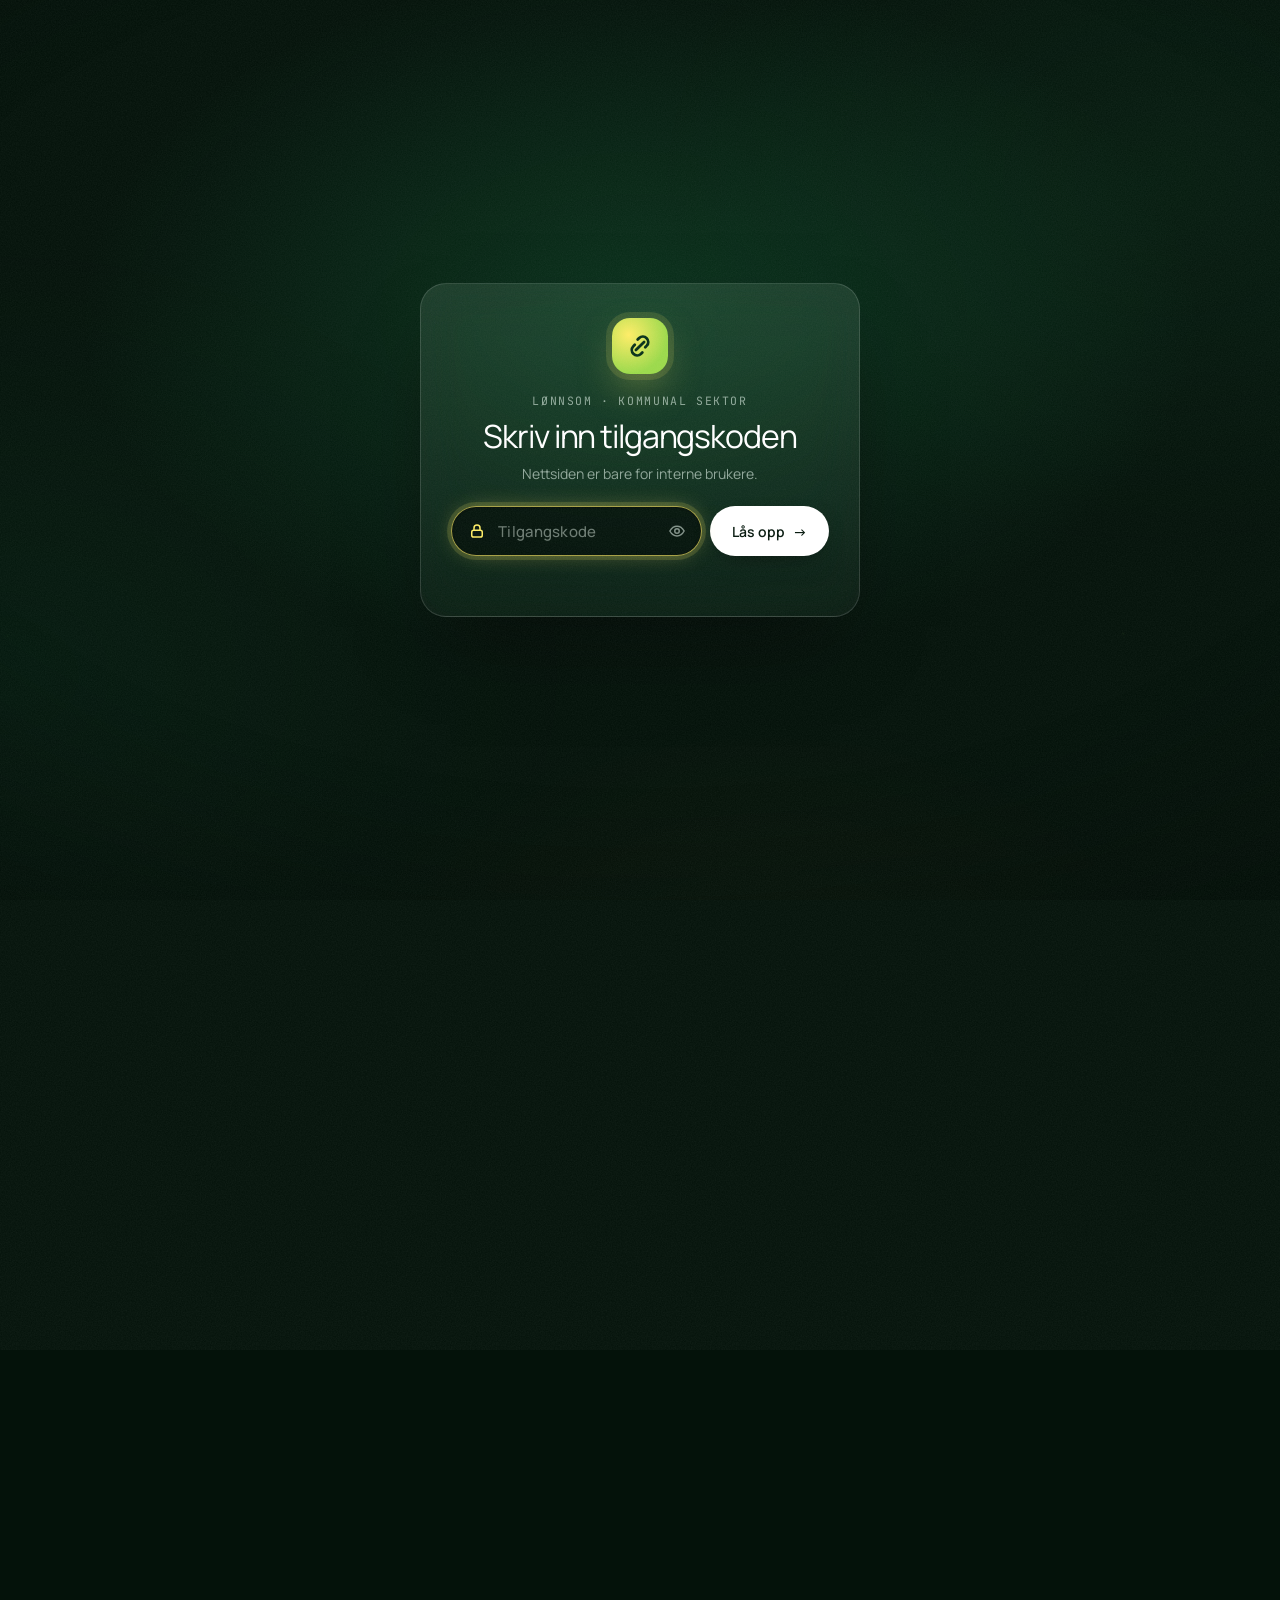
==== ferie.html @ acadf08d "Legg til tilgangskode for nettsiden - Inngangsbilde som skjuler siden til koden er skrevet inn - Kod" ====
<!doctype html>
<html lang="nb">
<head>
  <meta charset="utf-8" />
  <meta name="viewport" content="width=device-width, initial-scale=1" />
  <meta name="robots" content="noindex, nofollow" />
  <script>/* Tilgangskode: skjul siden til koden er skrevet inn (se common.js) */try{if(localStorage.getItem("lonnsom.tilgang")!=="6b29b11ce68a262dfa3caf9f489eb4ff62b6685bd73b86b9f7c54dc0cec670ff")document.documentElement.classList.add("locked")}catch(e){document.documentElement.classList.add("locked")}</script>
  <title>Lønnsom – Ferie og feriepenger</title>
  <meta name="description" content="Ferie og feriepenger i kommunal sektor forklart kort – med feriepengekalkulator og teller for virkedager." />
  <link rel="icon" href="data:image/svg+xml,%3Csvg xmlns=%27http://www.w3.org/2000/svg%27 viewBox=%270 0 32 32%27%3E%3Crect width=%2732%27 height=%2732%27 rx=%278%27 fill=%27%230b4a2b%27/%3E%3Cpath d=%27M12 20l8-8M13.5 9.5l1.6-1.6a5 5 0 0 1 7 7L20.5 16.5M18.5 22.5l-1.6 1.6a5 5 0 0 1-7-7l1.6-1.6%27 fill=%27none%27 stroke=%27%23feed65%27 stroke-width=%272.6%27 stroke-linecap=%27round%27/%3E%3C/svg%3E" />
  <link rel="preconnect" href="https://fonts.googleapis.com" />
  <link rel="preconnect" href="https://fonts.gstatic.com" crossorigin />
  <link href="https://fonts.googleapis.com/css2?family=Manrope:wght@300;400;500;600;700&family=JetBrains+Mono:wght@400;500&display=swap" rel="stylesheet" />
  <link rel="stylesheet" href="styles.css" />
</head>
<body>
  <div class="glow" aria-hidden="true"></div>

  <header class="topbar">
    <a class="brand" href="index.html" aria-label="Lønnsom – forsiden">
      <svg class="brand-mark" viewBox="0 0 24 24" aria-hidden="true"><path d="M8.5 15.5 15.5 8.5M10 6.5l1.3-1.3a4.6 4.6 0 0 1 6.5 6.5L16.5 13M14 17.5l-1.3 1.3a4.6 4.6 0 0 1-6.5-6.5L7.5 11"/></svg>
      Lønnsom
    </a>
    <nav class="nav-pill" aria-label="Seksjoner">
      <a href="#verktoy">Kalkulator</a>
      <a href="#satser">Satser</a>
      <a href="#aaret">Ferieåret</a>
      <a href="#eksempler">Eksempler</a>
      <a href="#regler">Regler</a>
    </nav>
    <div class="page-menu" data-current="ferie.html"></div>
  </header>

  <section class="stage" id="top">
    <div class="stage-bg" aria-hidden="true">
      <span class="blob b1"></span><span class="blob b2"></span><span class="blob b3"></span><span class="blob b4"></span><span class="blob b5"></span>
    </div>
    <canvas class="hero-particles" aria-hidden="true"></canvas>
    <div class="scrim" aria-hidden="true"></div>

    <div class="stage-inner">
      <aside class="facts">
        <p class="facts-head"><svg viewBox="0 0 24 24" aria-hidden="true"><path d="M12 21s-7-6.2-7-11.5a7 7 0 0 1 14 0C19 14.8 12 21 12 21Z"/><circle cx="12" cy="9.5" r="2.5"/></svg> Kommunal sektor · HTA</p>
        <div class="fact"><span>Ferie i kommunen</span><b>5 uker</b><i>+1 uke fra 60 år</i></div>
        <div class="fact"><span>Feriepenger</span><b>12 %</b><i>lov: 10,2 %</i></div>
        <div class="fact"><span>Feriepenger fra 60 år</span><b>14,3 %</b><i>+2,3 %</i></div>
      </aside>

      <div class="hero">
        <p class="eyebrow">Ferieloven · Hovedtariffavtalen (KS)</p>
        <h1>Ferie og feriepenger,<br />enkelt forklart</h1>
        <div class="hero-row">
          <p class="lead">En kort oversikt over ferie og feriepenger for ansatte i kommunen. Du kan regne ut feriepengene og telle hvor mange virkedager en ferie bruker.</p>
          <a class="cta-pill" href="#verktoy">Regn ut feriepenger <span>→</span></a>
        </div>
      </div>

      <ul class="features">
        <li><svg viewBox="0 0 24 24" aria-hidden="true"><rect x="4" y="3" width="16" height="18" rx="3"/><path d="M8 7h8M8 11h2M12 11h2M16 11h0M8 15h2M12 15h2M8 18h2M12 18h4"/></svg><span>Feriepengekalkulator for kommunal sektor</span></li>
        <li><svg viewBox="0 0 24 24" aria-hidden="true"><rect x="3.5" y="5" width="17" height="15" rx="3"/><path d="M3.5 10h17M8 3v4M16 3v4"/></svg><span>Teller virkedager og helligdager i ferien</span></li>
        <li><svg viewBox="0 0 24 24" aria-hidden="true"><circle cx="12" cy="12" r="8.5"/><path d="M12 7.5V12l3 2"/></svg><span>Ferieåret steg for steg</span></li>
        <li><svg viewBox="0 0 24 24" aria-hidden="true"><path d="M12 3 5 6v5.5c0 4.3 3 8 7 9.5 4-1.5 7-5.2 7-9.5V6l-7-3Z"/><path d="M12 9v6M9 12h6"/></svg><span>Sykdom før og under ferien</span></li>
      </ul>
    </div>
  </section>

  <main>
    <!-- VERKTØY -->
    <section id="verktoy" class="tools">
      <!-- Feriepenger -->
      <form class="card tool" id="fpForm" autocomplete="off" onsubmit="return false">
        <div class="card-head">
          <div>
            <p class="eyebrow">Kalkulator</p>
            <h2>Feriepenger</h2>
          </div>
          <div class="seg" role="group" aria-label="Sats">
            <button type="button" class="on" data-sats="hta">Kommune (HTA)</button>
            <button type="button" data-sats="lov">Ferieloven</button>
          </div>
        </div>

        <label class="field">
          <span>Feriepengegrunnlag <em>opptjent i fjor</em></span>
          <div class="suffix"><input type="text" id="fpGrunnlag" value="620 000" inputmode="numeric" /><i>kr</i></div>
          <small>Lønn utbetalt i opptjeningsåret, inkludert faste og variable tillegg og overtid. Feriepenger fra året før regnes ikke med.</small>
        </label>

        <div class="grid2">
          <label class="field">
            <span>Ferieår</span>
            <input type="number" id="fpAar" min="2020" max="2040" inputmode="numeric" />
          </label>
          <label class="field">
            <span>Fødselsår <em>60+</em></span>
            <input type="number" id="fpFodt" min="1940" max="2010" placeholder="valgfritt" inputmode="numeric" />
          </label>
        </div>

        <label class="field">
          <span>Grunnbeløp (G) <em>6G-tak for 60+</em></span>
          <div class="suffix"><input type="text" id="fpG" value="136 549" inputmode="numeric" /><i>kr</i></div>
        </label>

        <div class="out" id="fpOut" aria-live="polite"></div>
      </form>

      <!-- Feriedager -->
      <form class="card tool" id="fdForm" autocomplete="off" onsubmit="return false">
        <div class="card-head">
          <div>
            <p class="eyebrow">Teller</p>
            <h2>Feriedager</h2>
          </div>
        </div>

        <div class="grid2">
          <label class="field">
            <span>Første feriedag</span>
            <input type="date" id="fdFra" />
          </label>
          <label class="field">
            <span>Siste feriedag</span>
            <input type="date" id="fdTil" />
          </label>
        </div>
        <small class="hint">Ferieloven teller <b>virkedager</b>, det vil si alle dager unntatt søndager og helligdager. Lørdager teller altså med. En ferieuke er 6 virkedager.</small>

        <div class="out" id="fdOut" aria-live="polite"></div>
      </form>
    </section>

    <!-- SATSER -->
    <section class="section" id="satser">
      <div class="section-head">
        <div>
          <p class="eyebrow">Satser</p>
          <h2>Ferie og feriepenger i tall</h2>
        </div>
      </div>
      <div class="rate-grid">
        <div class="card rate">
          <span class="rate-label">Ferieloven (minimum)</span>
          <div class="rate-row"><div><b>25</b><span>virkedager<br />4 uker + 1 dag</span></div><div><b>10,2 %</b><span>feriepenger</span></div></div>
          <div class="rate-row sub60"><div><b>+6</b><span>virkedager<br />fra 60 år</span></div><div><b>12,5 %</b><span>feriepenger<br />fra 60 år</span></div></div>
        </div>
        <div class="card rate hl">
          <span class="rate-label">Kommunal sektor (HTA)</span>
          <div class="rate-row"><div><b>5 uker</b><span>lovfestet + avtalefestet ferie</span></div><div><b>12 %</b><span>feriepenger</span></div></div>
          <div class="rate-row sub60"><div><b>+1 uke</b><span>ekstra ferie<br />fra 60 år</span></div><div><b>14,3 %</b><span>feriepenger<br />fra 60 år</span></div></div>
        </div>
      </div>
    </section>

    <!-- FERIEÅRET -->
    <section class="section" id="aaret">
      <div class="section-head">
        <div>
          <p class="eyebrow">Ferieåret</p>
          <h2>Slik henger året sammen</h2>
        </div>
      </div>
      <ol class="timeline" id="ferieTimeline"></ol>
    </section>

    <!-- EKSEMPLER -->
    <section class="section" id="eksempler">
      <div class="section-head">
        <div>
          <p class="eyebrow">Eksempler</p>
          <h2>Slik blir det i praksis</h2>
        </div>
      </div>
      <div class="examples">
        <article class="card example">
          <header class="ex-head">
            <span class="ex-avatar">P</span>
            <div><h3>Per, enhetsleder</h3><p>61 år, høy lønn</p></div>
            <span class="ex-tag">60+ og 6G-tak</span>
          </header>
          <p class="ex-text">Per er født i 1966 og fyller 61 år i 2027. I 2026 tjente han 1 000 000 kr. Hva får han i feriepenger i juni 2027?</p>
          <ol class="ex-steps">
            <li><span>12 % av 1 000 000 kr</span><b>120 000 kr</b></li>
            <li><span>2,3 % tillegg, bare av 6 G (819 294 kr)</span><b>18 844 kr</b></li>
            <li><span>Feriepenger i juni 2027</span><b>138 844 kr</b></li>
            <li><span>Ekstra ferieuke fordi han er over 60</span><b>6 virkedager</b></li>
          </ol>
          <p class="ex-note">Uten 6G-taket ville tillegget vært 23 000 kr. Beløpet for G er per 1. mai 2026.</p>
          <button type="button" class="primary ex-btn" data-form="fpForm" data-scroll="#verktoy" data-fill='{"fpGrunnlag": "1 000 000", "fpAar": "2027", "fpFodt": "1966", "fpG": "136 549"}' data-click='[data-sats="hta"]'>Prøv i kalkulatoren</button>
        </article>
        <article class="card example">
          <header class="ex-head">
            <span class="ex-avatar">M</span>
            <div><h3>Mona, barnehagelærer</h3><p>Påskeferie 2027</p></div>
            <span class="ex-tag">Virkedager</span>
          </header>
          <p class="ex-text">Mona har fri fra mandag 22. mars til fredag 2. april 2027, til sammen 12 dager. Hvor mange feriedager bruker hun?</p>
          <ol class="ex-steps">
            <li><span>Kalenderdager</span><b>12</b></li>
            <li><span>Skjærtorsdag, langfredag, 1. og 2. påskedag teller ikke</span><b>− 4</b></li>
            <li><span>Virkedager brukt (lørdag 27. mars teller med)</span><b>8</b></li>
            <li><span>Arbeidsdager (mandag–fredag)</span><b>7</b></li>
          </ol>
          <p class="ex-note">Fordi helligdagene ikke regnes som feriedager, gir påsken mange fridager for få feriedager.</p>
          <button type="button" class="primary ex-btn" data-form="fdForm" data-scroll="#verktoy" data-fill='{"fdFra": "2027-03-22", "fdTil": "2027-04-02"}'>Prøv i kalkulatoren</button>
        </article>
      </div>
    </section>

    <!-- REGLER -->
    <section class="section" id="regler">
      <div class="section-head">
        <div>
          <p class="eyebrow">Regelverk</p>
          <h2>Reglene i korte trekk</h2>
        </div>
      </div>
      <div class="rules">
        <article class="rule">
          <h3>Ferierett</h3>
          <p>Ferieloven gir <b>25 virkedager</b> ferie i året, altså 4 uker og 1 dag. Hovedtariffavtalen gir i tillegg avtalefestet ferie, så ansatte i kommunen har <b>5 uker</b> ferie i året.</p>
          <span class="ref">ferieloven § 5 · HTA</span>
        </article>
        <article class="rule">
          <h3>Feriepenger</h3>
          <p>Feriepengene regnes av lønnen som ble utbetalt i <b>opptjeningsåret</b>, altså året før ferieåret. I kommunen er satsen <b>12 %</b>, mens ferieloven krever minst 10,2 %. Feriepengene erstatter lønnen i ferien.</p>
          <span class="ref">ferieloven § 10 · HTA</span>
        </article>
        <article class="rule">
          <h3>Fra 60 år</h3>
          <p>Ansatte som fyller 60 år i løpet av ferieåret, får <b>en ekstra ferieuke</b> (6 virkedager) og et tillegg på <b>2,3 %</b> i feriepenger. Tillegget regnes ikke av den delen av grunnlaget som er over <b>6 G</b>.</p>
          <span class="ref">ferieloven §§ 5, 10</span>
        </article>
        <article class="rule">
          <h3>Hovedferie</h3>
          <p>Den ansatte kan kreve <b>18 virkedager</b> sammenhengende ferie i perioden <b>1. juni til 30. september</b>.</p>
          <span class="ref">ferieloven § 7</span>
        </article>
        <article class="rule">
          <h3>Fastsetting og varsel</h3>
          <p>Arbeidsgiveren fastsetter ferien etter å ha drøftet den med den ansatte. Den ansatte har krav på beskjed om ferien senest <b>2 måneder</b> før den starter.</p>
          <span class="ref">ferieloven § 6</span>
        </article>
        <article class="rule">
          <h3>Syk før ferien</h3>
          <p>Blir den ansatte helt arbeidsufør før ferien starter, kan hen kreve at ferien flyttes. Kravet må komme senest <b>siste arbeidsdag før ferien</b> og dokumenteres med legeerklæring.</p>
          <span class="ref">ferieloven § 9</span>
        </article>
        <article class="rule">
          <h3>Syk i ferien</h3>
          <p>Blir den ansatte helt arbeidsufør i ferien, kan hen kreve å få like mange feriedager senere. Kravet må komme <b>uten unødig opphold</b> etter at hen er tilbake på jobb, og dokumenteres med legeerklæring.</p>
          <span class="ref">ferieloven § 9</span>
        </article>
        <article class="rule">
          <h3>Sykepenger og feriepenger</h3>
          <p>Lønn i arbeidsgiverperioden gir feriepenger som vanlig. Etter arbeidsgiverperioden dekker NAV feriepenger av sykepenger for inntil <b>48 sykepengedager</b> per opptjeningsår. I kommunen betaler arbeidsgiveren ut og får refusjon fra NAV.</p>
          <span class="ref">ftrl. § 8-33</span>
        </article>
        <article class="rule">
          <h3>Overføring og forskuddsferie</h3>
          <p>Den ansatte og arbeidsgiveren kan avtale skriftlig å overføre inntil <b>12 virkedager</b> til neste ferieår, eller å ta inntil 12 virkedager ferie på forskudd. Ferie som ikke ble tatt på grunn av sykdom, kan overføres.</p>
          <span class="ref">ferieloven § 7</span>
        </article>
        <article class="rule">
          <h3>Nyansatt</h3>
          <p>En nyansatt har rett til ferie, men ikke alltid til feriepenger for hele ferien. Begynner den ansatte etter <b>30. september</b>, kan hen bare kreve 6 virkedager ferie det året.</p>
          <span class="ref">ferieloven § 5</span>
        </article>
        <article class="rule">
          <h3>Utbetaling i juni</h3>
          <p>I kommunen utbetales feriepengene vanligvis i <b>juni</b>. Samtidig trekkes det lønn for feriedagene. Med tabelltrekk er skatten fordelt på 10,5 måneder, så det er normalt <b>ikke skattetrekk i juni</b> og halv skatt i desember.</p>
          <span class="ref">lokal praksis · skattetrekk</span>
        </article>
        <article class="rule">
          <h3>Når den ansatte slutter</h3>
          <p>Når en ansatt slutter, skal opptjente feriepenger som ikke er utbetalt, betales ut senest ved <b>siste vanlige lønnsutbetaling</b>.</p>
          <span class="ref">ferieloven § 11</span>
        </article>
      </div>
      <p class="disclaimer">Siden er en kort oversikt og ikke juridisk rådgivning. Lokale avtaler, særavtaler og arbeidsgiverens rutiner kan gi andre løsninger. Sjekk alltid gjeldende ferielov og Hovedtariffavtale.</p>
    </section>
  </main>

  <footer class="foot">
    <span>Lønnsom</span>
    <span>Beregningene skjer lokalt i nettleseren</span>
  </footer>

  <script src="common.js"></script>
  <script src="particles.js"></script>
  <script src="ferie.js"></script>
</body>
</html>
---- styles.css ----
/* ============ Tokens ============ */
:root {
  /* Palett */
  --green: #1fa85e;
  --deep: #0b4a2b;
  --yellow: #feed65;
  --lime: #9bd94a;
  --danger: #ff6b5a;         /* kun for stopp-varsler */           /* overgang green → yellow */
  --night: #04120a;          /* side-bakgrunn */
  --cream: #f2fbf5;

  /* Aliaser brukt av app.js */
  --signal: var(--green);
  --ice-300: var(--yellow);
  --graphite-600: rgba(240, 251, 244, 0.35);

  --text: var(--cream);
  --muted: rgba(226, 244, 233, 0.6);
  --faint: rgba(226, 244, 233, 0.38);
  --glass: rgba(232, 248, 238, 0.07);
  --glass-2: rgba(232, 248, 238, 0.12);
  --line: rgba(224, 244, 232, 0.1);
  --line-2: rgba(224, 244, 232, 0.18);
  --radius: 22px;
  --sans: "Manrope", system-ui, -apple-system, "Segoe UI", sans-serif;
  --mono: "JetBrains Mono", ui-monospace, "SF Mono", Menlo, monospace;
  color-scheme: dark;
}

* { box-sizing: border-box; }
html { scroll-behavior: smooth; scroll-padding-top: 90px; }
body {
  margin: 0;
  min-height: 100vh;
  font-family: var(--sans);
  font-size: 15px;
  line-height: 1.55;
  color: var(--text);
  background: var(--night);
  -webkit-font-smoothing: antialiased;
  overflow-x: hidden;
}
::selection { background: var(--yellow); color: var(--deep); }

/* ============ Noise + vignette ============ */
body::before {
  content: "";
  position: fixed;
  inset: -50%;
  z-index: 100;
  pointer-events: none;
  opacity: 0.09;
  background-image: url("data:image/svg+xml,%3Csvg xmlns='http://www.w3.org/2000/svg' width='240' height='240'%3E%3Cfilter id='n'%3E%3CfeTurbulence type='fractalNoise' baseFrequency='.8' numOctaves='3' stitchTiles='stitch'/%3E%3CfeColorMatrix values='0 0 0 0 1 0 0 0 0 1 0 0 0 0 1 0 0 0 .6 0'/%3E%3C/filter%3E%3Crect width='100%25' height='100%25' filter='url(%23n)'/%3E%3C/svg%3E");
  animation: grain 1.2s steps(6) infinite;
}
body::after {
  content: "";
  position: fixed;
  inset: 0;
  z-index: 99;
  pointer-events: none;
  background: radial-gradient(ellipse 120% 95% at 50% 40%, transparent 50%, rgba(1, 8, 4, 0.5) 82%, rgba(1, 6, 3, 0.8) 100%);
}
@keyframes grain {
  0% { transform: translate(0, 0); }
  20% { transform: translate(-3%, 2%); }
  40% { transform: translate(2%, -3%); }
  60% { transform: translate(-2%, -1%); }
  80% { transform: translate(3%, 3%); }
  100% { transform: translate(0, 0); }
}
.glow {
  position: fixed;
  inset: 0;
  pointer-events: none;
  z-index: 0;
  background:
    radial-gradient(700px 520px at 90% 20%, rgba(31, 168, 94, 0.16), transparent 70%),
    radial-gradient(800px 600px at 0% 75%, rgba(11, 74, 43, 0.35), transparent 70%),
    radial-gradient(600px 400px at 60% 110%, rgba(254, 237, 101, 0.06), transparent 70%);
}

main, .foot { position: relative; z-index: 1; }
main { max-width: 1280px; margin: 0 auto; padding: 0 28px; }

/* ============ Topbar ============ */
.topbar {
  position: fixed;
  top: 0; left: 0; right: 0;
  z-index: 60;
  display: grid;
  grid-template-columns: 1fr auto 1fr;
  align-items: center;
  gap: 16px;
  padding: 22px max(40px, calc((100vw - 1280px) / 2 + 40px));
  transition: padding .3s, background .3s;
}
.topbar.scrolled {
  padding-top: 12px; padding-bottom: 12px;
  background: rgba(4, 18, 10, 0.72);
  backdrop-filter: blur(18px) saturate(1.3);
  -webkit-backdrop-filter: blur(18px) saturate(1.3);
  border-bottom: 1px solid var(--line);
}
.brand {
  display: inline-flex; align-items: center; gap: 10px;
  font-size: 21px; font-weight: 500; letter-spacing: -0.02em;
  color: #fff; text-decoration: none;
}
.brand-mark { width: 26px; height: 26px; fill: none; stroke: #fff; stroke-width: 2.4; stroke-linecap: round; }
.nav-pill {
  display: flex; gap: 2px; padding: 5px;
  border-radius: 16px;
  background: rgba(2, 28, 14, 0.38);
  border: 1px solid rgba(255, 255, 255, 0.14);
  backdrop-filter: blur(18px) saturate(1.3);
  -webkit-backdrop-filter: blur(18px) saturate(1.3);
  box-shadow: 0 10px 30px -12px rgba(0, 0, 0, 0.4);
}
.nav-pill a {
  position: relative;
  color: #fff;
  text-decoration: none;
  font-size: 14.5px; font-weight: 500;
  padding: 9px 16px;
  border-radius: 11px;
  transition: background .2s;
}
.nav-pill a { white-space: nowrap; }
.nav-pill a:hover { background: rgba(255, 255, 255, 0.1); }
.nav-pill a.on { background: rgba(255, 255, 255, 0.14); padding-left: 26px; }
.nav-pill a.on::before { content: ""; position: absolute; left: 13px; top: 50%; width: 5px; height: 5px; margin-top: -2.5px; border-radius: 50%; background: #fff; }
.topbar .page-menu { justify-self: end; }

/* Sidemeny (nedtrekk) */
.page-menu { position: relative; }
.menu-btn {
  display: inline-flex; align-items: center; gap: 10px;
  padding: 10px 14px 10px 18px;
  border: 0; border-radius: 999px;
  background: #fff; color: #04170c;
  font: 600 14px var(--sans);
  box-shadow: 0 14px 36px -14px rgba(0, 0, 0, 0.55);
  transition: transform .2s, box-shadow .2s;
}
.menu-btn:hover { transform: translateY(-1px); }
.menu-btn .menu-label { font: 500 10.5px var(--mono); letter-spacing: .1em; text-transform: uppercase; color: rgba(4, 23, 12, 0.5); }
.menu-btn svg { width: 16px; height: 16px; fill: none; stroke: currentColor; stroke-width: 2.2; stroke-linecap: round; stroke-linejoin: round; transition: transform .2s; }
.page-menu.open .menu-btn svg { transform: rotate(180deg); }
.menu-panel {
  position: absolute; right: 0; top: calc(100% + 10px);
  width: 320px; padding: 8px;
  border-radius: 20px;
  background: rgba(6, 30, 17, 0.95);
  border: 1px solid rgba(255, 255, 255, 0.14);
  backdrop-filter: blur(22px) saturate(1.3);
  -webkit-backdrop-filter: blur(22px) saturate(1.3);
  box-shadow: 0 30px 60px -20px rgba(0, 0, 0, 0.7);
  animation: menuIn .18s ease-out;
}
.menu-panel[hidden] { display: none; }
@keyframes menuIn { from { opacity: 0; transform: translateY(-6px); } to { opacity: 1; transform: none; } }
.menu-head { margin: 8px 12px 8px; font: 500 10.5px var(--mono); letter-spacing: .12em; text-transform: uppercase; color: var(--faint); }
.menu-panel a {
  display: grid; grid-template-columns: auto 1fr auto; align-items: center; gap: 14px;
  padding: 12px; border-radius: 14px;
  color: #fff; text-decoration: none;
  transition: background .15s;
}
.menu-panel a:hover, .menu-panel a:focus-visible { background: rgba(255, 255, 255, 0.08); outline: none; }
.menu-panel a[aria-current="page"] { background: rgba(254, 237, 101, 0.1); box-shadow: inset 0 0 0 1px rgba(254, 237, 101, 0.3); }
.menu-n { font: 500 11px var(--mono); color: var(--faint); }
.menu-panel a[aria-current="page"] .menu-n { color: var(--yellow); }
.menu-text { display: grid; gap: 1px; }
.menu-text b { font-size: 15px; font-weight: 600; }
.menu-text small { font-size: 12px; color: var(--muted); }
.menu-panel a svg { width: 16px; height: 16px; fill: none; stroke: var(--muted); stroke-width: 2; stroke-linecap: round; stroke-linejoin: round; transition: transform .15s, stroke .15s; }
.menu-panel a:hover svg { transform: translateX(3px); stroke: #fff; }

.cta-pill {
  display: inline-flex; align-items: center; gap: 10px;
  padding: 15px 24px;
  border-radius: 999px;
  background: #fff;
  color: #04170c;
  font-weight: 600; font-size: 15px;
  text-decoration: none;
  white-space: nowrap;
  box-shadow: 0 14px 36px -14px rgba(0, 0, 0, 0.55);
  transition: transform .2s, box-shadow .2s;
}
.cta-pill span { transition: transform .2s; }
.cta-pill:hover { transform: translateY(-2px); box-shadow: 0 18px 40px -14px rgba(0, 0, 0, 0.6); }
.cta-pill:hover span { transform: translateX(3px); }
.cta-pill.sm { padding: 10px 18px; font-size: 14px; }

/* ============ Stage (hero) ============ */
.stage {
  position: relative;
  z-index: 1;
  min-height: clamp(620px, 86svh, 880px);
  margin: 10px;
  border-radius: 28px;
  overflow: hidden;
  isolation: isolate;
  background: var(--deep);
  display: flex;
}
.stage-bg { position: absolute; inset: -10%; z-index: -2; filter: blur(46px) saturate(1.15); background: linear-gradient(115deg, #0f6a3a 0%, var(--green) 35%, #14834a 70%, var(--deep) 100%); }
.blob { position: absolute; border-radius: 50%; animation: drift 18s ease-in-out infinite alternate; }
.b1 { width: 40%; height: 50%; left: 36%; top: 8%; opacity: .9; background: radial-gradient(circle, var(--yellow) 0%, #e6e85a 30%, rgba(155, 217, 74, 0.6) 58%, transparent 72%); }
.b2 { width: 28%; height: 34%; left: 44%; top: 16%; opacity: .75; background: radial-gradient(circle, rgba(255, 246, 180, 0.95), rgba(254, 237, 101, 0) 65%); animation-duration: 22s; }
.b3 { width: 22%; height: 78%; left: 58%; top: 8%; border-radius: 45% 45% 30% 30%; background: radial-gradient(ellipse at 50% 40%, #021a0d 0%, rgba(6, 50, 26, 0.85) 45%, transparent 72%); animation-duration: 26s; }
.b4 { width: 50%; height: 60%; right: -10%; bottom: -10%; background: radial-gradient(circle, var(--deep) 0%, transparent 70%); animation-duration: 20s; }
.b5 { width: 40%; height: 40%; left: -12%; top: -8%; background: radial-gradient(circle, rgba(11, 74, 43, 0.9), transparent 70%); animation-duration: 24s; }
@keyframes drift {
  0% { transform: translate(0, 0) scale(1); }
  50% { transform: translate(3%, -2%) scale(1.05); }
  100% { transform: translate(-2%, 3%) scale(0.97); }
}
/* Mørk toning bak hero-teksten (kontrast) */
.scrim {
  position: absolute; inset: 0; z-index: -1; pointer-events: none;
  background:
    radial-gradient(ellipse 75% 65% at 22% 88%, rgba(2, 28, 14, 0.62), rgba(2, 28, 14, 0.25) 55%, transparent 80%),
    linear-gradient(180deg, rgba(0, 0, 0, 0) 40%, rgba(3, 30, 15, 0.55) 100%);
}
/* Partikler: i heroen og bak innholdet på resten av siden */
.hero-particles { position: absolute; inset: 0; z-index: -1; width: 100%; height: 100%; pointer-events: none; }
.page-particles { position: fixed; inset: 0; z-index: 0; width: 100vw; height: 100vh; pointer-events: none; }
.stage-inner {
  position: relative;
  width: 100%;
  max-width: 1280px;
  margin: 0 auto;
  padding: 120px 40px 32px;
  display: grid;
  grid-template-columns: minmax(0, 1fr) 290px;
  grid-template-rows: 1fr auto;
  column-gap: 48px;
}
.hero { grid-column: 1; grid-row: 1; align-self: center; max-width: 900px; }
.eyebrow {
  display: inline-flex; flex-wrap: wrap; align-items: center; gap: 8px;
  margin: 0 0 14px;
  font-family: var(--mono);
  font-size: 11.5px;
  letter-spacing: 0.14em;
  text-transform: uppercase;
  color: var(--muted);
}
.stage .eyebrow {
  color: #fff;
  padding: 7px 14px;
  border-radius: 999px;
  background: rgba(2, 28, 14, 0.42);
  border: 1px solid rgba(255, 255, 255, 0.14);
  backdrop-filter: blur(10px);
  -webkit-backdrop-filter: blur(10px);
}
h1 {
  margin: 0;
  font-size: clamp(46px, 7.2vw, 104px);
  line-height: 0.98;
  letter-spacing: -0.045em;
  font-weight: 400;
  color: #fff;
  text-shadow: 0 1px 2px rgba(2, 24, 12, 0.35), 0 4px 40px rgba(2, 24, 12, 0.45);
}
.hero-row { display: flex; align-items: center; gap: 28px; margin-top: 28px; flex-wrap: wrap; }
.lead { margin: 0; font-size: 17px; line-height: 1.5; color: #fff; max-width: 520px; font-weight: 500; text-shadow: 0 1px 14px rgba(2, 24, 12, 0.55); }

.facts {
  grid-column: 2;
  grid-row: 1;
  justify-self: end;
  align-self: center;
  width: 290px;
  padding: 14px;
  border-radius: 24px;
  background: rgba(8, 70, 38, 0.28);
  border: 1px solid rgba(255, 255, 255, 0.14);
  backdrop-filter: blur(20px) saturate(1.2);
  -webkit-backdrop-filter: blur(20px) saturate(1.2);
  display: grid; gap: 10px;
}
.facts-head { display: flex; align-items: center; gap: 8px; margin: 4px 6px 2px; font-size: 13px; color: rgba(255, 255, 255, 0.85); }
.facts-head svg { width: 16px; height: 16px; fill: none; stroke: currentColor; stroke-width: 1.8; }
.fact {
  display: grid; grid-template-columns: 1fr auto; align-items: end; gap: 2px 8px;
  padding: 16px 18px;
  border-radius: 16px;
  background: rgba(255, 255, 255, 0.13);
  border: 1px solid rgba(255, 255, 255, 0.12);
}
.fact span { grid-column: 1 / -1; font-size: 15px; color: rgba(255, 255, 255, 0.92); margin-bottom: 10px; }
.fact b { font-size: 22px; font-weight: 500; letter-spacing: -0.02em; color: #fff; }
.fact i { font-style: normal; font-size: 12px; color: rgba(255, 255, 255, 0.7); padding: 3px 10px; border-radius: 99px; background: rgba(0, 0, 0, 0.18); }

.features {
  grid-column: 1 / -1;
  grid-row: 2;
  list-style: none;
  margin: 34px 0 0; padding: 26px 0 0;
  border-top: 1px solid rgba(255, 255, 255, 0.2);
  display: grid; grid-template-columns: repeat(4, 1fr); gap: 20px;
}
.features li { display: grid; align-content: start; gap: 10px; font-size: 14.5px; color: rgba(255, 255, 255, 0.92); line-height: 1.4; max-width: 230px; }
.features svg { width: 22px; height: 22px; fill: none; stroke: #fff; stroke-width: 1.7; stroke-linecap: round; stroke-linejoin: round; }

/* ============ Cards ============ */
.card {
  background: linear-gradient(180deg, rgba(232, 248, 238, 0.08), rgba(232, 248, 238, 0.035));
  border: 1px solid var(--line);
  border-radius: var(--radius);
  box-shadow: 0 1px 0 rgba(255, 255, 255, 0.05) inset, 0 30px 60px -36px rgba(0, 0, 0, 0.7);
  backdrop-filter: blur(16px);
  -webkit-backdrop-filter: blur(16px);
}
.card-head { display: flex; justify-content: space-between; align-items: center; margin-bottom: 18px; gap: 12px; }
h2 { margin: 0; font-size: 24px; letter-spacing: -0.03em; font-weight: 500; color: #fff; }
h3 { margin: 0 0 6px; font-size: 15.5px; font-weight: 600; color: #fff; letter-spacing: -0.01em; }

/* ============ Calculator layout ============ */
.calc {
  display: grid;
  grid-template-columns: minmax(320px, 420px) minmax(0, 1fr);
  gap: 20px;
  align-items: start;
  padding: 90px 0 32px;
}
.form { padding: 26px; position: sticky; top: 86px; }

.field { display: flex; flex-direction: column; gap: 7px; margin-bottom: 16px; min-width: 0; }
.field > span {
  display: flex; justify-content: space-between; align-items: baseline; gap: 8px;
  font-size: 13px; font-weight: 500; color: rgba(240, 251, 244, 0.82);
}
.field em { font-style: normal; font-size: 11px; color: var(--faint); font-family: var(--mono); }
.field small, fieldset small { font-size: 12px; color: var(--muted); line-height: 1.45; }
.field output { font-family: var(--mono); color: var(--yellow); font-weight: 500; }
.grid2 { display: grid; grid-template-columns: minmax(0, 1fr) minmax(0, 1fr); gap: 12px; align-items: end; }
.field > span { white-space: nowrap; min-height: 20px; }
.field > span > :first-child, .field > span { overflow: hidden; text-overflow: ellipsis; }

input[type="date"], input[type="number"], input[type="text"] {
  width: 100%;
  min-width: 0;
  height: 44px;
  padding: 0 14px;
  font: 500 14px var(--sans);
  font-variant-numeric: tabular-nums;
  color: #fff;
  background: rgba(1, 8, 4, 0.35);
  border: 1px solid var(--line-2);
  border-radius: 12px;
  outline: none;
  transition: border-color .15s, box-shadow .15s, background .15s;
}
input:hover { border-color: rgba(224, 244, 232, 0.3); }
input:focus { border-color: rgba(254, 237, 101, 0.6); box-shadow: 0 0 0 3px rgba(254, 237, 101, 0.14); background: rgba(1, 8, 4, 0.55); }
input[type="date"]::-webkit-calendar-picker-indicator { filter: invert(0.9) sepia(.3); opacity: .6; cursor: pointer; }
.suffix { position: relative; }
.suffix input { padding-right: 38px; }
.suffix i { position: absolute; right: 14px; top: 50%; transform: translateY(-50%); font-style: normal; color: var(--muted); font-size: 12px; }

input[type="range"] {
  -webkit-appearance: none; appearance: none;
  width: 100%; height: 6px; margin: 10px 0 4px;
  border-radius: 99px;
  background: linear-gradient(90deg, var(--green), var(--lime) calc(var(--p, 100%) * .7), var(--yellow) var(--p, 100%), rgba(224, 244, 232, 0.14) var(--p, 100%));
  outline: none;
}
input[type="range"]::-webkit-slider-thumb {
  -webkit-appearance: none; width: 20px; height: 20px; border-radius: 50%;
  background: #fff; border: 0; cursor: pointer;
  box-shadow: 0 0 0 5px rgba(254, 237, 101, 0.25), 0 2px 10px rgba(0,0,0,.5);
}
input[type="range"]::-moz-range-thumb {
  width: 18px; height: 18px; border-radius: 50%; border: 0;
  background: #fff; cursor: pointer;
}

.adv { border-top: 1px solid var(--line); margin-top: 6px; padding-top: 14px; }
.adv summary {
  cursor: pointer; list-style: none;
  display: flex; justify-content: space-between; align-items: center; gap: 10px;
  font-weight: 600; font-size: 14px; color: #fff;
}
.adv summary::-webkit-details-marker { display: none; }
.adv summary span { font: 400 11px var(--mono); color: var(--faint); }
.adv summary::after { content: "+"; display: grid; place-items: center; flex: none; width: 24px; height: 24px; border-radius: 50%; background: var(--glass-2); font: 500 15px var(--sans); color: #fff; }
.adv[open] summary::after { content: "–"; }
.adv[open] summary { margin-bottom: 16px; }
fieldset { border: 0; border-bottom: 1px solid var(--line); padding: 0 0 6px; margin: 0 0 18px; min-width: 0; }
fieldset small { display: block; margin: -6px 0 12px; }
legend { padding: 0; margin-bottom: 12px; font: 500 11px var(--mono); letter-spacing: .1em; text-transform: uppercase; color: var(--faint); }

button { font-family: inherit; cursor: pointer; }
.ghost {
  background: var(--glass); color: rgba(240, 251, 244, 0.85);
  border: 1px solid var(--line-2); border-radius: 999px;
  padding: 8px 14px; font-size: 13px; font-weight: 500;
  transition: all .15s;
}
.ghost:hover { color: #fff; background: var(--glass-2); }
.primary {
  display: inline-flex; align-items: center; gap: 8px;
  background: #fff; color: #04170c; border: 0; border-radius: 999px;
  padding: 9px 18px; font-size: 13px; font-weight: 600;
  box-shadow: 0 10px 26px -12px rgba(0, 0, 0, 0.6);
  transition: transform .15s;
}
.primary::after { content: "→"; }
.primary:hover { transform: translateY(-1px); }

/* ============ Results ============ */
.results { display: grid; gap: 16px; min-width: 0; }
.alerts { display: grid; gap: 8px; }
.alert {
  display: flex; gap: 10px; align-items: flex-start;
  padding: 13px 16px; border-radius: 14px;
  font-size: 13.5px; line-height: 1.45;
  border: 1px solid var(--line-2);
  background: var(--glass);
  backdrop-filter: blur(10px);
}
.alert::before { content: ""; flex: none; width: 8px; height: 8px; margin-top: 6px; border-radius: 50%; background: var(--faint); }
.alert.warn { border-color: rgba(254, 237, 101, 0.3); background: rgba(254, 237, 101, 0.07); }
.alert.warn::before { background: var(--yellow); }
.alert.stop { border-color: rgba(255, 107, 90, 0.45); background: rgba(255, 107, 90, 0.1); }
.alert.stop::before { background: var(--danger); }

.split { display: grid; grid-template-columns: 1fr 1fr; gap: 16px; }
.pane { padding: 22px 24px; position: relative; overflow: hidden; }
.pane .tag {
  display: inline-flex; align-items: center; gap: 8px;
  font: 500 11px var(--mono); letter-spacing: .12em; text-transform: uppercase; color: var(--muted);
}
.pane .tag i { width: 8px; height: 8px; border-radius: 50%; background: var(--yellow); box-shadow: 0 0 10px rgba(254, 237, 101, 0.7); }
.pane.agp .tag { color: rgba(255, 255, 255, 0.85); }
.pane.agp .tag i { background: #fff; box-shadow: 0 0 10px rgba(255,255,255,.7); }
.pane.agp {
  border-color: rgba(255, 255, 255, 0.16);
  background:
    radial-gradient(120% 140% at 0% 0%, rgba(254, 237, 101, 0.35), transparent 50%),
    linear-gradient(135deg, var(--green), var(--deep));
}
.pane.agp .sub, .pane.agp .kv dt { color: rgba(255, 255, 255, 0.75); }
.big { font-size: clamp(23px, 2.6vw, 30px); font-weight: 500; letter-spacing: -0.035em; color: #fff; margin: 12px 0 2px; line-height: 1.15; }
.big .arrow { color: rgba(255, 255, 255, 0.55); font-weight: 300; margin: 0 6px; }
.sub { color: var(--muted); font-size: 13px; }
.kv { display: grid; grid-template-columns: 1fr auto; gap: 7px 12px; margin-top: 16px; font-size: 13px; }
.kv dt { color: var(--muted); }
.kv dd { margin: 0; text-align: right; font-weight: 600; font-variant-numeric: tabular-nums; color: #fff; }

.maks-card { padding: 26px; display: grid; grid-template-columns: auto 1fr; gap: 30px; align-items: center; }
.ring { position: relative; width: 172px; height: 172px; }
.ring svg { width: 100%; height: 100%; transform: rotate(-90deg); }
.ring circle { fill: none; stroke-width: 12; }
.ring .bg { stroke: rgba(224, 244, 232, 0.08); }
.ring .prior { stroke: rgba(240, 251, 244, 0.35); }
.ring .used { stroke: var(--yellow); transition: stroke-dasharray .6s cubic-bezier(.2,.8,.2,1); }
.ring .agp { stroke: var(--green); }
.ring-label { position: absolute; inset: 0; display: grid; place-content: center; text-align: center; }
.ring-label b { font-size: 40px; font-weight: 500; letter-spacing: -0.04em; color: #fff; line-height: 1; }
.ring-label span { font-size: 11.5px; color: var(--muted); margin-top: 4px; }
.maks-date { font-size: clamp(32px, 4vw, 52px); font-weight: 400; letter-spacing: -0.045em; color: #fff; line-height: 1.02; margin: 8px 0 8px; }
.maks-date .red { color: var(--danger); }
.stats { display: grid; grid-template-columns: repeat(3, 1fr); gap: 10px; margin-top: 18px; }
.stat { padding: 12px 14px; border-radius: 14px; background: rgba(232, 248, 238, 0.06); border: 1px solid var(--line); }
.stat b { display: block; font-size: 19px; font-weight: 600; letter-spacing: -0.02em; color: #fff; }
.stat span { font-size: 11.5px; color: var(--muted); }

.money { padding: 22px 24px; }
.money table { width: 100%; border-collapse: collapse; margin-top: 14px; font-size: 13.5px; }
.money th { text-align: left; font-weight: 500; color: var(--faint); padding: 8px 0; font-size: 12px; border-bottom: 1px solid var(--line); }
.money th:not(:first-child), .money td:not(:first-child) { text-align: right; }
.money td { padding: 12px 0; border-bottom: 1px solid var(--line); font-weight: 600; font-variant-numeric: tabular-nums; color: #fff; }
.money td:first-child { font-weight: 400; color: rgba(240, 251, 244, 0.85); }
.money tr:last-child td { border-bottom: 0; }
.money .pill { display: inline-block; width: 9px; height: 9px; border-radius: 50%; margin-right: 10px; vertical-align: 0; }
.money .note { margin: 14px 0 0; font-size: 12px; color: var(--muted); }

.actions { display: flex; gap: 8px; flex-wrap: wrap; justify-content: flex-end; }

/* ============ Sections ============ */
.section { padding: 70px 0 8px; }
.section-head { display: flex; justify-content: space-between; align-items: flex-end; gap: 16px; margin-bottom: 22px; flex-wrap: wrap; }
.section-head h2 { font-size: clamp(30px, 4vw, 48px); font-weight: 400; letter-spacing: -0.045em; line-height: 1.05; }
.section-head .eyebrow { margin-bottom: 8px; }

.seg { display: inline-flex; padding: 5px; border-radius: 16px; background: var(--glass); border: 1px solid var(--line); backdrop-filter: blur(12px); }
.seg button { border: 0; background: transparent; color: rgba(240, 251, 244, 0.8); padding: 9px 16px; border-radius: 11px; font-size: 13.5px; font-weight: 500; transition: all .15s; }
.seg button.on { background: #fff; color: #04170c; font-weight: 600; }

/* ============ Calendar ============ */
.legend { display: flex; gap: 18px; flex-wrap: wrap; font-size: 13px; color: rgba(240, 251, 244, 0.8); margin-bottom: 16px; }
.legend span { display: inline-flex; align-items: center; gap: 8px; }
.sw { width: 14px; height: 14px; border-radius: 50%; display: inline-block; }
.sw.agp { background: var(--green); }
.sw.nav { background: var(--yellow); }
.sw.proj { background: transparent; border: 1px dashed rgba(254, 237, 101, 0.6); }
.sw.maks { background: transparent; border: 2px solid #fff; }
.sw.hol { background: transparent; position: relative; border: 1px solid var(--line-2); }
.sw.hol::after { content: ""; position: absolute; top: 1px; right: 1px; width: 4px; height: 4px; border-radius: 50%; background: var(--lime); }

.months { display: grid; grid-template-columns: repeat(auto-fill, minmax(min(260px, 100%), 1fr)); gap: 14px; }
.month { padding: 18px; }
.month h4 { margin: 0 0 12px; font-size: 15px; font-weight: 500; letter-spacing: -0.01em; color: #fff; display: flex; justify-content: space-between; text-transform: capitalize; }
.month h4 span { font: 400 11px var(--mono); color: var(--faint); text-transform: none; align-self: center; }
.dow, .days { display: grid; grid-template-columns: repeat(7, 1fr); gap: 4px; }
.dow span { font: 500 10px var(--mono); color: var(--faint); text-align: center; padding-bottom: 4px; }
.d {
  position: relative;
  aspect-ratio: 1;
  display: grid; place-items: center;
  font-size: 12px; font-weight: 500;
  font-variant-numeric: tabular-nums;
  color: rgba(240, 251, 244, 0.78);
  border-radius: 50%;
  transition: transform .12s;
}
.d.empty { visibility: hidden; }
.d.we { color: var(--faint); }
.d.agp { background: var(--green); color: #fff; }
.d.agp.we { background: rgba(31, 168, 94, 0.55); }
.d.nav { background: var(--yellow); color: #073019; font-weight: 600; }
.d.nav.we { background: rgba(254, 237, 101, 0.45); }
.d.nav.ferie { background: repeating-linear-gradient(135deg, rgba(254,237,101,.5) 0 3px, rgba(254,237,101,.15) 3px 6px); color: #fff; }
.d.proj { border: 1px dashed rgba(254, 237, 101, 0.5); color: rgba(240, 251, 244, 0.85); }
.d.maks { outline: 2px solid #fff; outline-offset: 2px; font-weight: 700; color: #fff; }
.d.maks.nav { color: #073019; }
.d.hol::after { content: ""; position: absolute; top: 2px; right: 2px; width: 5px; height: 5px; border-radius: 50%; background: var(--lime); box-shadow: 0 0 0 1.5px var(--night); }
.d.today { box-shadow: inset 0 0 0 1.5px #fff; }
.d[title]:hover { transform: scale(1.15); z-index: 2; }
.months .more { display: grid; place-items: center; text-align: center; color: var(--muted); font-size: 13px; padding: 20px; }

/* ============ Timeline ============ */
.timeline { list-style: none; margin: 0; padding: 0; position: relative; display: grid; gap: 10px; }
.timeline::before { content: ""; position: absolute; left: 17px; top: 14px; bottom: 14px; width: 2px; background: linear-gradient(var(--yellow), var(--green) 25%, var(--line-2) 55%); }
.timeline li { position: relative; display: grid; grid-template-columns: 36px minmax(0, 1fr) 150px; gap: 14px; align-items: center; }
.timeline .node { width: 36px; height: 36px; border-radius: 50%; display: grid; place-items: center; background: #0a2617; border: 1px solid var(--line-2); font: 500 9.5px var(--mono); color: rgba(240, 251, 244, 0.8); z-index: 1; }
.timeline li.past .node { background: rgba(240, 251, 244, 0.85); border-color: transparent; color: #073019; }
.timeline li.key .node { border-color: var(--green); color: #fff; background: #0c311d; }
.timeline li.key.past .node { background: var(--green); color: #fff; }
.timeline .tl-body { padding: 15px 20px; }
.timeline .tl-body p { margin: 0; font-size: 13px; color: var(--muted); }
.timeline .tl-date { font-size: 14px; font-weight: 600; color: #fff; text-align: right; white-space: nowrap; font-variant-numeric: tabular-nums; }
.timeline .tl-date small { display: block; font-size: 11.5px; font-weight: 400; color: var(--faint); }

/* ============ Rules ============ */
.rules { display: grid; grid-template-columns: repeat(auto-fill, minmax(min(290px, 100%), 1fr)); gap: 14px; }
.rule { position: relative; padding: 22px 24px 48px; border-radius: var(--radius); border: 1px solid var(--line); background: var(--glass); backdrop-filter: blur(12px); transition: border-color .2s, transform .2s, background .2s; }
.rule:hover { border-color: var(--line-2); background: var(--glass-2); transform: translateY(-3px); }
.rule h3 { font-size: 17px; font-weight: 500; letter-spacing: -0.02em; margin-bottom: 8px; }
.rule p { margin: 0; color: rgba(240, 251, 244, 0.72); font-size: 13.5px; }
.rule b { color: #fff; font-weight: 600; }
.rule .ref { position: absolute; left: 24px; bottom: 18px; font: 500 11px var(--mono); color: var(--yellow); letter-spacing: .04em; }
.disclaimer { margin: 24px 0 0; padding: 16px 18px; border-left: 2px solid var(--yellow); color: var(--muted); font-size: 13px; background: rgba(232, 248, 238, 0.04); border-radius: 0 12px 12px 0; }

/* ============ Footer / toast ============ */
.foot { max-width: 1280px; margin: 72px auto 0; padding: 26px 28px; display: flex; justify-content: space-between; gap: 12px; flex-wrap: wrap; color: var(--muted); font-size: 13px; border-top: 1px solid var(--line); }
.foot b { color: #fff; font-weight: 600; }
.toast { position: fixed; left: 50%; bottom: 28px; transform: translate(-50%, 20px); opacity: 0; z-index: 200; padding: 11px 18px; border-radius: 999px; background: #fff; color: #04170c; font-size: 13.5px; font-weight: 600; transition: all .25s; pointer-events: none; box-shadow: 0 14px 30px -10px rgba(0,0,0,.6); }
.toast.show { opacity: 1; transform: translate(-50%, 0); }

@media (prefers-reduced-motion: reduce) {
  body::before, .blob { animation: none; }
  html { scroll-behavior: auto; }
}

/* ============ Responsive ============ */
@media (max-width: 1000px) {
  .calc { grid-template-columns: minmax(0, 1fr); }
  .form { position: static; }
  .features { grid-template-columns: repeat(2, 1fr); }
  .stage-inner { grid-template-columns: minmax(0, 1fr); }
  .facts { grid-column: 1; grid-row: 2; justify-self: stretch; width: auto; margin-top: 32px; grid-template-columns: repeat(3, 1fr); }
  .facts-head { grid-column: 1 / -1; }
  .features { grid-row: 3; }
}
@media (max-width: 1060px) {
  .menu-btn .menu-label { display: none; }
  .nav-pill a { padding: 9px 12px; font-size: 14px; }
  .nav-pill a.on { padding-left: 22px; }
  .nav-pill a.on::before { left: 10px; }
}
@media (max-width: 900px) {
  .topbar { grid-template-columns: 1fr auto; }
  .nav-pill { display: none; }
}
@media (max-width: 760px) {
  .topbar { padding: 14px 18px; grid-template-columns: 1fr auto; }
  .topbar.scrolled { padding: 10px 18px; }
  .nav-pill { display: none; }
  .menu-btn .menu-label { display: none; }
  .menu-panel { width: min(320px, calc(100vw - 36px)); }
  .stage { margin: 6px; border-radius: 22px; min-height: auto; }
  .stage-inner { padding: 88px 20px 24px; grid-template-columns: minmax(0, 1fr); grid-template-rows: auto; }
  .hero { grid-row: 1; }
  .facts { grid-column: 1; grid-row: 2; justify-self: stretch; width: auto; margin-top: 28px; grid-template-columns: repeat(3, 1fr); padding: 8px; gap: 6px; }
  .facts-head { display: none; }
  .fact { padding: 12px; grid-template-columns: 1fr; }
  .fact span { font-size: 10.5px; line-height: 1.3; margin-bottom: 6px; }
  .fact b { font-size: 17px; }
  .fact i { display: none; }
  .features { grid-row: 3; grid-template-columns: 1fr 1fr; gap: 16px; margin-top: 24px; padding-top: 20px; }
  .features li { font-size: 13px; }
  .hero-row .cta-pill { width: 100%; justify-content: center; }
}
@media (max-width: 640px) {
  .adv summary span { display: none; }
  .money th:nth-child(3), .money td:nth-child(3) { display: none; }
  .money td { white-space: nowrap; }
  .money td:first-child { white-space: normal; padding-right: 10px; }
  .money .card-head { flex-wrap: wrap; }
  .money .card-head h3 { width: 100%; }
  .money .actions { justify-content: flex-start; }
  main { padding: 0 16px; }
  .calc { padding-top: 48px; }
  .split, .stats { grid-template-columns: minmax(0, 1fr); }
  .results, .form, .card { min-width: 0; max-width: 100%; }
  .maks-card { grid-template-columns: 1fr; justify-items: center; text-align: center; }
  .form { padding: 18px; }
  .grid2 { grid-template-columns: 1fr; gap: 0; }
  .timeline li { grid-template-columns: 36px 1fr; }
  .timeline .tl-date { grid-column: 2; text-align: left; margin-top: -6px; }
  .foot { padding: 20px 16px; }
}

/* ============ Print ============ */
@media print {
  body { background: #fff; color: #111; }
  body::before, body::after, .glow, .topbar, .stage, .form, .seg, .actions, .foot, .toast { display: none !important; }
  .card, .rule { background: #fff !important; border-color: #ccc !important; box-shadow: none !important; backdrop-filter: none !important; }
  .calc { grid-template-columns: 1fr; padding-top: 0; }
  h2, h3, .big, .maks-date, .stat b, .ring-label b, .kv dd, .money td { color: #111 !important; }
}

/* ============ Ferie-siden ============ */
.tools { display: grid; grid-template-columns: repeat(2, minmax(0, 1fr)); gap: 20px; align-items: start; padding: 90px 0 16px; }
.tool { padding: 26px; }
.tool .card-head { align-items: flex-end; flex-wrap: wrap; }
.tool .card-head .eyebrow { margin-bottom: 6px; }
.tool .seg button { padding: 7px 12px; font-size: 13px; }
.hint { display: block; margin: -4px 0 4px; font-size: 12px; color: var(--muted); line-height: 1.5; }
.hint b { color: #fff; font-weight: 600; }

.out { margin-top: 18px; padding-top: 18px; border-top: 1px solid var(--line); display: grid; gap: 14px; }
.out-main { display: grid; gap: 4px; padding: 18px 20px; border-radius: 16px; border: 1px solid rgba(255, 255, 255, 0.16);
  background:
    radial-gradient(120% 140% at 0% 0%, rgba(254, 237, 101, 0.3), transparent 50%),
    linear-gradient(135deg, var(--green), var(--deep)); }
.out-label { font: 500 11px var(--mono); letter-spacing: .1em; text-transform: uppercase; color: rgba(255, 255, 255, 0.82); }
.out-big { font-size: clamp(32px, 4vw, 44px); font-weight: 400; letter-spacing: -0.045em; line-height: 1.05; color: #fff; }
.out-big small { font-size: 16px; letter-spacing: -0.01em; color: rgba(255, 255, 255, 0.8); }
.out-sub { font-size: 13px; color: rgba(255, 255, 255, 0.82); }
.out-table { width: 100%; border-collapse: collapse; font-size: 13.5px; }
.out-table td { padding: 9px 0; border-bottom: 1px solid var(--line); color: rgba(240, 251, 244, 0.85); }
.out-table td:last-child { text-align: right; font-weight: 600; color: #fff; font-variant-numeric: tabular-nums; white-space: nowrap; padding-left: 12px; }
.out-table tr:last-child td { border-bottom: 0; }
.out-table td small { display: block; margin: 2px 0 0 19px; font-size: 12px; color: var(--muted); }
.out-table tr.muted td { color: var(--muted); }
.out-table tr.muted td:last-child { color: var(--yellow); }
.out-note { margin: 0; padding: 11px 14px; border-radius: 12px; font-size: 13px; line-height: 1.5; color: rgba(240, 251, 244, 0.85); background: var(--glass); border: 1px solid var(--line); }
.out-note b { color: #fff; font-weight: 600; }
.out-note.ok { border-color: rgba(254, 237, 101, 0.3); background: rgba(254, 237, 101, 0.07); }
.out-note.stop { border-color: rgba(255, 107, 90, 0.45); background: rgba(255, 107, 90, 0.1); }

.strip-wrap { padding: 14px; border-radius: 16px; background: rgba(1, 8, 4, 0.25); border: 1px solid var(--line); }
.strip-wrap .dow, .strip-wrap .days { max-width: 340px; }
.legend.mini { margin: 0; gap: 14px; font-size: 12px; }
.sw.sat { background: rgba(254, 237, 101, 0.45); }

.rate-grid { display: grid; grid-template-columns: repeat(2, minmax(0, 1fr)); gap: 16px; }
.rate { padding: 24px; display: grid; gap: 16px; }
.rate.hl { border-color: rgba(254, 237, 101, 0.3); background: linear-gradient(180deg, rgba(254, 237, 101, 0.08), rgba(232, 248, 238, 0.03)); }
.rate-label { font: 500 11px var(--mono); letter-spacing: .12em; text-transform: uppercase; color: var(--muted); }
.rate.hl .rate-label { color: var(--yellow); }
.rate-row { display: grid; grid-template-columns: 1fr 1fr; gap: 16px; }
.rate-row > div { display: grid; gap: 4px; }
.rate-row b { font-size: clamp(30px, 3.4vw, 44px); font-weight: 400; letter-spacing: -0.045em; line-height: 1; color: #fff; }
.rate-row span { font-size: 12.5px; color: var(--muted); line-height: 1.4; }
.rate-row.sub60 { padding-top: 16px; border-top: 1px solid var(--line); }
.rate-row.sub60 b { font-size: clamp(22px, 2.4vw, 28px); color: rgba(240, 251, 244, 0.9); }

@media (max-width: 900px) {
  .tools, .rate-grid { grid-template-columns: minmax(0, 1fr); }
}
@media (max-width: 640px) {
  .tools { padding-top: 48px; }
  .tool { padding: 18px; }
}

/* ============ Pensjon-siden ============ */
#pResult { display: grid; gap: 16px; }
#pResult .card-head { margin-bottom: 0; }
#pResult .stats { margin-top: 0; }
#pBadge:empty { display: none; }
.out-table .pill { display: inline-block; width: 9px; height: 9px; border-radius: 50%; margin-right: 10px; }

.axis { padding: 26px 4px 22px; }
.axis-bar { position: relative; display: flex; height: 38px; border-radius: 12px; overflow: visible; }
.axis-bar > span { height: 100%; }
.seg-b.off { background: rgba(232, 248, 238, 0.12); }
.axis-rates { display: flex; margin-top: 4px; }
.axis-rates span { text-align: center; font: 500 11px var(--mono); color: rgba(240, 251, 244, 0.85); white-space: nowrap; overflow: hidden; text-overflow: ellipsis; padding: 0 4px; }
.axis-marker.edge-l em { left: 0; transform: translate(-6px, -4px); }
.axis-marker.edge-r em { left: auto; right: 0; transform: translate(6px, -4px); }
.seg-a { background: linear-gradient(90deg, var(--yellow), #d9ea5d); color: #073019; border-radius: 12px 0 0 12px; }
.seg-b { background: linear-gradient(90deg, var(--green), var(--lime)); color: #04170c; }
.seg-c { background: repeating-linear-gradient(135deg, rgba(232,248,238,.08) 0 6px, rgba(232,248,238,.03) 6px 12px); border-radius: 0 12px 12px 0; border: 1px solid var(--line); }
.axis-marker { position: absolute; top: -10px; bottom: -10px; width: 2px; margin-left: -1px; background: #fff; border-radius: 2px; box-shadow: 0 0 0 3px rgba(4, 18, 10, 0.5); }
.axis-marker em { position: absolute; bottom: 100%; left: 50%; transform: translate(-50%, -4px); font: 600 11.5px var(--sans); font-style: normal; color: #04170c; background: #fff; padding: 3px 8px; border-radius: 99px; white-space: nowrap; }
.axis-labels { position: relative; height: 18px; margin-top: 10px; }
.axis-labels span { position: absolute; transform: translateX(-50%); font: 500 11px var(--mono); color: var(--muted); white-space: nowrap; }
.axis-labels span:first-child { transform: none; }

.layers, .cohorts { display: grid; grid-template-columns: repeat(3, minmax(0, 1fr)); gap: 14px; }
.layer, .cohort { position: relative; padding: 24px 24px 48px; }
.layer p, .cohort p { margin: 0; color: rgba(240, 251, 244, 0.75); font-size: 13.5px; }
.layer b, .cohort b { color: #fff; font-weight: 600; }
.layer h3, .cohort h3 { font-size: 19px; font-weight: 500; letter-spacing: -0.02em; margin-bottom: 10px; }
.layer-n { display: block; font-size: 44px; font-weight: 300; letter-spacing: -0.04em; line-height: 1; color: rgba(240, 251, 244, 0.22); margin-bottom: 18px; }
.layer.hl { border-color: rgba(254, 237, 101, 0.3); background: linear-gradient(180deg, rgba(254, 237, 101, 0.08), rgba(232, 248, 238, 0.03)); }
.layer.hl .layer-n { color: var(--yellow); }
.layer .ref { position: absolute; left: 24px; bottom: 18px; font: 500 11px var(--mono); color: var(--yellow); letter-spacing: .04em; }
.cohort { padding-bottom: 24px; transition: border-color .2s, background .2s, transform .2s; }
.cohort-years { display: inline-block; margin-bottom: 14px; padding: 5px 12px; border-radius: 99px; font: 500 12px var(--mono); color: rgba(240, 251, 244, 0.85); background: var(--glass-2); border: 1px solid var(--line); }
.cohort.on { border-color: rgba(254, 237, 101, 0.45); background: linear-gradient(180deg, rgba(254, 237, 101, 0.1), rgba(232, 248, 238, 0.03)); transform: translateY(-3px); }
.cohort.on .cohort-years { background: var(--yellow); color: #073019; border-color: transparent; }
.cohort.on::after { content: "Gjelder valgt fødselsår"; position: absolute; top: 24px; right: 24px; font: 500 10.5px var(--mono); letter-spacing: .06em; text-transform: uppercase; color: var(--yellow); }

.checklist { list-style: none; margin: 0; padding: 0; display: grid; grid-template-columns: repeat(auto-fill, minmax(min(360px, 100%), 1fr)); gap: 12px; }
.checklist li { position: relative; display: grid; gap: 4px; padding: 18px 20px 18px 58px; }
.checklist li::before { content: ""; position: absolute; left: 20px; top: 19px; width: 24px; height: 24px; border-radius: 50%; background: var(--green) url("data:image/svg+xml,%3Csvg xmlns='http://www.w3.org/2000/svg' viewBox='0 0 24 24' fill='none' stroke='white' stroke-width='3' stroke-linecap='round' stroke-linejoin='round'%3E%3Cpath d='m6 12 4 4 8-8'/%3E%3C/svg%3E") center / 14px no-repeat; box-shadow: 0 0 0 4px rgba(31, 168, 94, 0.18); }
.checklist b { font-size: 15px; font-weight: 600; color: #fff; }
.checklist span { font-size: 13.5px; color: rgba(240, 251, 244, 0.72); }

@media (max-width: 900px) {
  .layers, .cohorts { grid-template-columns: minmax(0, 1fr); }
}

/* ============ Eksempler (alle sider) ============ */
.examples { display: grid; grid-template-columns: repeat(2, minmax(0, 1fr)); gap: 16px; align-items: start; }
.example { padding: 24px; display: grid; gap: 16px; }
.ex-head { display: grid; grid-template-columns: auto 1fr auto; align-items: center; gap: 14px; }
.ex-head h3 { margin: 0; font-size: 18px; font-weight: 500; letter-spacing: -0.02em; }
.ex-head p { margin: 2px 0 0; font-size: 13px; color: var(--muted); }
.ex-avatar { display: grid; place-items: center; width: 44px; height: 44px; border-radius: 50%; font-size: 18px; font-weight: 600; color: #073019;
  background: radial-gradient(circle at 30% 30%, var(--yellow), var(--lime) 70%); box-shadow: 0 0 0 4px rgba(254, 237, 101, 0.12); }
.ex-tag { padding: 5px 12px; border-radius: 99px; font: 500 11px var(--mono); letter-spacing: .04em; color: var(--yellow); background: rgba(254, 237, 101, 0.08); border: 1px solid rgba(254, 237, 101, 0.25); white-space: nowrap; }
.ex-text { margin: 0; font-size: 14px; line-height: 1.55; color: rgba(240, 251, 244, 0.85); }
.ex-steps { list-style: none; margin: 0; padding: 4px 16px; border-radius: 16px; background: rgba(1, 8, 4, 0.28); border: 1px solid var(--line); counter-reset: step; }
.ex-steps li { counter-increment: step; display: grid; grid-template-columns: 22px 1fr auto; align-items: baseline; gap: 10px; padding: 11px 0; border-bottom: 1px solid var(--line); font-size: 13.5px; }
.ex-steps li:last-child { border-bottom: 0; }
.ex-steps li::before { content: counter(step); font: 500 11px var(--mono); color: var(--faint); }
.ex-steps span { color: rgba(240, 251, 244, 0.78); }
.ex-steps b { font-weight: 600; color: #fff; text-align: right; white-space: nowrap; font-variant-numeric: tabular-nums; }
.ex-note { margin: 0; padding-left: 14px; border-left: 2px solid var(--yellow); font-size: 13px; line-height: 1.5; color: var(--muted); }
.ex-btn { justify-self: start; padding: 11px 20px; font-size: 14px; }

/* Kort markering av kalkulatoren når et eksempel fylles inn */
@keyframes flash { 0% { box-shadow: 0 0 0 0 rgba(254, 237, 101, 0.55); } 100% { box-shadow: 0 0 0 18px rgba(254, 237, 101, 0); } }
.flash { animation: flash 1.1s ease-out; border-color: rgba(254, 237, 101, 0.5) !important; transition: border-color 1.5s; }

@media (max-width: 900px) {
  .examples { grid-template-columns: minmax(0, 1fr); }
}
@media (max-width: 640px) {
  .example { padding: 18px; }
  .ex-head { grid-template-columns: auto 1fr; }
  .ex-tag { grid-column: 1 / -1; justify-self: start; }
  .ex-steps li { grid-template-columns: 22px 1fr; }
  .ex-steps b { grid-column: 2; text-align: left; }
  .ex-btn { justify-self: stretch; justify-content: center; }
}

/* ============ Permisjon-siden ============ */
.pl-bar { display: flex; height: 34px; gap: 3px; }
.pl-bar span { border-radius: 8px; min-width: 6px; }
.pl-pre { background: rgba(254, 237, 101, 0.45); }
.pl-mor { background: var(--yellow); }
.pl-fmor { background: #d9ea5d; }
.pl-ffar { background: var(--lime); }
.pl-far { background: var(--green); }
.pl-list { list-style: none; margin: 0; padding: 0; display: grid; }
.pl-row { display: grid; grid-template-columns: 12px 1fr auto; align-items: center; gap: 12px; padding: 10px 0; border-bottom: 1px solid var(--line); font-size: 13.5px; }
.pl-row:last-child { border-bottom: 0; }
.pl-dot { width: 12px; height: 12px; border-radius: 4px; }
.pl-row span { color: rgba(240, 251, 244, 0.85); }
.pl-row span b { color: #fff; font-weight: 600; }
.pl-row small { display: block; font-size: 12px; color: var(--muted); }
.pl-row em { font-style: normal; font-weight: 600; color: #fff; white-space: nowrap; font-variant-numeric: tabular-nums; }

.oms-bar { position: relative; height: 16px; margin: 18px 0 6px; border-radius: 99px; background: rgba(232, 248, 238, 0.1); display: flex; overflow: visible; }
.oms-egen { background: var(--yellow); border-radius: 99px 0 0 99px; }
.oms-ref { background: var(--green); }
.oms-10 { position: absolute; top: -6px; bottom: -6px; width: 2px; margin-left: -1px; background: #fff; border-radius: 2px; }
.oms-10 em { position: absolute; top: -18px; left: 50%; transform: translateX(-50%); font: 500 10.5px var(--mono); font-style: normal; color: var(--muted); }

.leave-grid .leave { padding-top: 20px; }
.leave[hidden] { display: none; }
.pay { display: inline-block; margin-bottom: 12px; padding: 4px 10px; border-radius: 99px; font: 500 10.5px var(--mono); letter-spacing: .06em; text-transform: uppercase; }
.pay.lonn { background: rgba(254, 237, 101, 0.12); color: var(--yellow); border: 1px solid rgba(254, 237, 101, 0.3); }
.pay.nav { background: rgba(31, 168, 94, 0.18); color: #8fe3b4; border: 1px solid rgba(31, 168, 94, 0.4); }
.pay.uten { background: rgba(232, 248, 238, 0.06); color: var(--muted); border: 1px solid var(--line-2); }

.impact { padding: 8px 24px; overflow-x: auto; }
.impact-table { width: 100%; min-width: 640px; border-collapse: collapse; font-size: 13.5px; }
.impact-table th, .impact-table td { padding: 14px 12px; border-bottom: 1px solid var(--line); text-align: left; vertical-align: top; }
.impact-table thead th { font: 500 11px var(--mono); letter-spacing: .1em; text-transform: uppercase; color: var(--faint); }
.impact-table tbody th { font-weight: 600; color: #fff; white-space: nowrap; }
.impact-table td { color: rgba(240, 251, 244, 0.8); }
.impact-table tr:last-child th, .impact-table tr:last-child td { border-bottom: 0; }
.impact-table i { display: inline-block; width: 16px; height: 16px; margin: 0 8px -3px 0; border-radius: 50%; background-position: center; background-repeat: no-repeat; background-size: 10px; }
.impact-table i.yes { background-color: var(--green); background-image: url("data:image/svg+xml,%3Csvg xmlns='http://www.w3.org/2000/svg' viewBox='0 0 24 24' fill='none' stroke='white' stroke-width='3.5' stroke-linecap='round' stroke-linejoin='round'%3E%3Cpath d='m5 12 5 5 9-9'/%3E%3C/svg%3E"); }
.impact-table i.no { background-color: rgba(255, 107, 90, 0.8); background-image: url("data:image/svg+xml,%3Csvg xmlns='http://www.w3.org/2000/svg' viewBox='0 0 24 24' fill='none' stroke='white' stroke-width='3.5' stroke-linecap='round'%3E%3Cpath d='M7 7l10 10M17 7 7 17'/%3E%3C/svg%3E"); }
.impact-table i.part { background-color: var(--yellow); background-image: url("data:image/svg+xml,%3Csvg xmlns='http://www.w3.org/2000/svg' viewBox='0 0 24 24' fill='none' stroke='%23073019' stroke-width='3.5' stroke-linecap='round'%3E%3Cpath d='M6 12h12'/%3E%3C/svg%3E"); }

@media (max-width: 640px) {
  .pl-row { grid-template-columns: 12px 1fr; }
  .pl-row em { grid-column: 2; }
  .impact { padding: 4px 12px; }
}

/* ============ Overtid-siden ============ */
.grid3 { display: grid; grid-template-columns: repeat(3, minmax(0, 1fr)); gap: 12px; align-items: end; }
.ot-rows-head, .ot-row { display: grid; grid-template-columns: minmax(0, 1.4fr) minmax(0, 1fr) minmax(0, 1fr) 40px; gap: 8px; }
.ot-rows-head { margin: 4px 0 6px; padding: 0 11px; }
.ot-rows-head span { font-size: 12px; font-weight: 500; color: rgba(240, 251, 244, 0.7); }
.ot-rows { display: grid; gap: 10px; }
.ot-row { align-items: center; padding: 10px; border-radius: 14px; background: rgba(1, 8, 4, 0.22); border: 1px solid var(--line); }
.ot-row input[type="time"] {
  width: 100%; min-width: 0; height: 44px; padding: 0 12px;
  font: 500 14px var(--sans); font-variant-numeric: tabular-nums; color: #fff;
  background: rgba(1, 8, 4, 0.35); border: 1px solid var(--line-2); border-radius: 12px; outline: none;
}
.ot-row input[type="time"]:focus { border-color: rgba(254, 237, 101, 0.6); box-shadow: 0 0 0 3px rgba(254, 237, 101, 0.14); }
.ot-row input[type="time"]::-webkit-calendar-picker-indicator { filter: invert(0.9); opacity: .6; }
.ot-del { height: 40px; border-radius: 12px; border: 1px solid var(--line-2); background: var(--glass); color: rgba(240, 251, 244, 0.8); font-size: 18px; line-height: 1; transition: background .15s, color .15s; }
.ot-del:hover:not(:disabled) { background: rgba(255, 107, 90, 0.18); color: #fff; }
.ot-del:disabled { opacity: .35; cursor: default; }
.ot-chip { grid-column: 1 / -1; font-size: 12.5px; color: var(--yellow); padding-left: 2px; }
.ot-chip.warn { color: var(--muted); }
.ot-add { margin-top: 10px; justify-self: start; }

.gr-row { display: grid; gap: 6px; }
.gr-top { display: flex; justify-content: space-between; font-size: 13.5px; color: rgba(240, 251, 244, 0.85); }
.gr-top b { font-weight: 600; color: #fff; font-variant-numeric: tabular-nums; }
.gr-bar { height: 10px; border-radius: 99px; background: rgba(232, 248, 238, 0.1); overflow: hidden; }
.gr-bar span { display: block; height: 100%; border-radius: 99px; background: linear-gradient(90deg, var(--green), var(--lime)); transition: width .4s cubic-bezier(.2,.8,.2,1); }
.gr-row.near .gr-bar span { background: linear-gradient(90deg, var(--lime), var(--yellow)); }
.gr-row.over .gr-bar span { background: var(--danger); }
.gr-row.over .gr-top b { color: var(--danger); }

.ot-rates { display: grid; grid-template-columns: repeat(4, minmax(0, 1fr)); gap: 14px; }
.ot-rate { padding: 22px; display: grid; gap: 10px; align-content: start; }
.ot-rate b { font-size: clamp(32px, 3.6vw, 46px); font-weight: 400; letter-spacing: -0.045em; line-height: 1; color: #fff; }
.ot-rate p { margin: 0; font-size: 13.5px; color: rgba(240, 251, 244, 0.72); }
.ot-rate.hl { border-color: rgba(254, 237, 101, 0.3); background: linear-gradient(180deg, rgba(254, 237, 101, 0.08), rgba(232, 248, 238, 0.03)); }
.ot-rate.hl .rate-label { color: var(--yellow); }

@media (max-width: 1000px) { .ot-rates { grid-template-columns: repeat(2, minmax(0, 1fr)); } }
@media (max-width: 640px) {
  .grid3 { grid-template-columns: minmax(0, 1fr); gap: 0; }
  .ot-rates { grid-template-columns: minmax(0, 1fr); }
  .ot-rows-head { display: none; }
  .ot-row { grid-template-columns: minmax(0, 1fr) minmax(0, 1fr) 40px; }
  .ot-row input[type="date"] { grid-column: 1 / -1; }
}

/* ============ Turnus-siden ============ */
.seg-wide { display: flex; width: 100%; }
.seg-wide button { flex: 1; }
.tu-rates { margin: 0 0 16px; padding-bottom: 4px; border-bottom: 1px solid var(--line); }
.tu-rates .hint { margin: -4px 0 12px; }
.tu-norms .ot-rate b { font-size: clamp(30px, 3.2vw, 42px); }

/* ============ Tilgangskode ============ */
html.locked { overflow: hidden; }
html.locked body > :not(.gate):not(.page-particles):not(.glow) { visibility: hidden; }
.sr-only { position: absolute; width: 1px; height: 1px; padding: 0; margin: -1px; overflow: hidden; clip: rect(0 0 0 0); white-space: nowrap; border: 0; }
.gate {
  position: fixed; inset: 0; z-index: 90;
  display: grid; place-items: center; padding: 20px;
  background: radial-gradient(800px 500px at 50% 35%, rgba(31, 168, 94, 0.22), transparent 70%), rgba(4, 18, 10, 0.55);
  transition: opacity .5s ease, visibility .5s;
}
.gate.open { opacity: 0; visibility: hidden; }
.gate-card {
  width: min(440px, 100%); padding: 34px 30px 28px; text-align: center;
  border-radius: 26px; border: 1px solid rgba(255, 255, 255, 0.14);
  background: linear-gradient(180deg, rgba(232, 248, 238, 0.1), rgba(232, 248, 238, 0.04));
  backdrop-filter: blur(22px) saturate(1.2); -webkit-backdrop-filter: blur(22px) saturate(1.2);
  box-shadow: 0 40px 80px -30px rgba(0, 0, 0, 0.7);
}
.gate-mark { display: grid; place-items: center; width: 56px; height: 56px; margin: 0 auto 18px; border-radius: 18px; background: radial-gradient(circle at 30% 30%, var(--yellow), var(--lime) 70%); box-shadow: 0 0 0 6px rgba(254, 237, 101, 0.12), 0 16px 40px -10px rgba(254, 237, 101, 0.5); }
.gate-mark svg { width: 28px; height: 28px; fill: none; stroke: #073019; stroke-width: 2.4; stroke-linecap: round; }
.gate h1 { font-size: clamp(26px, 5vw, 32px); line-height: 1.1; letter-spacing: -0.035em; margin: 2px 0 8px; text-shadow: none; }
.gate .eyebrow { display: flex; justify-content: center; margin-bottom: 10px; }

.gate-text { margin: 0 0 22px; color: var(--muted); font-size: 14px; }
.gate-field { display: flex; gap: 8px; }
.gate-input { position: relative; flex: 1; display: flex; align-items: center; min-width: 0; }
.gate-input input[type="password"], .gate-input input[type="text"] {
  width: 100%; height: 50px; padding: 0 48px 0 46px;
  font: 500 15px var(--sans); letter-spacing: .04em; color: #fff;
  background: rgba(1, 8, 4, 0.45);
  border: 1px solid rgba(232, 248, 238, 0.16);
  border-radius: 999px;
  box-shadow: inset 0 1px 2px rgba(0, 0, 0, 0.35);
  outline: none;
  transition: border-color .2s, box-shadow .2s, background .2s;
}
.gate-input input[type="password"] { letter-spacing: .3em; }
.gate-input input::placeholder { color: rgba(232, 248, 238, 0.45); letter-spacing: .02em; }
.gate-input input:hover { border-color: rgba(232, 248, 238, 0.28); }
.gate-input input:focus { border-color: rgba(254, 237, 101, 0.65); background: rgba(1, 8, 4, 0.6); box-shadow: inset 0 1px 2px rgba(0, 0, 0, 0.35), 0 0 0 4px rgba(254, 237, 101, 0.14), 0 0 24px -6px rgba(254, 237, 101, 0.45); }
.gate-lock { position: absolute; left: 17px; width: 18px; height: 18px; fill: none; stroke: rgba(232, 248, 238, 0.55); stroke-width: 2; stroke-linecap: round; pointer-events: none; transition: stroke .2s; }
.gate-input:focus-within .gate-lock { stroke: var(--yellow); }
.gate-eye { position: absolute; right: 6px; display: grid; place-items: center; width: 38px; height: 38px; padding: 0; border: 0; border-radius: 50%; background: transparent; color: rgba(232, 248, 238, 0.55); transition: background .15s, color .15s; }
.gate-eye:hover { background: rgba(255, 255, 255, 0.08); color: #fff; }
.gate-eye[aria-pressed="true"] { color: var(--yellow); }
.gate-eye svg { width: 18px; height: 18px; fill: none; stroke: currentColor; stroke-width: 2; stroke-linecap: round; stroke-linejoin: round; }
.gate-field .primary { height: 50px; padding: 0 22px; font-size: 14px; }
.shake .gate-input input { border-color: rgba(255, 107, 90, 0.7); }
.gate-error { min-height: 20px; margin: 12px 0 0; font-size: 13px; color: var(--danger); }
.shake { animation: shake .4s; }
@keyframes shake { 20%, 60% { transform: translateX(-8px); } 40%, 80% { transform: translateX(8px); } }
@media (max-width: 420px) { .gate-field { flex-direction: column; } .gate-input { flex: none; } .gate-field .primary { justify-content: center; } }

.menu-lock { display: flex; align-items: center; gap: 10px; width: 100%; margin-top: 6px; padding: 12px; border: 0; border-top: 1px solid var(--line); border-radius: 0 0 14px 14px; background: transparent; color: var(--muted); font: 500 13.5px var(--sans); text-align: left; }
.menu-lock:hover { color: #fff; }
.menu-lock svg { width: 16px; height: 16px; fill: none; stroke: currentColor; stroke-width: 2; stroke-linecap: round; }
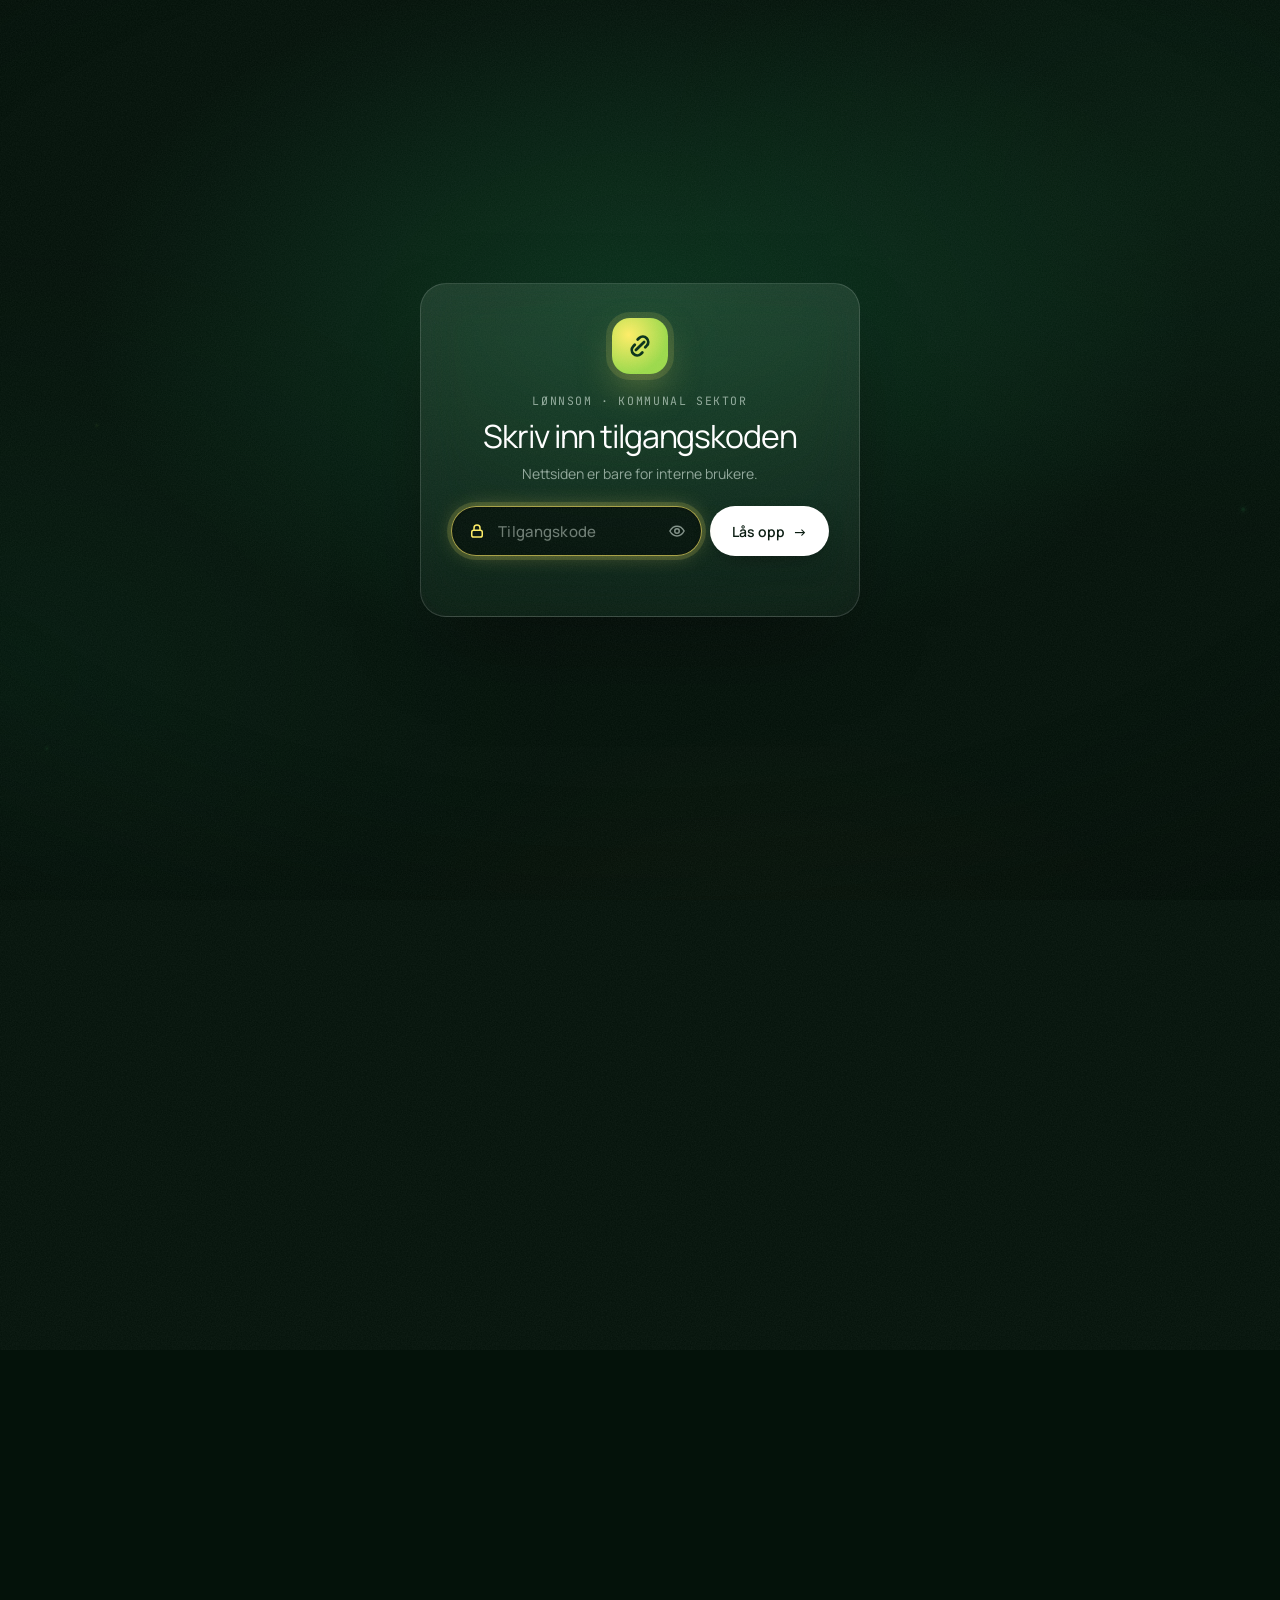
==== commit dfa688c8: "Legg til søk, begrepsforklaringer og tilgjengelighet - Søk på tvers av alle sider (⌘K / Ctrl+K eller" ====
--- a/ferie.html
+++ b/ferie.html
@@ -287,6 +287,7 @@
   </footer>
 
   <script src="common.js"></script>
+  <script src="search.js"></script>
   <script src="particles.js"></script>
   <script src="ferie.js"></script>
 </body>
--- a/styles.css
+++ b/styles.css
@@ -934,3 +934,107 @@
 .menu-lock { display: flex; align-items: center; gap: 10px; width: 100%; margin-top: 6px; padding: 12px; border: 0; border-top: 1px solid var(--line); border-radius: 0 0 14px 14px; background: transparent; color: var(--muted); font: 500 13.5px var(--sans); text-align: left; }
 .menu-lock:hover { color: #fff; }
 .menu-lock svg { width: 16px; height: 16px; fill: none; stroke: currentColor; stroke-width: 2; stroke-linecap: round; }
+
+/* ============ Sykepenger: timelønnede ============ */
+.ltype-seg { margin: 0 0 18px; }
+#form:not([data-ltype="time"]) .only-time { display: none; }
+#form[data-ltype="time"] .only-fast { display: none; }
+.time-box { border: 1px solid rgba(254, 237, 101, 0.25); background: rgba(254, 237, 101, 0.04); border-radius: 16px; padding: 14px 14px 6px; }
+.time-box legend { color: var(--yellow); font: 500 11px var(--mono); letter-spacing: .1em; text-transform: uppercase; padding: 0 6px; margin: 0; }
+.time-box small { display: block; margin: -6px 0 14px; }
+.time-row { margin-top: 2px; }
+.time-row .seg { height: 44px; }
+.time-row .seg button { padding: 0 12px; }
+.lov-group { margin-top: 30px; }
+.lov-group:first-of-type { margin-top: 0; }
+.lov-head { display: flex; align-items: baseline; gap: 12px; margin: 0 0 14px; }
+.lov-head h3 { margin: 0; font-size: 20px; font-weight: 500; letter-spacing: -0.02em; }
+.lov-head span { font: 500 11px var(--mono); letter-spacing: .08em; color: var(--yellow); text-transform: uppercase; }
+
+/* ============ Pensjonister-siden ============ */
+#plForm:not([data-type="und"]) .pl-und { display: none; }
+.pj-cohorts { grid-template-columns: repeat(2, minmax(0, 1fr)); }
+.pj-list { margin: 0; padding-left: 18px; display: grid; gap: 8px; }
+.pj-list li { font-size: 13.5px; color: rgba(240, 251, 244, 0.78); }
+.pj-list li::marker { color: var(--yellow); }
+.pj-list b { color: #fff; font-weight: 600; }
+.pj-timeline { gap: 8px; }
+.pj-timeline li { grid-template-columns: 36px minmax(0, 1fr) 112px; gap: 10px; }
+.pj-timeline .tl-body { padding: 11px 14px; }
+.pj-timeline .tl-body h3 { font-size: 14px; margin-bottom: 2px; }
+.pj-timeline .tl-body p { font-size: 12.5px; }
+.pj-timeline .tl-date { font-size: 13px; }
+@media (max-width: 900px) { .pj-cohorts { grid-template-columns: minmax(0, 1fr); } }
+@media (max-width: 640px) { .pj-timeline li { grid-template-columns: 36px minmax(0, 1fr); } }
+
+/* ============ Søk, til toppen, tilgjengelighet ============ */
+.topbar-right { justify-self: end; display: flex; align-items: center; gap: 10px; }
+.search-btn {
+  display: inline-flex; align-items: center; gap: 8px; height: 42px; padding: 0 12px 0 14px;
+  border-radius: 999px; border: 1px solid rgba(255, 255, 255, 0.16);
+  background: rgba(2, 28, 14, 0.38); color: #fff; font: 500 14px var(--sans);
+  backdrop-filter: blur(14px); -webkit-backdrop-filter: blur(14px);
+  transition: background .15s, border-color .15s;
+}
+.search-btn:hover { background: rgba(2, 28, 14, 0.55); border-color: rgba(255, 255, 255, 0.28); }
+.search-btn svg { width: 17px; height: 17px; fill: none; stroke: currentColor; stroke-width: 2; stroke-linecap: round; }
+kbd { font: 500 10.5px var(--mono); padding: 2px 6px; border-radius: 6px; border: 1px solid rgba(255, 255, 255, 0.18); background: rgba(255, 255, 255, 0.06); color: rgba(240, 251, 244, 0.75); }
+.search-btn kbd { margin-left: 4px; }
+
+html.search-open { overflow: hidden; }
+.search { position: fixed; inset: 0; z-index: 95; display: flex; justify-content: center; align-items: flex-start; padding: 12vh 16px 16px; background: rgba(2, 12, 6, 0.6); backdrop-filter: blur(6px); -webkit-backdrop-filter: blur(6px); animation: menuIn .15s ease-out; }
+.search[hidden] { display: none; }
+.search-panel { width: min(680px, 100%); max-height: 72vh; display: flex; flex-direction: column; border-radius: 22px; border: 1px solid rgba(255, 255, 255, 0.14); background: rgba(6, 30, 17, 0.96); box-shadow: 0 40px 90px -30px rgba(0, 0, 0, 0.8); overflow: hidden; }
+.search-field { display: flex; align-items: center; gap: 12px; padding: 0 18px; border-bottom: 1px solid var(--line); }
+.search-field svg { width: 20px; height: 20px; flex: none; fill: none; stroke: var(--yellow); stroke-width: 2; stroke-linecap: round; }
+.search-field input { flex: 1; min-width: 0; height: 60px; border: 0; outline: none; background: transparent; color: #fff; font: 500 17px var(--sans); }
+.search-field input::placeholder { color: rgba(232, 248, 238, 0.45); }
+.search-field input::-webkit-search-cancel-button { display: none; }
+.search-results { overflow-y: auto; padding: 8px; }
+.search-item { display: grid; grid-template-columns: 86px minmax(0, 1fr) auto; align-items: start; gap: 12px; padding: 12px; border-radius: 14px; color: #fff; text-decoration: none; }
+.search-item.on, .search-item:hover { background: rgba(255, 255, 255, 0.07); }
+.search-item.on { box-shadow: inset 0 0 0 1px rgba(254, 237, 101, 0.3); }
+.search-kind { justify-self: start; margin-top: 2px; padding: 3px 8px; border-radius: 99px; font: 500 10px var(--mono); letter-spacing: .06em; text-transform: uppercase; color: rgba(240, 251, 244, 0.75); background: rgba(255, 255, 255, 0.07); white-space: nowrap; }
+.search-kind.k-begrep { color: #073019; background: var(--yellow); }
+.search-kind.k-regel { color: #8fe3b4; background: rgba(31, 168, 94, 0.18); }
+.search-body { display: grid; gap: 3px; min-width: 0; }
+.search-body b { font-size: 14.5px; font-weight: 600; }
+.search-body small { font-size: 12.5px; line-height: 1.45; color: var(--muted); }
+.search-body mark { background: rgba(254, 237, 101, 0.25); color: #fff; border-radius: 3px; padding: 0 1px; }
+.search-page { font-size: 12px; color: var(--faint); white-space: nowrap; margin-top: 3px; }
+.search-empty, .search-hint, .search-note { margin: 0; padding: 18px 14px; font-size: 13.5px; color: var(--muted); line-height: 2; }
+.search-note { padding-top: 0; line-height: 1.5; font-size: 12.5px; }
+.search-chip { margin: 0 4px; padding: 3px 10px; border-radius: 99px; border: 1px solid var(--line-2); background: var(--glass); color: rgba(240, 251, 244, 0.85); font: 500 12.5px var(--sans); }
+.search-chip:hover { background: var(--glass-2); color: #fff; }
+.search-foot { display: flex; gap: 16px; padding: 10px 18px; border-top: 1px solid var(--line); font-size: 12px; color: var(--faint); }
+.search-foot kbd { margin-right: 3px; }
+
+@keyframes hit { 0%, 30% { box-shadow: 0 0 0 3px rgba(254, 237, 101, 0.7), 0 0 40px -6px rgba(254, 237, 101, 0.6); } 100% { box-shadow: 0 0 0 0 rgba(254, 237, 101, 0); } }
+.hit { animation: hit 2.2s ease-out; border-color: rgba(254, 237, 101, 0.5) !important; }
+
+.to-top { position: fixed; right: 22px; bottom: 22px; z-index: 70; display: grid; place-items: center; width: 46px; height: 46px; border-radius: 50%; border: 1px solid rgba(255, 255, 255, 0.16); background: rgba(6, 30, 17, 0.85); color: #fff; backdrop-filter: blur(12px); -webkit-backdrop-filter: blur(12px); box-shadow: 0 14px 30px -12px rgba(0, 0, 0, 0.7); opacity: 0; transform: translateY(12px); pointer-events: none; transition: opacity .25s, transform .25s, background .15s; }
+.to-top.show { opacity: 1; transform: none; pointer-events: auto; }
+.to-top:hover { background: rgba(31, 168, 94, 0.5); }
+.to-top svg { width: 20px; height: 20px; fill: none; stroke: currentColor; stroke-width: 2.2; stroke-linecap: round; stroke-linejoin: round; }
+
+.skip-link { position: fixed; left: 16px; top: -60px; z-index: 120; padding: 10px 16px; border-radius: 12px; background: var(--yellow); color: #073019; font-weight: 600; text-decoration: none; transition: top .15s; }
+.skip-link:focus { top: 16px; }
+:focus-visible { outline: 2px solid var(--yellow); outline-offset: 2px; }
+input:focus-visible, .search-field input:focus-visible { outline: none; }
+main:focus { outline: none; }
+
+@media (max-width: 1060px) { .search-btn kbd { display: none; } }
+@media (max-width: 760px) {
+  .search-btn span { display: none; }
+  .search-btn { width: 42px; padding: 0; justify-content: center; }
+  .search { padding-top: 70px; }
+  .search-item { grid-template-columns: minmax(0, 1fr); gap: 6px; }
+  .search-page { margin: 0; }
+  .search-foot { display: none; }
+  .to-top { right: 16px; bottom: 16px; }
+}
+@media print { .search-btn, .to-top, .search { display: none !important; } }
+.search-field input, .search-field input:hover, .search-field input:focus { border: 0; box-shadow: none; background: transparent; height: 60px; padding: 0; }
+.search-btn, .search-btn kbd { white-space: nowrap; }
+@media (max-width: 1380px) { .search-btn kbd { display: none; } }
+@media (max-width: 1240px) { .menu-btn .menu-label { display: none; } }
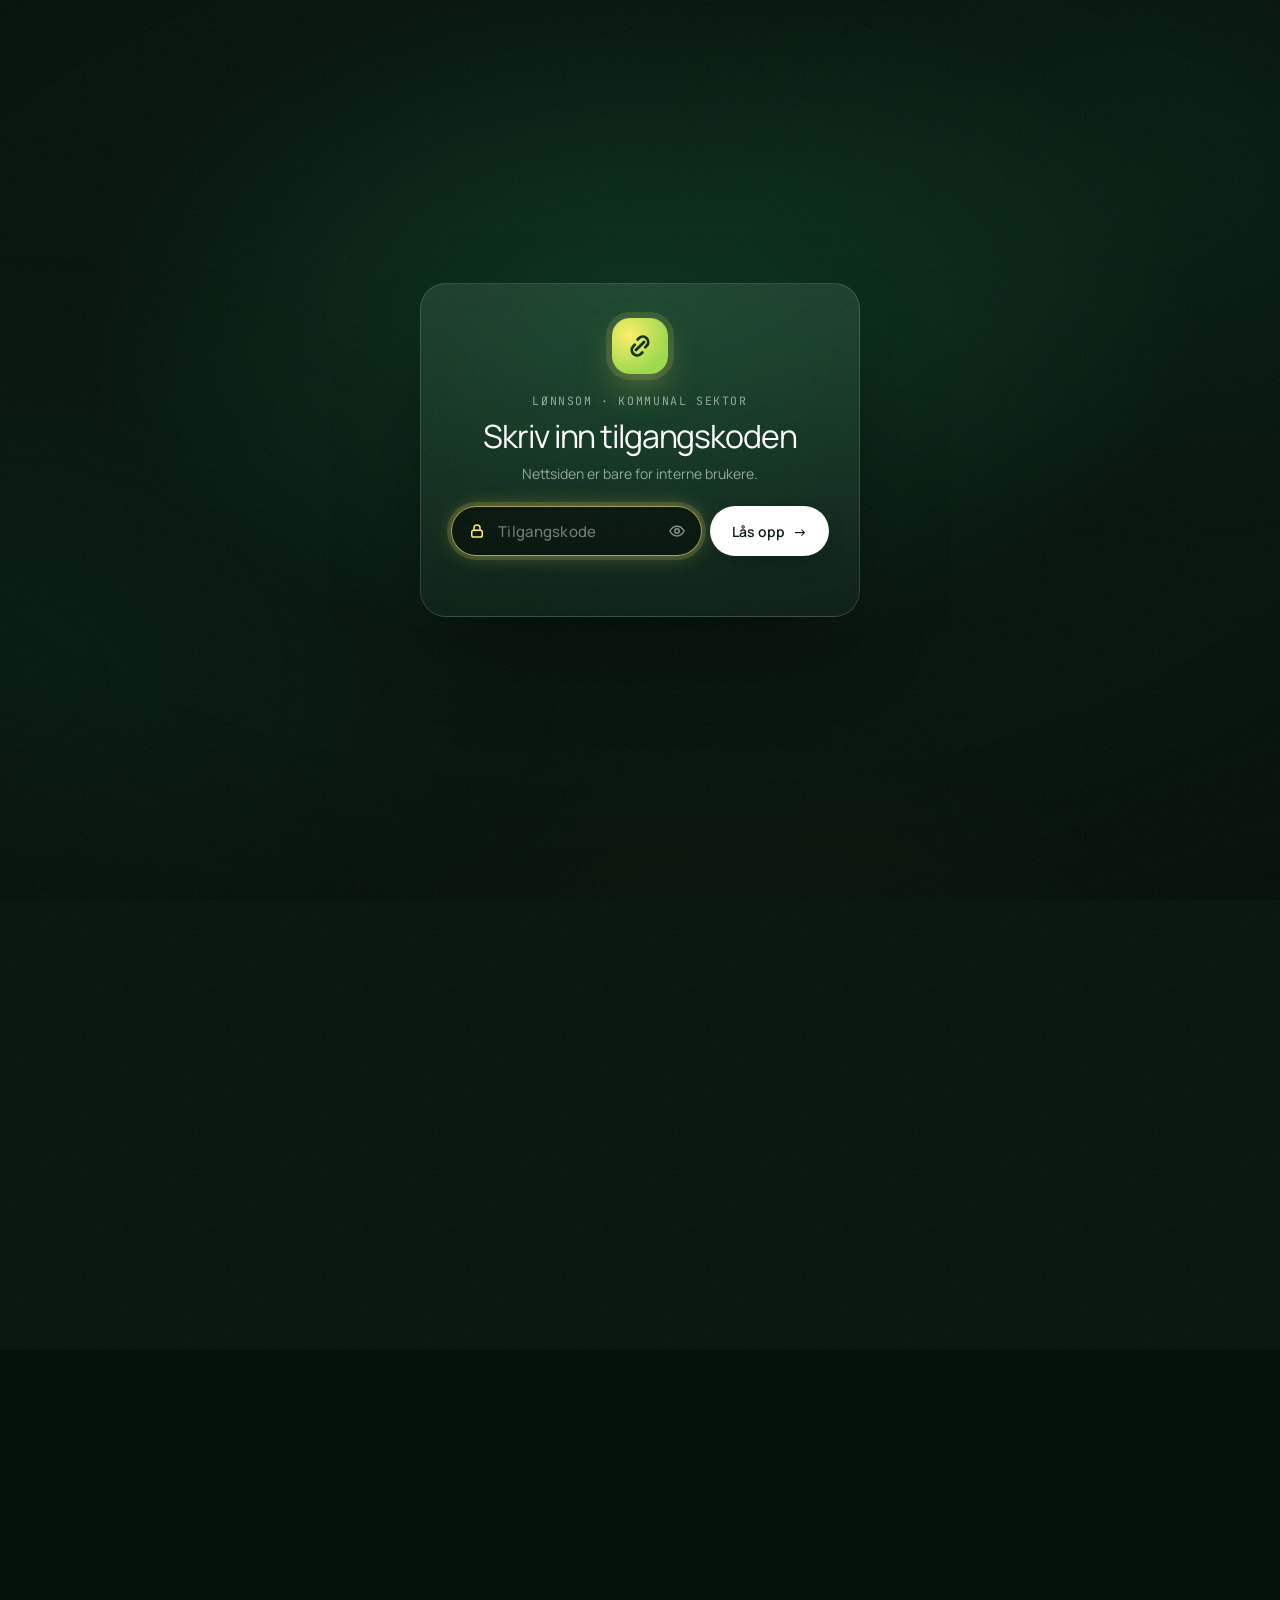
==== commit a38305de: "Rett feil og legg til nedtellinger, lysglød og påskeegg Feilrettinger: - Pensjonister: fødselsdato f" ====
--- a/ferie.html
+++ b/ferie.html
@@ -289,6 +289,7 @@
   <script src="common.js"></script>
   <script src="search.js"></script>
   <script src="particles.js"></script>
+  <script src="fun.js"></script>
   <script src="ferie.js"></script>
 </body>
 </html>
--- a/styles.css
+++ b/styles.css
@@ -28,7 +28,7 @@
 }
 
 * { box-sizing: border-box; }
-html { scroll-behavior: smooth; scroll-padding-top: 90px; }
+html { scroll-behavior: smooth; scroll-padding-top: 90px; overflow-x: clip; }
 body {
   margin: 0;
   min-height: 100vh;
@@ -1038,3 +1038,50 @@
 .search-btn, .search-btn kbd { white-space: nowrap; }
 @media (max-width: 1380px) { .search-btn kbd { display: none; } }
 @media (max-width: 1240px) { .menu-btn .menu-label { display: none; } }
+
+/* ============ Moro: nedtellinger, lysglød, nordlys ============ */
+.countdowns { display: flex; flex-wrap: wrap; gap: 10px; margin-top: 26px; position: relative; }
+.cd {
+  display: grid; gap: 2px; min-width: 150px; padding: 12px 16px 13px;
+  border-radius: 16px; border: 1px solid rgba(255, 255, 255, 0.14);
+  background: rgba(2, 28, 14, 0.32);
+  backdrop-filter: blur(14px) saturate(1.2); -webkit-backdrop-filter: blur(14px) saturate(1.2);
+}
+.cd.today { border-color: rgba(254, 237, 101, 0.6); box-shadow: 0 0 30px -8px rgba(254, 237, 101, 0.6); }
+.cd-label { display: flex; align-items: center; gap: 8px; font: 500 10.5px var(--mono); letter-spacing: .1em; text-transform: uppercase; color: rgba(255, 255, 255, 0.72); }
+.cd-num { font-size: 30px; font-weight: 400; letter-spacing: -0.04em; line-height: 1.05; color: #fff; font-variant-numeric: tabular-nums; }
+.cd-num small { font-size: 14px; letter-spacing: 0; color: rgba(255, 255, 255, 0.75); }
+.cd.today .cd-num { color: var(--yellow); }
+.cd-date { font-size: 12px; color: rgba(255, 255, 255, 0.7); }
+.cd-edit { padding: 1px 7px; border-radius: 99px; border: 1px solid rgba(255, 255, 255, 0.2); background: rgba(255, 255, 255, 0.08); color: #fff; font: 500 10px var(--mono); letter-spacing: .04em; text-transform: none; }
+.cd-edit:hover { background: rgba(255, 255, 255, 0.16); }
+.cd-pop { position: absolute; left: 0; top: calc(100% + 8px); z-index: 20; display: grid; gap: 8px; width: 260px; padding: 14px; border-radius: 16px; border: 1px solid rgba(255, 255, 255, 0.16); background: rgba(6, 30, 17, 0.96); box-shadow: 0 24px 50px -20px rgba(0, 0, 0, 0.7); }
+.cd-pop[hidden] { display: none; }
+.cd-pop label { display: grid; gap: 6px; font-size: 13px; color: #fff; }
+.cd-pop select { height: 40px; padding: 0 10px; border-radius: 10px; border: 1px solid var(--line-2); background: rgba(1, 8, 4, 0.5); color: #fff; font: 500 14px var(--sans); }
+.cd-pop small { font-size: 12px; color: var(--muted); }
+
+.has-spot { position: relative; overflow: hidden; }
+.spot {
+  position: absolute; inset: 0; pointer-events: none; border-radius: inherit; z-index: 1;
+  background: radial-gradient(280px circle at var(--x, -999px) var(--y, -999px), rgba(254, 237, 101, 0.11), rgba(155, 217, 74, 0.04) 40%, transparent 70%);
+  mix-blend-mode: screen;
+  animation: spotIn .3s ease-out;
+}
+@keyframes spotIn { from { opacity: 0; } to { opacity: 1; } }
+
+.aurora-layer { position: fixed; inset: 0; width: 100vw; height: 100vh; z-index: 98; pointer-events: none; mix-blend-mode: screen; filter: blur(10px) saturate(1.2); }
+
+.fun-toast { position: fixed; left: 50%; bottom: 28px; z-index: 200; transform: translate(-50%, 20px); opacity: 0; padding: 12px 20px; border-radius: 999px; background: linear-gradient(90deg, var(--yellow), var(--lime)); color: #073019; font-size: 14px; font-weight: 600; box-shadow: 0 16px 40px -12px rgba(0, 0, 0, 0.6); transition: all .3s; pointer-events: none; white-space: nowrap; }
+.fun-toast.show { opacity: 1; transform: translate(-50%, 0); }
+
+@media (max-width: 760px) {
+  .countdowns { display: grid; grid-template-columns: repeat(3, minmax(0, 1fr)); gap: 6px; margin-top: 20px; }
+  .cd { min-width: 0; padding: 10px; }
+  .cd-label { font-size: 9px; letter-spacing: .06em; flex-wrap: wrap; gap: 4px; }
+  .cd-num { font-size: 22px; }
+  .cd-num small { font-size: 11px; }
+  .cd-date { font-size: 10.5px; }
+  .fun-toast { white-space: normal; text-align: center; width: calc(100% - 32px); }
+}
+@media print { .countdowns, .aurora-layer, .fun-toast { display: none !important; } }
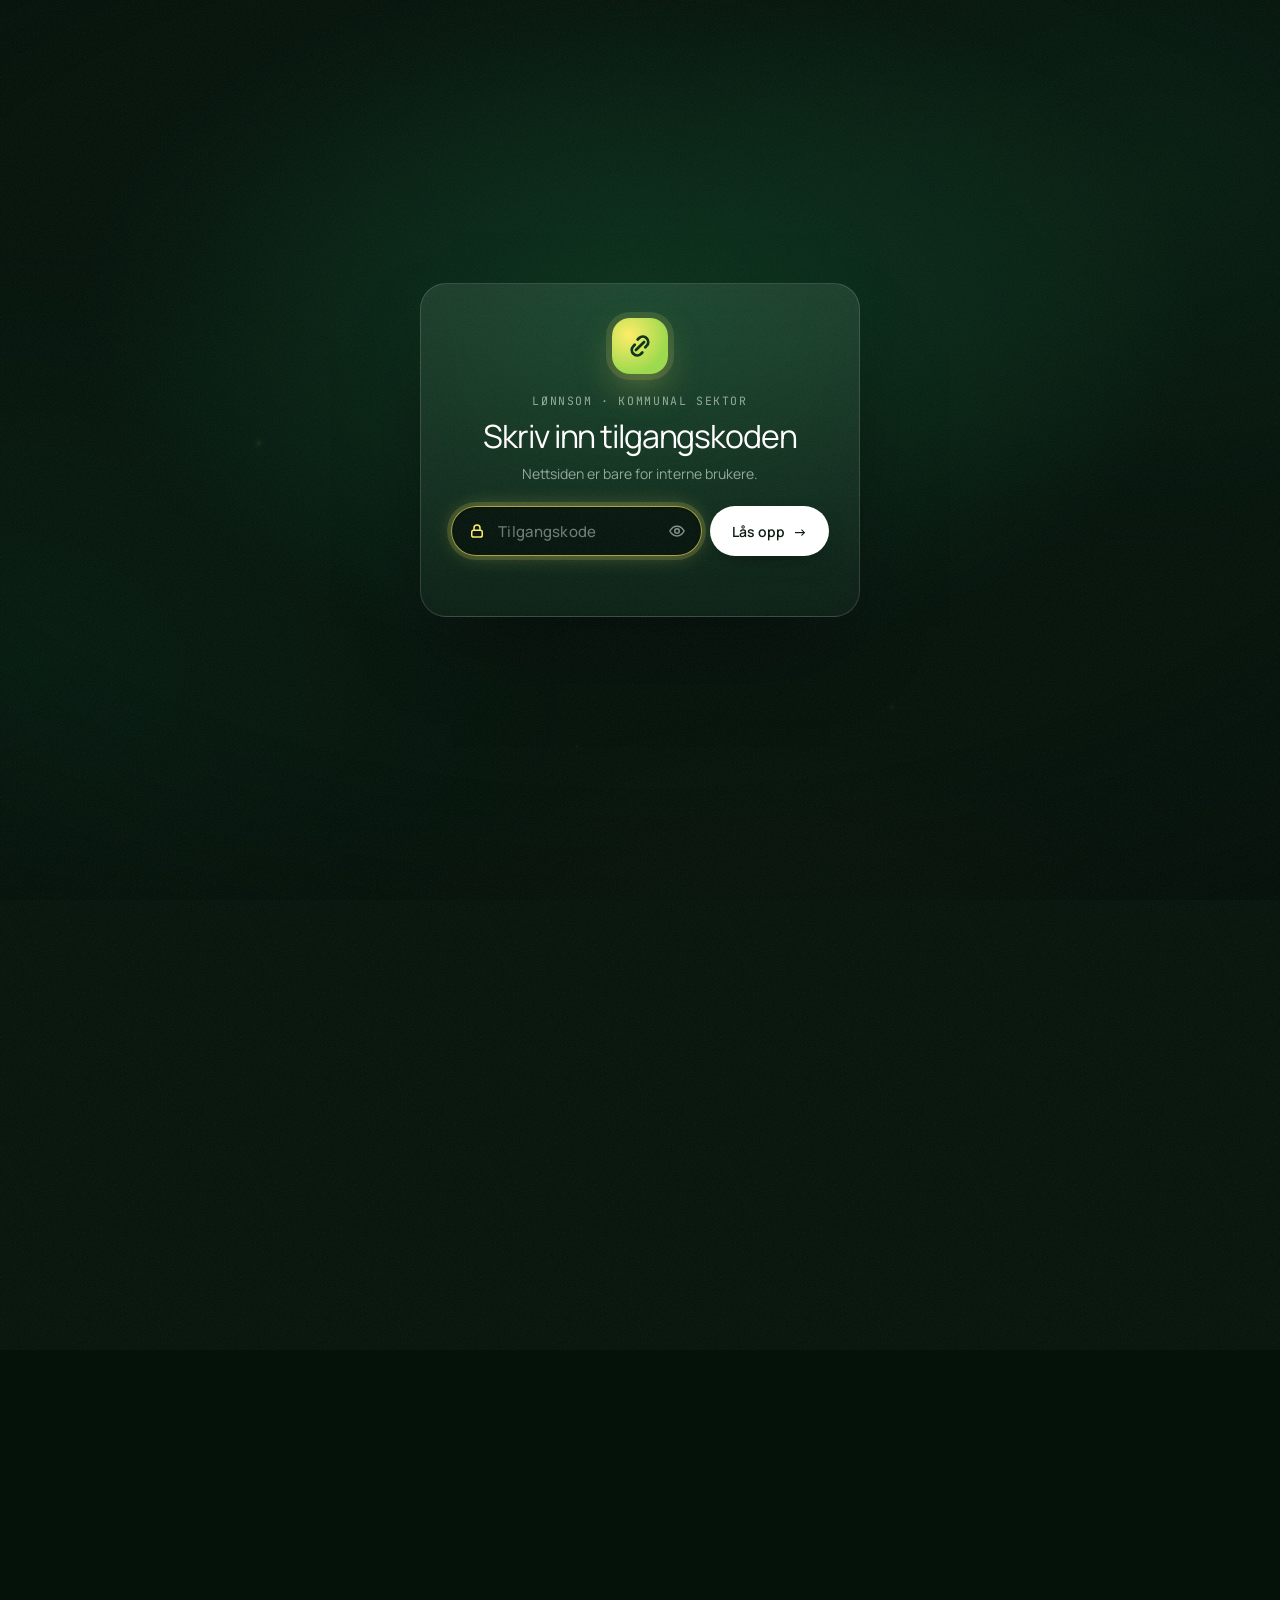
==== commit 5d8c5601: "Legg til lyst tema med temabryter - Sol/måne-bryter i headeren, valget huskes og settes før siden te" ====
--- a/ferie.html
+++ b/ferie.html
@@ -4,6 +4,7 @@
   <meta charset="utf-8" />
   <meta name="viewport" content="width=device-width, initial-scale=1" />
   <meta name="robots" content="noindex, nofollow" />
+  <script>/* Tema: lyst eller mørkt, settes før siden tegnes */try{var t=localStorage.getItem("lonnsom.tema");if(t==="light"||t==="dark")document.documentElement.dataset.theme=t}catch(e){}</script>
   <script>/* Tilgangskode: skjul siden til koden er skrevet inn (se common.js) */try{if(localStorage.getItem("lonnsom.tilgang")!=="6b29b11ce68a262dfa3caf9f489eb4ff62b6685bd73b86b9f7c54dc0cec670ff")document.documentElement.classList.add("locked")}catch(e){document.documentElement.classList.add("locked")}</script>
   <title>Lønnsom – Ferie og feriepenger</title>
   <meta name="description" content="Ferie og feriepenger i kommunal sektor forklart kort – med feriepengekalkulator og teller for virkedager." />
--- a/styles.css
+++ b/styles.css
@@ -1085,3 +1085,158 @@
   .fun-toast { white-space: normal; text-align: center; width: calc(100% - 32px); }
 }
 @media print { .countdowns, .aurora-layer, .fun-toast { display: none !important; } }
+
+/* =====================================================================
+   LYST TEMA – aktiveres med html[data-theme="light"] (temabryteren)
+   Heroen og nedtellingene beholder den grønne gløden i begge temaer.
+   ===================================================================== */
+.theme-btn {
+  display: grid; place-items: center; width: 42px; height: 42px; padding: 0;
+  border-radius: 50%; border: 1px solid rgba(255, 255, 255, 0.16);
+  background: rgba(2, 28, 14, 0.38); color: #fff;
+  backdrop-filter: blur(14px); -webkit-backdrop-filter: blur(14px);
+  transition: background .15s, transform .3s;
+}
+.theme-btn:hover { background: rgba(2, 28, 14, 0.55); transform: rotate(-15deg); }
+.theme-btn svg { width: 18px; height: 18px; fill: none; stroke: currentColor; stroke-width: 2; stroke-linecap: round; stroke-linejoin: round; }
+html.theme-switching, html.theme-switching * { transition: background-color .35s, color .35s, border-color .35s !important; }
+
+html[data-theme="light"] {
+  --text: #0d2a1a;
+  --ink: #0d2a1a;
+  --muted: rgba(13, 42, 26, 0.64);
+  --faint: rgba(13, 42, 26, 0.45);
+  --glass: rgba(255, 255, 255, 0.62);
+  --glass-2: rgba(255, 255, 255, 0.88);
+  --line: rgba(13, 42, 26, 0.10);
+  --line-2: rgba(13, 42, 26, 0.18);
+  --night: #eef5f0;
+  --accent-ink: #3f7a12;
+  color-scheme: light;
+}
+html[data-theme="light"] body { background: #eef5f0; color: var(--ink); }
+html[data-theme="light"] body::before { opacity: 0.05; filter: invert(1); }
+html[data-theme="light"] body::after { background: radial-gradient(ellipse 120% 95% at 50% 40%, transparent 55%, rgba(11, 74, 43, 0.08) 85%, rgba(11, 74, 43, 0.16) 100%); }
+html[data-theme="light"] .glow {
+  background:
+    radial-gradient(700px 520px at 90% 20%, rgba(31, 168, 94, 0.12), transparent 70%),
+    radial-gradient(800px 600px at 0% 75%, rgba(155, 217, 74, 0.16), transparent 70%),
+    radial-gradient(600px 400px at 60% 110%, rgba(254, 237, 101, 0.18), transparent 70%);
+}
+html[data-theme="light"] ::selection { background: var(--green); color: #fff; }
+
+/* Topbar når man har scrollet ned på lys bakgrunn */
+html[data-theme="light"] .topbar.scrolled { background: rgba(238, 245, 240, 0.85); border-bottom-color: var(--line); }
+html[data-theme="light"] .topbar.scrolled .brand { color: var(--ink); }
+html[data-theme="light"] .topbar.scrolled .brand-mark { stroke: var(--ink); }
+html[data-theme="light"] .menu-btn { box-shadow: 0 0 0 1px rgba(13, 42, 26, 0.08), 0 14px 36px -14px rgba(0, 0, 0, 0.35); }
+
+/* Kort og flater */
+html[data-theme="light"] .card { background: linear-gradient(180deg, rgba(255, 255, 255, 0.9), rgba(255, 255, 255, 0.7)); border-color: rgba(13, 42, 26, 0.09); box-shadow: 0 1px 0 #fff inset, 0 22px 44px -30px rgba(11, 74, 43, 0.35); }
+html[data-theme="light"] .rule { background: rgba(255, 255, 255, 0.7); border-color: rgba(13, 42, 26, 0.09); }
+html[data-theme="light"] .rule:hover { background: #fff; }
+html[data-theme="light"] :is(.stat, .ex-steps, .strip-wrap, .ot-row, .disclaimer) { background: rgba(13, 42, 26, 0.035); }
+html[data-theme="light"] .time-box { background: rgba(254, 237, 101, 0.16); border-color: rgba(180, 160, 20, 0.35); }
+html[data-theme="light"] :is(.rate.hl, .layer.hl, .ot-rate.hl, .cohort.on) { background: linear-gradient(180deg, rgba(254, 237, 101, 0.22), rgba(255, 255, 255, 0.75)); border-color: rgba(180, 160, 20, 0.4); }
+html[data-theme="light"] .alert { background: rgba(255, 255, 255, 0.75); }
+
+/* Overskrifter og sterk tekst */
+html[data-theme="light"] :is(main h2, main h3, .month h4, .big, .kv dd, .ring-label b, .maks-date, .stat b, .money td, .timeline .tl-date,
+  .rule b, .hint b, .out-table td:last-child, .out-note b, .rate-row b, .layer b, .cohort b, .checklist b, .ex-steps b,
+  .pl-row span b, .pl-row em, .impact-table tbody th, .gr-top b, .ot-rate b, .pj-list b, .foot b, .adv summary, .search-body b) { color: var(--ink); }
+/* Vanlig tekst */
+html[data-theme="light"] :is(.field > span, .money td:first-child, .seg button, .legend, .rule p, .out-table td, .out-note, .rate-row.sub60 b,
+  .axis-rates span, .layer p, .cohort p, .checklist span, .ex-text, .ex-steps span, .pl-row span, .impact-table td, .ot-rows-head span,
+  .ot-del, .gr-top, .ot-rate p, .pj-list li, .ghost, .alert, legend) { color: rgba(13, 42, 26, 0.78); }
+/* Gul tekst blir uleselig på hvitt – bruk mørk olivengrønn */
+html[data-theme="light"] :is(.field output, .rule .ref, .out-table tr.muted td:last-child, .rate.hl .rate-label, .layer.hl .layer-n, .layer .ref,
+  .cohort.on::after, .ex-tag, .pay.lonn, .ot-chip, .ot-rate.hl .rate-label, .time-box legend, .lov-head span) { color: var(--accent-ink); }
+html[data-theme="light"] .pj-list li::marker { color: var(--accent-ink); }
+html[data-theme="light"] .layer-n { color: rgba(13, 42, 26, 0.2); }
+html[data-theme="light"] :is(.pay.nav, .search-kind.k-regel) { color: #137a43; }
+html[data-theme="light"] .ex-tag { background: rgba(254, 237, 101, 0.35); border-color: rgba(180, 160, 20, 0.4); }
+html[data-theme="light"] .cohort.on .cohort-years { color: #073019; }
+
+/* Grønne resultatkort beholder hvit tekst */
+html[data-theme="light"] .pane.agp :is(.big, .kv dd) { color: #fff; }
+
+/* Skjema */
+html[data-theme="light"] :is(input[type="date"], input[type="number"], input[type="text"], .ot-row input[type="time"], .cd-pop select) { background: #fff; color: var(--ink); border-color: rgba(13, 42, 26, 0.18); }
+html[data-theme="light"] input:focus { border-color: var(--green); box-shadow: 0 0 0 3px rgba(31, 168, 94, 0.18); background: #fff; }
+html[data-theme="light"] :is(input[type="date"], input[type="time"])::-webkit-calendar-picker-indicator { filter: none; opacity: .55; }
+html[data-theme="light"] .seg { background: rgba(13, 42, 26, 0.05); border-color: var(--line); }
+html[data-theme="light"] .seg button.on { background: var(--ink); color: #fff; }
+html[data-theme="light"] .adv summary::after { color: var(--ink); background: rgba(13, 42, 26, 0.07); }
+html[data-theme="light"] input[type="range"] { background: linear-gradient(90deg, var(--green), var(--lime) calc(var(--p, 100%) * .7), #d4b106 var(--p, 100%), rgba(13, 42, 26, 0.12) var(--p, 100%)); }
+html[data-theme="light"] input[type="range"]::-webkit-slider-thumb { box-shadow: 0 0 0 5px rgba(31, 168, 94, 0.2), 0 2px 8px rgba(0, 0, 0, 0.25); border: 1px solid rgba(13, 42, 26, 0.15); }
+html[data-theme="light"] .primary, html[data-theme="light"] .ex-btn { background: #0b4a2b; color: #fff; }
+html[data-theme="light"] .ghost { background: rgba(255, 255, 255, 0.8); border-color: var(--line-2); }
+html[data-theme="light"] .ghost:hover { color: var(--ink); background: #fff; }
+
+/* Kalender */
+html[data-theme="light"] .d { color: rgba(13, 42, 26, 0.75); }
+html[data-theme="light"] .d.we { color: rgba(13, 42, 26, 0.4); }
+html[data-theme="light"] .d.agp { color: #fff; }
+html[data-theme="light"] .d.agp.we { background: rgba(31, 168, 94, 0.6); }
+html[data-theme="light"] .d.nav { color: #073019; }
+html[data-theme="light"] .d.nav.we { background: rgba(254, 237, 101, 0.55); }
+html[data-theme="light"] .d.proj { color: var(--ink); border-color: rgba(180, 160, 20, 0.6); }
+html[data-theme="light"] .d.maks { outline-color: var(--ink); color: var(--ink); }
+html[data-theme="light"] .d.today { box-shadow: inset 0 0 0 1.5px var(--ink); }
+html[data-theme="light"] .d.hol::after { box-shadow: 0 0 0 1.5px #fff; }
+html[data-theme="light"] .sw.maks { border-color: var(--ink); }
+
+/* Ring, stolper og tidslinje */
+html[data-theme="light"] .ring .bg { stroke: rgba(13, 42, 26, 0.08); }
+html[data-theme="light"] .ring .prior { stroke: rgba(13, 42, 26, 0.3); }
+html[data-theme="light"] .ring .used { stroke: #d4b106; }
+html[data-theme="light"] :is(.gr-bar, .oms-bar) { background: rgba(13, 42, 26, 0.08); }
+html[data-theme="light"] .seg-c { background: repeating-linear-gradient(135deg, rgba(13,42,26,.07) 0 6px, rgba(13,42,26,.02) 6px 12px); }
+html[data-theme="light"] .timeline .node { background: #fff; color: var(--ink); border-color: var(--line-2); }
+html[data-theme="light"] .timeline li.key .node { background: #fff; color: var(--green); border-color: var(--green); }
+html[data-theme="light"] .timeline li.past .node { background: rgba(13, 42, 26, 0.75); color: #fff; border-color: transparent; }
+html[data-theme="light"] .timeline li.key.past .node { background: var(--green); color: #fff; }
+
+/* Sidemeny og søk */
+html[data-theme="light"] .menu-panel { background: rgba(255, 255, 255, 0.97); border-color: var(--line-2); }
+html[data-theme="light"] .menu-panel a { color: var(--ink); }
+html[data-theme="light"] .menu-panel a:hover { background: rgba(13, 42, 26, 0.05); }
+html[data-theme="light"] .menu-panel a[aria-current="page"] { background: rgba(31, 168, 94, 0.1); box-shadow: inset 0 0 0 1px rgba(31, 168, 94, 0.35); }
+html[data-theme="light"] .menu-panel a[aria-current="page"] .menu-n { color: var(--green); }
+html[data-theme="light"] .menu-lock:hover { color: var(--ink); }
+html[data-theme="light"] .search { background: rgba(13, 42, 26, 0.25); }
+html[data-theme="light"] .search-panel { background: rgba(255, 255, 255, 0.98); border-color: var(--line-2); }
+html[data-theme="light"] .search-field input { color: var(--ink); }
+html[data-theme="light"] .search-field input::placeholder { color: var(--faint); }
+html[data-theme="light"] .search-field svg { stroke: var(--green); }
+html[data-theme="light"] .search-item { color: var(--ink); }
+html[data-theme="light"] :is(.search-item.on, .search-item:hover) { background: rgba(13, 42, 26, 0.05); }
+html[data-theme="light"] .search-item.on { box-shadow: inset 0 0 0 1px rgba(31, 168, 94, 0.35); }
+html[data-theme="light"] .search-kind { background: rgba(13, 42, 26, 0.06); color: rgba(13, 42, 26, 0.7); }
+html[data-theme="light"] .search-body mark { background: rgba(254, 237, 101, 0.75); color: var(--ink); }
+html[data-theme="light"] :is(.search-panel kbd, .search-foot kbd) { border-color: rgba(13, 42, 26, 0.2); background: rgba(13, 42, 26, 0.05); color: rgba(13, 42, 26, 0.7); }
+html[data-theme="light"] .search-chip { color: var(--ink); background: rgba(13, 42, 26, 0.04); }
+
+/* Inngangsbilde med kode */
+html[data-theme="light"] .gate { background: radial-gradient(800px 500px at 50% 35%, rgba(31, 168, 94, 0.18), transparent 70%), rgba(238, 245, 240, 0.6); }
+html[data-theme="light"] .gate-card { background: rgba(255, 255, 255, 0.85); border-color: var(--line-2); }
+html[data-theme="light"] .gate h1 { color: var(--ink); }
+html[data-theme="light"] :is(.gate-input input[type="password"], .gate-input input[type="text"]) { background: #fff; color: var(--ink); border-color: rgba(13, 42, 26, 0.2); box-shadow: inset 0 1px 2px rgba(0, 0, 0, 0.06); }
+html[data-theme="light"] .gate-input input::placeholder { color: var(--faint); }
+html[data-theme="light"] .gate-lock { stroke: rgba(13, 42, 26, 0.45); }
+html[data-theme="light"] .gate-input:focus-within .gate-lock { stroke: var(--green); }
+html[data-theme="light"] .gate-eye { color: rgba(13, 42, 26, 0.5); }
+html[data-theme="light"] .gate-eye:hover { color: var(--ink); background: rgba(13, 42, 26, 0.06); }
+html[data-theme="light"] .gate .primary { background: #0b4a2b; color: #fff; }
+
+/* Moro i lyst tema */
+html[data-theme="light"] .spot { background: radial-gradient(280px circle at var(--x, -999px) var(--y, -999px), rgba(31, 168, 94, 0.10), rgba(155, 217, 74, 0.05) 40%, transparent 70%); mix-blend-mode: multiply; }
+html[data-theme="light"] .aurora-layer { mix-blend-mode: multiply; opacity: 0.75; }
+html[data-theme="light"] :focus-visible { outline-color: var(--green); }
+html[data-theme="light"] .pane.agp {
+  border-color: rgba(11, 74, 43, 0.25);
+  background:
+    radial-gradient(120% 140% at 0% 0%, rgba(254, 237, 101, 0.35), transparent 50%),
+    linear-gradient(135deg, var(--green), var(--deep));
+}
+html[data-theme="light"] .topbar.scrolled :is(.nav-pill, .search-btn, .theme-btn) { background: rgba(11, 74, 43, 0.9); border-color: rgba(11, 74, 43, 0.3); }
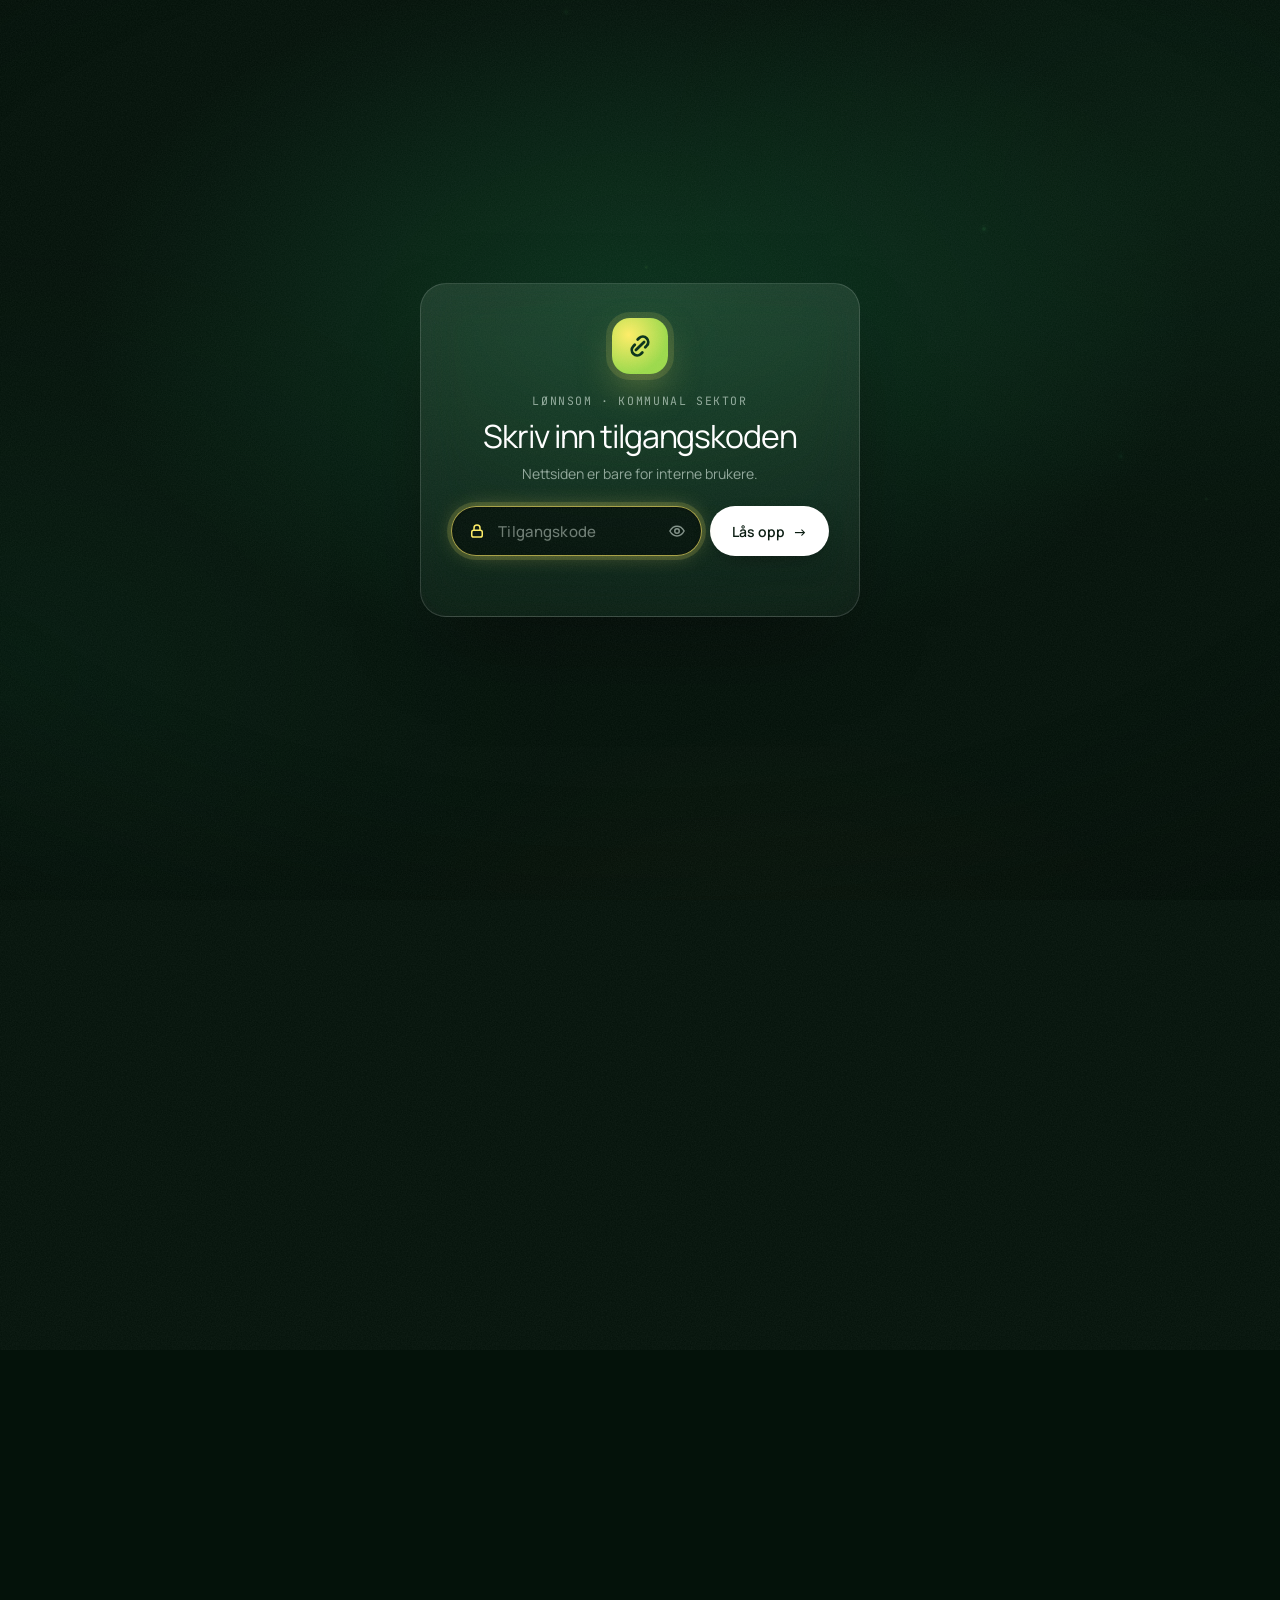
==== commit e6c43543: "Gjør kalkulatorene søkbare - 21 kalkulatorer vises som egne treff i søket, merket «Kalkulator» - Hve" ====
--- a/ferie.html
+++ b/ferie.html
@@ -69,7 +69,7 @@
     <!-- VERKTØY -->
     <section id="verktoy" class="tools">
       <!-- Feriepenger -->
-      <form class="card tool" id="fpForm" autocomplete="off" onsubmit="return false">
+      <form class="card tool" id="fpForm" data-search="Feriepenger – kalkulator" data-search-text="feriepenger 12 % 10,2 % 60 år 6G opptjeningsår juni" autocomplete="off" onsubmit="return false">
         <div class="card-head">
           <div>
             <p class="eyebrow">Kalkulator</p>
@@ -107,7 +107,7 @@
       </form>
 
       <!-- Feriedager -->
-      <form class="card tool" id="fdForm" autocomplete="off" onsubmit="return false">
+      <form class="card tool" id="fdForm" data-search="Feriedagteller" data-search-text="feriedager virkedager helligdager hovedferie lørdag" autocomplete="off" onsubmit="return false">
         <div class="card-head">
           <div>
             <p class="eyebrow">Teller</p>
--- a/styles.css
+++ b/styles.css
@@ -1009,8 +1009,12 @@
 .search-foot { display: flex; gap: 16px; padding: 10px 18px; border-top: 1px solid var(--line); font-size: 12px; color: var(--faint); }
 .search-foot kbd { margin-right: 3px; }
 
-@keyframes hit { 0%, 30% { box-shadow: 0 0 0 3px rgba(254, 237, 101, 0.7), 0 0 40px -6px rgba(254, 237, 101, 0.6); } 100% { box-shadow: 0 0 0 0 rgba(254, 237, 101, 0); } }
-.hit { animation: hit 2.2s ease-out; border-color: rgba(254, 237, 101, 0.5) !important; }
+/* Søketreff: gul markering som fader helt ut i løpet av 5 sekunder */
+@keyframes hit {
+  0%, 20% { box-shadow: 0 0 0 3px rgba(254, 237, 101, 0.7), 0 0 40px -6px rgba(254, 237, 101, 0.6); border-color: rgba(254, 237, 101, 0.6); }
+  100% { box-shadow: 0 0 0 0 rgba(254, 237, 101, 0), 0 0 0 0 rgba(254, 237, 101, 0); }
+}
+.hit { animation: hit 5s ease-out; }
 
 .to-top { position: fixed; right: 22px; bottom: 22px; z-index: 70; display: grid; place-items: center; width: 46px; height: 46px; border-radius: 50%; border: 1px solid rgba(255, 255, 255, 0.16); background: rgba(6, 30, 17, 0.85); color: #fff; backdrop-filter: blur(12px); -webkit-backdrop-filter: blur(12px); box-shadow: 0 14px 30px -12px rgba(0, 0, 0, 0.7); opacity: 0; transform: translateY(12px); pointer-events: none; transition: opacity .25s, transform .25s, background .15s; }
 .to-top.show { opacity: 1; transform: none; pointer-events: auto; }
@@ -1039,7 +1043,7 @@
 @media (max-width: 1380px) { .search-btn kbd { display: none; } }
 @media (max-width: 1240px) { .menu-btn .menu-label { display: none; } }
 
-/* ============ Moro: nedtellinger, lysglød, nordlys ============ */
+/* ============ Moro: nedtellinger og nordlys ============ */
 .countdowns { display: flex; flex-wrap: wrap; gap: 10px; margin-top: 26px; position: relative; }
 .cd {
   display: grid; gap: 2px; min-width: 150px; padding: 12px 16px 13px;
@@ -1060,15 +1064,6 @@
 .cd-pop label { display: grid; gap: 6px; font-size: 13px; color: #fff; }
 .cd-pop select { height: 40px; padding: 0 10px; border-radius: 10px; border: 1px solid var(--line-2); background: rgba(1, 8, 4, 0.5); color: #fff; font: 500 14px var(--sans); }
 .cd-pop small { font-size: 12px; color: var(--muted); }
-
-.has-spot { position: relative; overflow: hidden; }
-.spot {
-  position: absolute; inset: 0; pointer-events: none; border-radius: inherit; z-index: 1;
-  background: radial-gradient(280px circle at var(--x, -999px) var(--y, -999px), rgba(254, 237, 101, 0.11), rgba(155, 217, 74, 0.04) 40%, transparent 70%);
-  mix-blend-mode: screen;
-  animation: spotIn .3s ease-out;
-}
-@keyframes spotIn { from { opacity: 0; } to { opacity: 1; } }
 
 .aurora-layer { position: fixed; inset: 0; width: 100vw; height: 100vh; z-index: 98; pointer-events: none; mix-blend-mode: screen; filter: blur(10px) saturate(1.2); }
 
@@ -1230,7 +1225,6 @@
 html[data-theme="light"] .gate .primary { background: #0b4a2b; color: #fff; }
 
 /* Moro i lyst tema */
-html[data-theme="light"] .spot { background: radial-gradient(280px circle at var(--x, -999px) var(--y, -999px), rgba(31, 168, 94, 0.10), rgba(155, 217, 74, 0.05) 40%, transparent 70%); mix-blend-mode: multiply; }
 html[data-theme="light"] .aurora-layer { mix-blend-mode: multiply; opacity: 0.75; }
 html[data-theme="light"] :focus-visible { outline-color: var(--green); }
 html[data-theme="light"] .pane.agp {
@@ -1240,3 +1234,159 @@
     linear-gradient(135deg, var(--green), var(--deep));
 }
 html[data-theme="light"] .topbar.scrolled :is(.nav-pill, .search-btn, .theme-btn) { background: rgba(11, 74, 43, 0.9); border-color: rgba(11, 74, 43, 0.3); }
+
+/* ============ Lønnskostnad-siden ============ */
+.k-select {
+  width: 100%; height: 44px; padding: 0 12px;
+  font: 500 14px var(--sans); color: #fff;
+  background: rgba(1, 8, 4, 0.35); border: 1px solid var(--line-2); border-radius: 12px; outline: none;
+}
+.k-select:focus { border-color: rgba(254, 237, 101, 0.6); box-shadow: 0 0 0 3px rgba(254, 237, 101, 0.14); }
+.k-select option { background: #0a2617; color: #fff; }
+#kResult { display: grid; gap: 16px; align-content: start; }
+#kResult .card-head { margin-bottom: 0; }
+.k-prices { display: grid; grid-template-columns: repeat(3, minmax(0, 1fr)); gap: 10px; }
+.k-prices .stat b { font-size: 18px; }
+.stat.hl { border-color: rgba(254, 237, 101, 0.35); background: rgba(254, 237, 101, 0.07); }
+.k-bar { display: flex; height: 16px; gap: 3px; }
+.k-bar span { border-radius: 6px; min-width: 4px; }
+.k-share { display: block; font-size: 11.5px; font-weight: 400; color: var(--muted); }
+.out-table tr.k-total td { border-top: 1px solid var(--line-2); font-size: 15px; font-weight: 700; color: #fff; padding-top: 12px; }
+.explain { padding: 8px 26px; display: grid; }
+.exp-item { padding: 18px 0; border-bottom: 1px solid var(--line); display: grid; grid-template-columns: 240px minmax(0, 1fr); gap: 20px; }
+.exp-item:last-child { border-bottom: 0; }
+.exp-item h3 { margin: 0; font-size: 16px; font-weight: 600; }
+.exp-item p { margin: 0; font-size: 14.5px; line-height: 1.6; color: rgba(240, 251, 244, 0.82); }
+.exp-item b { color: #fff; font-weight: 600; }
+#forklaring .section-head .primary { padding: 11px 20px; font-size: 14px; }
+@media (max-width: 900px) { .exp-item { grid-template-columns: minmax(0, 1fr); gap: 6px; } }
+@media (max-width: 640px) { .k-prices { grid-template-columns: minmax(0, 1fr); } .explain { padding: 4px 18px; } }
+
+html[data-theme="light"] .k-select { background: #fff; color: var(--ink); border-color: rgba(13, 42, 26, 0.18); }
+html[data-theme="light"] .k-select option { background: #fff; color: var(--ink); }
+html[data-theme="light"] .k-select:focus { border-color: var(--green); box-shadow: 0 0 0 3px rgba(31, 168, 94, 0.18); }
+html[data-theme="light"] :is(.out-table tr.k-total td, .exp-item b) { color: var(--ink); }
+html[data-theme="light"] .exp-item p { color: rgba(13, 42, 26, 0.8); }
+html[data-theme="light"] .stat.hl { background: rgba(254, 237, 101, 0.22); border-color: rgba(180, 160, 20, 0.4); }
+
+/* Smal mobil: få plass til logo, søk, tema og sidemeny på én linje */
+.menu-btn svg { flex: none; }
+.menu-title { min-width: 0; overflow: hidden; text-overflow: ellipsis; white-space: nowrap; }
+@media (max-width: 480px) {
+  .topbar { gap: 8px; }
+  .topbar-right { gap: 6px; min-width: 0; }
+  .brand { gap: 0; font-size: 0; }
+  .brand-mark { width: 28px; height: 28px; }
+  .search-btn, .theme-btn { width: 40px; height: 40px; }
+  .menu-btn { min-width: 0; max-width: 170px; padding: 10px 10px 10px 14px; gap: 6px; }
+}
+html[data-theme="light"] .cohort-years { color: var(--ink); background: rgba(13, 42, 26, 0.06); border-color: var(--line-2); }
+html[data-theme="light"] .big .arrow { color: rgba(13, 42, 26, 0.4); }
+html[data-theme="light"] .pane.agp .big .arrow { color: rgba(255, 255, 255, 0.55); }
+html[data-theme="light"] .d.nav.ferie { color: var(--ink); }
+html[data-theme="light"] .cohort.on::after { color: var(--accent-ink); }
+
+/* Egen pil på nedtrekksmenyer, med luft til kanten */
+.k-select, .cd-pop select {
+  -webkit-appearance: none; appearance: none;
+  padding-right: 46px;
+  background-image: url("data:image/svg+xml,%3Csvg xmlns='http://www.w3.org/2000/svg' viewBox='0 0 24 24' fill='none' stroke='%23e6f4ec' stroke-width='2.2' stroke-linecap='round' stroke-linejoin='round'%3E%3Cpath d='m6 9 6 6 6-6'/%3E%3C/svg%3E");
+  background-repeat: no-repeat;
+  background-position: right 16px center;
+  background-size: 16px 16px;
+  cursor: pointer;
+}
+html[data-theme="light"] .k-select, html[data-theme="light"] .cd-pop select {
+  background-color: #fff;
+  background-image: url("data:image/svg+xml,%3Csvg xmlns='http://www.w3.org/2000/svg' viewBox='0 0 24 24' fill='none' stroke='%230d2a1a' stroke-width='2.2' stroke-linecap='round' stroke-linejoin='round'%3E%3Cpath d='m6 9 6 6 6-6'/%3E%3C/svg%3E");
+  background-repeat: no-repeat;
+  background-position: right 16px center;
+  background-size: 16px 16px;
+}
+
+/* ============ Kalkulatorer-siden ============ */
+.dato-main { display: grid; grid-template-columns: repeat(3, minmax(0, 1fr)); gap: 10px; }
+.dm { display: grid; gap: 4px; padding: 16px; border-radius: 16px; border: 1px solid var(--line); background: rgba(232, 248, 238, 0.05); }
+.dm b { font-size: clamp(30px, 3.4vw, 42px); font-weight: 400; letter-spacing: -0.045em; line-height: 1; color: #fff; font-variant-numeric: tabular-nums; }
+.dm span { font-size: 13px; font-weight: 600; color: rgba(240, 251, 244, 0.9); }
+.dm small { display: block; font-size: 11.5px; font-weight: 400; color: var(--muted); margin-top: 2px; }
+.dm.hl { border-color: rgba(255, 255, 255, 0.16); background: radial-gradient(120% 140% at 0% 0%, rgba(254, 237, 101, 0.3), transparent 55%), linear-gradient(135deg, var(--green), var(--deep)); }
+.dm.hl span, .dm.hl small { color: rgba(255, 255, 255, 0.85); }
+.hol-list { list-style: none; margin: 0; padding: 4px 14px; border-radius: 14px; border: 1px solid var(--line); background: rgba(1, 8, 4, 0.22); display: grid; }
+.hol-list li { display: flex; justify-content: space-between; gap: 12px; padding: 8px 0; border-bottom: 1px solid var(--line); font-size: 13px; }
+.hol-list li:last-child { border-bottom: 0; }
+.hol-list span { color: rgba(240, 251, 244, 0.88); }
+.hol-list em { font-style: normal; font-weight: 600; color: #fff; font-variant-numeric: tabular-nums; white-space: nowrap; }
+.hol-list li.we span, .hol-list li.we em { color: var(--faint); font-weight: 400; }
+
+.pct-grid { display: grid; grid-template-columns: repeat(auto-fill, minmax(min(360px, 100%), 1fr)); gap: 14px; }
+.pct { padding: 22px 24px; display: grid; gap: 14px; align-content: start; }
+.pct h3 { margin: 0; font-size: 16px; font-weight: 600; }
+.pct-q { margin: 0; font-size: 15px; line-height: 2.4; color: rgba(240, 251, 244, 0.85); }
+.pct-q small { font-size: 12px; color: var(--muted); }
+.pin {
+  display: inline-block; width: 74px; height: 38px; margin: 0 4px; padding: 0 10px; text-align: right;
+  font: 600 15px var(--sans); font-variant-numeric: tabular-nums; color: #fff;
+  background: rgba(1, 8, 4, 0.35); border: 1px solid var(--line-2); border-radius: 10px; outline: none; vertical-align: middle;
+}
+.pin.wide { width: 120px; }
+.pin:focus { border-color: rgba(254, 237, 101, 0.6); box-shadow: 0 0 0 3px rgba(254, 237, 101, 0.14); }
+.pct-out { display: grid; gap: 2px; padding: 14px 16px; border-radius: 14px; background: rgba(1, 8, 4, 0.25); border: 1px solid var(--line); }
+.pct-label { font-size: 12.5px; color: var(--muted); }
+.pct-big { font-size: 28px; font-weight: 500; letter-spacing: -0.03em; color: var(--yellow); font-variant-numeric: tabular-nums; line-height: 1.15; }
+.pct-sub { font-size: 12.5px; color: rgba(240, 251, 244, 0.75); }
+@media (max-width: 640px) { .dato-main { grid-template-columns: minmax(0, 1fr); } .pin.wide { width: 110px; } }
+
+html[data-theme="light"] .dm { background: rgba(13, 42, 26, 0.035); }
+html[data-theme="light"] .dm:not(.hl) b { color: var(--ink); }
+html[data-theme="light"] .dm:not(.hl) span { color: var(--ink); }
+html[data-theme="light"] .hol-list { background: rgba(13, 42, 26, 0.035); }
+html[data-theme="light"] .hol-list span { color: rgba(13, 42, 26, 0.8); }
+html[data-theme="light"] .hol-list em { color: var(--ink); }
+html[data-theme="light"] .hol-list li.we span, html[data-theme="light"] .hol-list li.we em { color: var(--faint); }
+html[data-theme="light"] .pct-q { color: rgba(13, 42, 26, 0.8); }
+html[data-theme="light"] .pin { background: #fff; color: var(--ink); border-color: rgba(13, 42, 26, 0.18); }
+html[data-theme="light"] .pin:focus { border-color: var(--green); box-shadow: 0 0 0 3px rgba(31, 168, 94, 0.18); }
+html[data-theme="light"] .pct-out { background: rgba(13, 42, 26, 0.035); }
+html[data-theme="light"] .pct-big { color: #137a43; }
+html[data-theme="light"] .pct-sub { color: rgba(13, 42, 26, 0.7); }
+html[data-theme="light"] .dm.hl { border-color: rgba(11, 74, 43, 0.25); background: radial-gradient(120% 140% at 0% 0%, rgba(254, 237, 101, 0.3), transparent 55%), linear-gradient(135deg, var(--green), var(--deep)); }
+
+/* Sidemenyen kan scrolles når den er høyere enn skjermen */
+.menu-panel {
+  max-height: calc(100vh - 96px);
+  max-height: calc(100dvh - 96px);
+  overflow-y: auto;
+  overscroll-behavior: contain;
+  -webkit-overflow-scrolling: touch;
+  scrollbar-width: thin;
+  scrollbar-color: rgba(232, 248, 238, 0.25) transparent;
+}
+.menu-panel::-webkit-scrollbar { width: 8px; }
+.menu-panel::-webkit-scrollbar-thumb { background: rgba(232, 248, 238, 0.22); border-radius: 99px; border: 2px solid transparent; background-clip: padding-box; }
+html[data-theme="light"] .menu-panel { scrollbar-color: rgba(13, 42, 26, 0.25) transparent; }
+html[data-theme="light"] .menu-panel::-webkit-scrollbar-thumb { background: rgba(13, 42, 26, 0.22); background-clip: padding-box; }
+
+/* Sidemeny: «portal» – vokser ut fra knappen og imploderer tilbake */
+.menu-panel { animation: none; transform-origin: calc(100% - 48px) -14px; }
+@keyframes menuPortalIn {
+  0% { clip-path: circle(0% at calc(100% - 48px) -14px); transform: scale(0.92); opacity: 0.4; filter: blur(4px); }
+  60% { filter: blur(0); }
+  100% { clip-path: circle(150% at calc(100% - 48px) -14px); transform: none; opacity: 1; filter: none; }
+}
+@keyframes menuPortalOut {
+  0% { clip-path: circle(150% at calc(100% - 48px) -14px); transform: none; opacity: 1; filter: none; }
+  100% { clip-path: circle(0% at calc(100% - 48px) -14px); transform: scale(0.86); opacity: 0; filter: blur(6px); }
+}
+@keyframes menuItemIn { from { opacity: 0; transform: translate(14px, -6px) scale(0.98); } to { opacity: 1; transform: none; } }
+@keyframes menuItemOut { to { opacity: 0; transform: translate(10px, -4px) scale(0.97); } }
+.menu-panel.opening { animation: menuPortalIn 0.5s cubic-bezier(0.2, 0.9, 0.25, 1) both; }
+.menu-panel.closing { animation: menuPortalOut 0.34s cubic-bezier(0.55, 0, 0.75, 0.3) both; pointer-events: none; }
+.menu-panel.opening :is(a, .menu-head, .menu-lock) { animation: menuItemIn 0.42s cubic-bezier(0.2, 0.9, 0.25, 1) both; animation-delay: calc(80ms + var(--i, 0) * 32ms); }
+.menu-panel.opening .menu-head { --i: -1; }
+.menu-panel.closing :is(a, .menu-head, .menu-lock) { animation: menuItemOut 0.16s ease-in both; }
+.page-menu.open .menu-btn { box-shadow: 0 0 0 4px rgba(254, 237, 101, 0.18), 0 14px 36px -14px rgba(0, 0, 0, 0.55); }
+@media (prefers-reduced-motion: reduce) {
+  .menu-panel.opening, .menu-panel.closing, .menu-panel :is(a, .menu-head, .menu-lock) { animation: none !important; }
+}
+.search-kind.k-kalkulator { color: #fff; background: var(--green); }
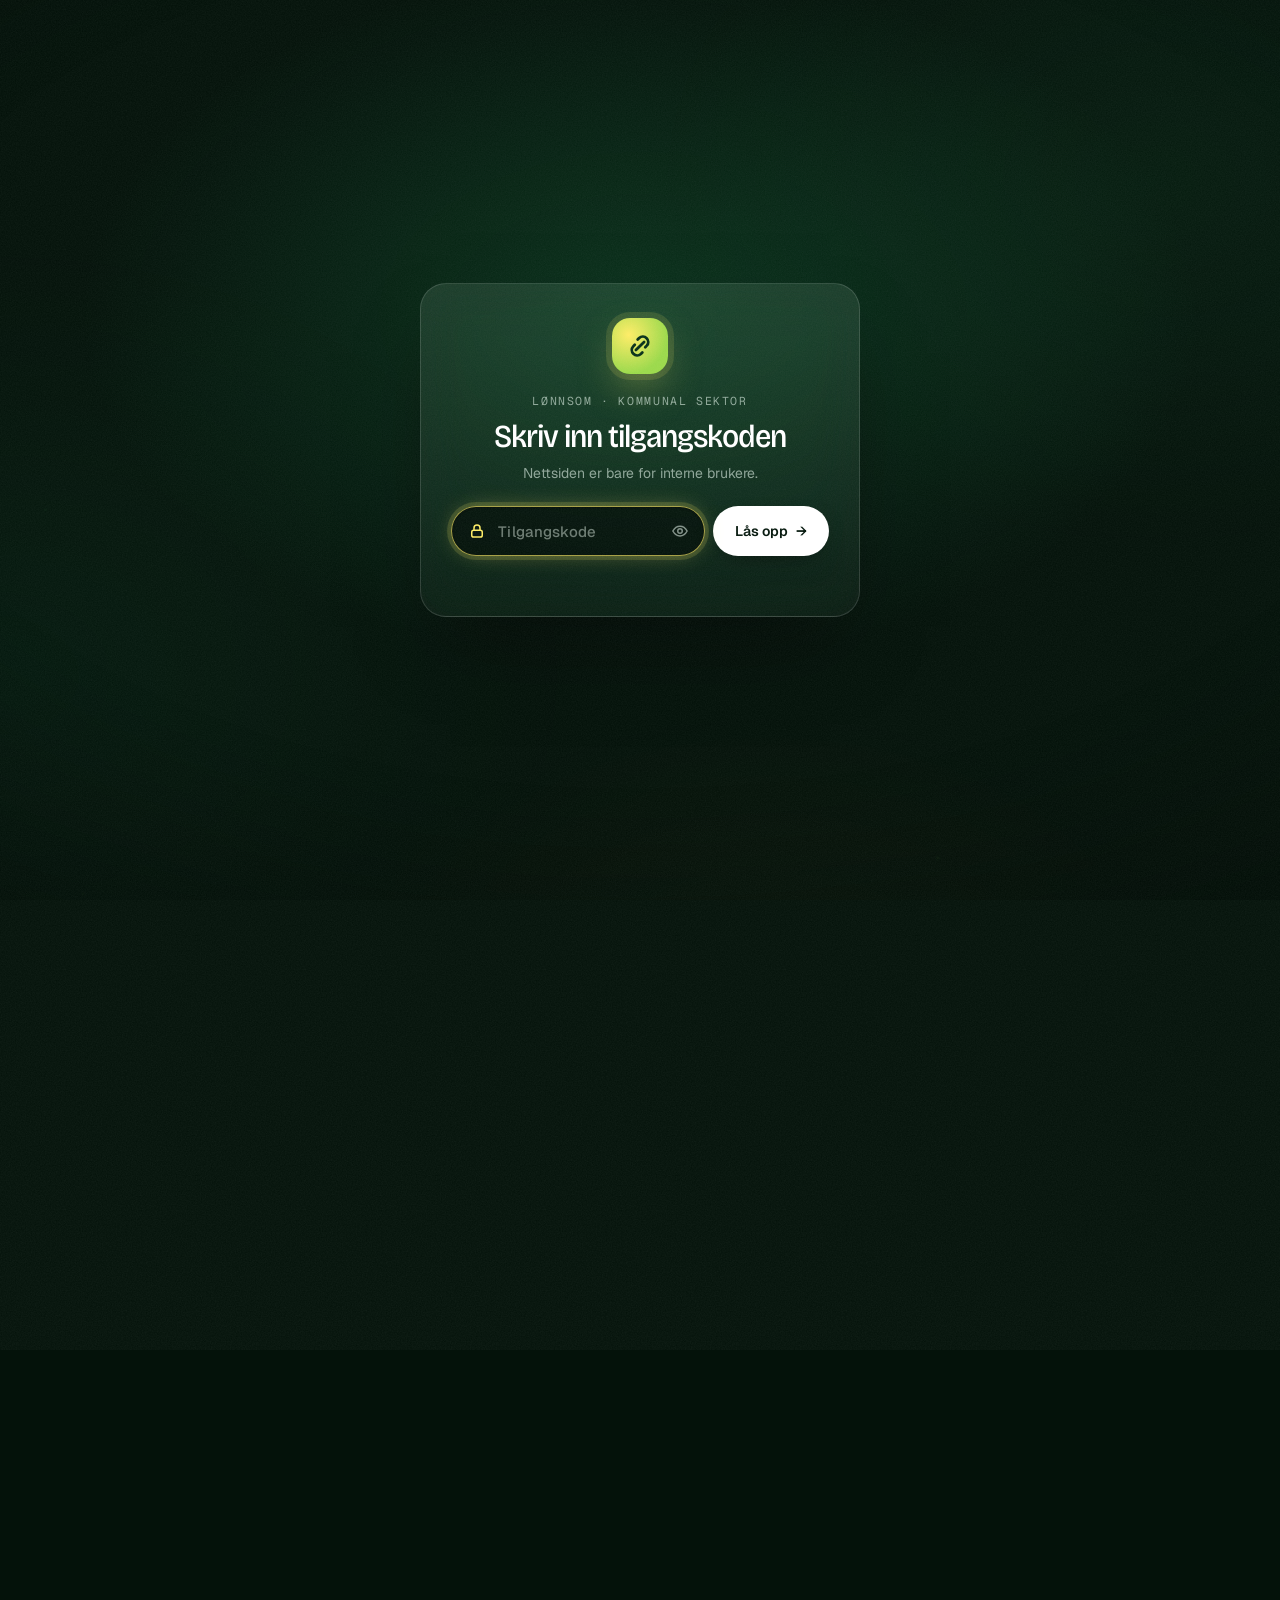
==== commit bdd535ca: "Nye fonter og ryddigere visning i Dager per måned Co-Authored-By: Claude Opus 5.5 <noreply@anthropic" ====
--- a/ferie.html
+++ b/ferie.html
@@ -11,7 +11,7 @@
   <link rel="icon" href="data:image/svg+xml,%3Csvg xmlns=%27http://www.w3.org/2000/svg%27 viewBox=%270 0 32 32%27%3E%3Crect width=%2732%27 height=%2732%27 rx=%278%27 fill=%27%230b4a2b%27/%3E%3Cpath d=%27M12 20l8-8M13.5 9.5l1.6-1.6a5 5 0 0 1 7 7L20.5 16.5M18.5 22.5l-1.6 1.6a5 5 0 0 1-7-7l1.6-1.6%27 fill=%27none%27 stroke=%27%23feed65%27 stroke-width=%272.6%27 stroke-linecap=%27round%27/%3E%3C/svg%3E" />
   <link rel="preconnect" href="https://fonts.googleapis.com" />
   <link rel="preconnect" href="https://fonts.gstatic.com" crossorigin />
-  <link href="https://fonts.googleapis.com/css2?family=Manrope:wght@300;400;500;600;700&family=JetBrains+Mono:wght@400;500&display=swap" rel="stylesheet" />
+  <link href="https://fonts.googleapis.com/css2?family=Bricolage+Grotesque:opsz,wdth,wght@12..96,75..100,400..700&family=Geist:wght@300..700&family=Geist+Mono:wght@400;500&display=swap" rel="stylesheet" />
   <link rel="stylesheet" href="styles.css" />
 </head>
 <body>
--- a/styles.css
+++ b/styles.css
@@ -22,8 +22,9 @@
   --line: rgba(224, 244, 232, 0.1);
   --line-2: rgba(224, 244, 232, 0.18);
   --radius: 22px;
-  --sans: "Manrope", system-ui, -apple-system, "Segoe UI", sans-serif;
-  --mono: "JetBrains Mono", ui-monospace, "SF Mono", Menlo, monospace;
+  --sans: "Geist", system-ui, -apple-system, "Segoe UI", sans-serif;
+  --mono: "Geist Mono", ui-monospace, "SF Mono", Menlo, monospace;
+  --display: "Bricolage Grotesque", "Geist", system-ui, sans-serif;
   color-scheme: dark;
 }
 
@@ -801,7 +802,7 @@
 .oms-10 em { position: absolute; top: -18px; left: 50%; transform: translateX(-50%); font: 500 10.5px var(--mono); font-style: normal; color: var(--muted); }
 
 .leave-grid .leave { padding-top: 20px; }
-.leave[hidden] { display: none; }
+.leave[hidden], .field[hidden] { display: none; }
 .pay { display: inline-block; margin-bottom: 12px; padding: 4px 10px; border-radius: 99px; font: 500 10.5px var(--mono); letter-spacing: .06em; text-transform: uppercase; }
 .pay.lonn { background: rgba(254, 237, 101, 0.12); color: var(--yellow); border: 1px solid rgba(254, 237, 101, 0.3); }
 .pay.nav { background: rgba(31, 168, 94, 0.18); color: #8fe3b4; border: 1px solid rgba(31, 168, 94, 0.4); }
@@ -1336,6 +1337,46 @@
 .pct-big { font-size: 28px; font-weight: 500; letter-spacing: -0.03em; color: var(--yellow); font-variant-numeric: tabular-nums; line-height: 1.15; }
 .pct-sub { font-size: 12.5px; color: rgba(240, 251, 244, 0.75); }
 @media (max-width: 640px) { .dato-main { grid-template-columns: minmax(0, 1fr); } .pin.wide { width: 110px; } }
+/* Dager per måned */
+.tool-wide { grid-column: 1 / -1; }
+.dato-main.dato-two { grid-template-columns: repeat(2, minmax(0, 1fr)); }
+.m-layout { display: grid; grid-template-columns: minmax(0, 380px) minmax(0, 1fr); gap: 20px; align-items: start; }
+.mcal { padding: 16px; border-radius: 18px; border: 1px solid var(--line); background: rgba(1, 8, 4, 0.22); display: grid; gap: 12px; }
+.mc-head { display: flex; align-items: center; justify-content: space-between; gap: 10px; }
+.mc-head b { font-size: 17px; font-weight: 600; color: #fff; letter-spacing: -0.01em; }
+.mc-nav { width: 38px; height: 38px; border-radius: 12px; border: 1px solid var(--line-2); background: rgba(232, 248, 238, 0.06); color: #fff; font: 500 20px/1 var(--sans); cursor: pointer; transition: background 0.2s, border-color 0.2s, opacity 0.2s; }
+.mc-nav:hover:not(:disabled) { background: rgba(254, 237, 101, 0.14); border-color: rgba(254, 237, 101, 0.45); }
+.mc-nav:disabled { opacity: 0.3; cursor: default; }
+.mc-pos { margin: -6px 0 0; text-align: center; font-size: 12px; color: var(--muted); }
+.mc-grid { display: grid; grid-template-columns: repeat(7, minmax(0, 1fr)); gap: 4px; }
+.mc-dow { text-align: center; font-size: 11px; font-weight: 600; text-transform: uppercase; letter-spacing: 0.06em; color: var(--muted); padding-bottom: 4px; }
+.mc-cell { position: relative; display: grid; place-items: center; height: 38px; border-radius: 10px; font-size: 13.5px; font-variant-numeric: tabular-nums; color: var(--faint); }
+.mc-cell.we { color: rgba(240, 251, 244, 0.28); }
+.mc-cell.in { background: rgba(31, 168, 94, 0.32); color: #fff; font-weight: 600; }
+.mc-cell.in.we { background: rgba(232, 248, 238, 0.07); color: rgba(240, 251, 244, 0.6); font-weight: 400; }
+.mc-cell.first, .mc-cell.last { box-shadow: inset 0 0 0 2px var(--yellow); }
+.mc-cell.hol::after { content: ""; position: absolute; bottom: 5px; width: 5px; height: 5px; border-radius: 50%; background: var(--yellow); }
+.mc-sum { display: grid; grid-template-columns: 1fr 1fr; gap: 8px; }
+.mc-sum div { display: grid; gap: 2px; padding: 10px 12px; border-radius: 12px; border: 1px solid var(--line); background: rgba(232, 248, 238, 0.04); }
+.mc-sum b { font-size: 24px; font-weight: 500; letter-spacing: -0.03em; color: var(--yellow); font-variant-numeric: tabular-nums; line-height: 1.1; }
+.mc-sum span { font-size: 12px; color: var(--muted); }
+.mc-range { margin: 0; text-align: center; font-size: 12px; color: var(--muted); }
+.m-table { align-self: start; }
+.m-table th { padding: 0 0 10px; font: 500 10.5px var(--mono); letter-spacing: .1em; text-transform: uppercase; color: var(--faint); text-align: right; border-bottom: 1px solid var(--line-2); }
+.m-table th:first-child { text-align: left; padding-left: 14px; }
+.m-table td:first-child { padding-left: 14px; }
+.m-table td:not(:first-child) { text-align: right; padding-left: 12px; font-weight: 600; color: #fff; white-space: nowrap; font-variant-numeric: tabular-nums; }
+.m-table td small { margin-left: 0; font-weight: 400; }
+.m-table .mrow { cursor: pointer; transition: background 0.2s, box-shadow 0.2s; }
+.m-table .mrow:hover, .m-table .mrow:focus-visible { background: rgba(232, 248, 238, 0.04); outline: none; }
+.m-table .mrow.on { background: rgba(232, 248, 238, 0.06); box-shadow: inset 3px 0 0 var(--yellow); }
+.m-table .mrow.on td:first-child { color: #fff; font-weight: 600; }
+.m-table tfoot td:first-child { padding-left: 14px; }
+.th-short { display: none; }
+@media (max-width: 860px) { .m-layout { grid-template-columns: minmax(0, 1fr); } }
+@media (max-width: 520px) { .th-full { display: none; } .th-short { display: inline; } }
+@media (max-width: 420px) { .mc-cell { height: 34px; font-size: 13px; } .mcal { padding: 12px; } }
+
 
 html[data-theme="light"] .dm { background: rgba(13, 42, 26, 0.035); }
 html[data-theme="light"] .dm:not(.hl) b { color: var(--ink); }
@@ -1390,3 +1431,154 @@
   .menu-panel.opening, .menu-panel.closing, .menu-panel :is(a, .menu-head, .menu-lock) { animation: none !important; }
 }
 .search-kind.k-kalkulator { color: #fff; background: var(--green); }
+
+/* =====================================================================
+   Visuell finpuss
+   ===================================================================== */
+
+/* Myk innglidning (aktiveres av fun.js) */
+html.reveal-on .reveal { opacity: 0; transform: translateY(18px); transition: opacity .6s ease, transform .7s cubic-bezier(.2, .8, .2, 1); transition-delay: var(--rd, 0ms); }
+html.reveal-on .reveal.in { opacity: 1; transform: none; }
+@media print { html.reveal-on .reveal { opacity: 1 !important; transform: none !important; } }
+
+/* Diskret skillelinje mellom seksjoner */
+.section { position: relative; }
+.section::before { content: ""; position: absolute; top: 0; left: 0; right: 0; height: 1px; background: linear-gradient(90deg, transparent, var(--line-2) 20%, var(--line-2) 80%, transparent); }
+
+/* Samme løfte-effekt på alle innholdskort (bare med mus) */
+@media (hover: hover) and (pointer: fine) {
+  :is(.example, .ot-rate, .layer, .cohort, .checklist li, .pct, .rate, .month) { transition: transform .25s ease, border-color .25s ease, box-shadow .25s ease; }
+  :is(.example, .ot-rate, .layer, .cohort:not(.on), .checklist li, .pct, .rate, .month):hover { transform: translateY(-3px); border-color: var(--line-2); box-shadow: 0 1px 0 rgba(255, 255, 255, 0.05) inset, 0 30px 60px -30px rgba(0, 0, 0, 0.8); }
+}
+
+/* Tynt scrollefelt i sidens farger */
+html { scrollbar-width: thin; scrollbar-color: rgba(155, 217, 74, 0.35) var(--night); }
+::-webkit-scrollbar { width: 10px; height: 10px; }
+::-webkit-scrollbar-track { background: var(--night); }
+::-webkit-scrollbar-thumb { background: rgba(155, 217, 74, 0.3); border-radius: 99px; border: 2px solid var(--night); }
+::-webkit-scrollbar-thumb:hover { background: rgba(155, 217, 74, 0.5); }
+html[data-theme="light"] { scrollbar-color: rgba(11, 74, 43, 0.3) #eef5f0; }
+html[data-theme="light"] ::-webkit-scrollbar-track { background: #eef5f0; }
+html[data-theme="light"] ::-webkit-scrollbar-thumb { background: rgba(11, 74, 43, 0.28); border-color: #eef5f0; }
+
+/* Tidslinjen på mobil: datoen over kortet */
+@media (max-width: 640px) {
+  .timeline li { grid-template-columns: 36px minmax(0, 1fr); row-gap: 4px; }
+  .timeline .node { grid-row: 1 / span 2; align-self: center; }
+  .timeline .tl-date { grid-column: 2; grid-row: 1; margin: 6px 0 0 2px; text-align: left; font-size: 12.5px; }
+  .timeline .tl-date small { display: inline; margin-left: 6px; }
+  .timeline .tl-body { grid-column: 2; grid-row: 2; }
+}
+
+/* Ny footer */
+.foot { display: block; max-width: 1280px; margin: 90px auto 0; padding: 0 28px; border-top: 0; color: var(--muted); font-size: 13.5px; }
+.foot-inner {
+  display: grid; grid-template-columns: minmax(0, 1.5fr) minmax(0, 1fr) minmax(0, 1fr); gap: 40px;
+  padding: 40px 36px; border-radius: 26px; border: 1px solid var(--line);
+  background: linear-gradient(180deg, rgba(232, 248, 238, 0.06), rgba(232, 248, 238, 0.02));
+}
+.foot-brand { display: grid; gap: 12px; align-content: start; }
+.foot-brand .brand { font-size: 20px; }
+.foot-brand p { margin: 0; max-width: 340px; font-size: 15px; line-height: 1.55; color: rgba(240, 251, 244, 0.85); }
+.foot-note { font-size: 12.5px; line-height: 1.5; color: var(--faint); max-width: 360px; }
+.foot-col h4 { margin: 4px 0 14px; font: 500 11px var(--mono); letter-spacing: .12em; text-transform: uppercase; color: var(--faint); }
+.foot-links { list-style: none; margin: 0; padding: 0; display: grid; grid-template-columns: 1fr 1fr; gap: 8px 16px; }
+.foot-links a { color: rgba(240, 251, 244, 0.82); text-decoration: none; font-size: 14px; transition: color .15s; }
+.foot-links a:hover { color: #fff; }
+.foot-links a[aria-current="page"] { color: var(--yellow); }
+.foot-rates { margin: 0; display: grid; gap: 8px; }
+.foot-rates div { display: flex; justify-content: space-between; gap: 12px; padding-bottom: 8px; border-bottom: 1px solid var(--line); }
+.foot-rates div:last-child { border-bottom: 0; }
+.foot-rates dt { color: var(--muted); }
+.foot-rates dd { margin: 0; font-weight: 600; color: #fff; font-variant-numeric: tabular-nums; white-space: nowrap; }
+.foot b { color: inherit; font-family: inherit; }
+.foot-bottom { display: flex; justify-content: space-between; align-items: center; gap: 12px; padding: 22px 8px 34px; font-size: 12.5px; color: var(--faint); }
+.foot-top { color: var(--muted); text-decoration: none; padding: 6px 12px; border-radius: 99px; border: 1px solid var(--line); transition: all .15s; }
+.foot-top:hover { color: #fff; border-color: var(--line-2); }
+@media (max-width: 900px) { .foot-inner { grid-template-columns: minmax(0, 1fr) minmax(0, 1fr); } .foot-brand { grid-column: 1 / -1; } }
+@media (max-width: 640px) { .foot { padding: 0 16px; margin-top: 60px; } .foot-inner { grid-template-columns: minmax(0, 1fr); gap: 28px; padding: 28px 22px; } }
+
+html[data-theme="light"] .foot-inner { background: rgba(255, 255, 255, 0.7); border-color: rgba(13, 42, 26, 0.09); }
+html[data-theme="light"] .foot .brand { color: var(--ink); }
+html[data-theme="light"] .foot .brand-mark { stroke: var(--ink); }
+html[data-theme="light"] .foot-brand p { color: rgba(13, 42, 26, 0.8); }
+html[data-theme="light"] .foot-links a { color: rgba(13, 42, 26, 0.78); }
+html[data-theme="light"] .foot-links a:hover { color: var(--ink); }
+html[data-theme="light"] .foot-links a[aria-current="page"] { color: #137a43; font-weight: 600; }
+html[data-theme="light"] .foot-rates dd { color: var(--ink); }
+html[data-theme="light"] .foot-top:hover { color: var(--ink); }
+html[data-theme="light"] :is(.example, .ot-rate, .layer, .cohort:not(.on), .checklist li, .pct, .rate, .month):hover { box-shadow: 0 1px 0 #fff inset, 0 26px 50px -30px rgba(11, 74, 43, 0.4); }
+
+/* Lyst tema: dager per måned */
+html[data-theme="light"] .mcal { background: rgba(13, 42, 26, 0.03); }
+html[data-theme="light"] .mc-head b { color: var(--ink); }
+html[data-theme="light"] .mc-nav { background: #fff; color: var(--ink); border-color: rgba(13, 42, 26, 0.18); }
+html[data-theme="light"] .mc-nav:hover:not(:disabled) { background: rgba(31, 168, 94, 0.1); border-color: var(--green); }
+html[data-theme="light"] .mc-cell { color: rgba(13, 42, 26, 0.4); }
+html[data-theme="light"] .mc-cell.we { color: rgba(13, 42, 26, 0.25); }
+html[data-theme="light"] .mc-cell.in { background: rgba(31, 168, 94, 0.2); color: var(--ink); }
+html[data-theme="light"] .mc-cell.in.we { background: rgba(13, 42, 26, 0.05); color: rgba(13, 42, 26, 0.5); }
+html[data-theme="light"] .mc-cell.first, html[data-theme="light"] .mc-cell.last { box-shadow: inset 0 0 0 2px var(--green); }
+html[data-theme="light"] .mc-cell.hol::after { background: #c9a400; }
+html[data-theme="light"] .mc-sum div { background: #fff; }
+html[data-theme="light"] .mc-sum b { color: var(--green); }
+html[data-theme="light"] .m-table .mrow.on td:first-child, html[data-theme="light"] .m-table td:not(:first-child) { color: var(--ink); }
+html[data-theme="light"] .m-table .mrow.on { background: rgba(31, 168, 94, 0.07); box-shadow: inset 3px 0 0 var(--green); }
+
+/* ============ Egne nedtrekksmenyer ============ */
+.dd { position: relative; }
+.dd-native { position: absolute; inset: 0; width: 100%; height: 100%; opacity: 0; pointer-events: none; }
+.dd-btn {
+  width: 100%; height: 44px; display: flex; align-items: center; justify-content: space-between; gap: 10px;
+  padding: 0 14px; text-align: left; cursor: pointer;
+  font: 500 14px var(--sans); color: #fff;
+  background: rgba(1, 8, 4, 0.35); border: 1px solid var(--line-2); border-radius: 12px;
+  transition: border-color 0.2s, box-shadow 0.2s, background 0.2s;
+}
+.dd-btn:hover { border-color: rgba(254, 237, 101, 0.35); }
+.dd-btn:focus-visible, .dd.open .dd-btn { outline: none; border-color: rgba(254, 237, 101, 0.6); box-shadow: 0 0 0 3px rgba(254, 237, 101, 0.14); }
+.dd-val { min-width: 0; overflow: hidden; text-overflow: ellipsis; white-space: nowrap; }
+.dd-chev { width: 16px; height: 16px; flex: none; fill: none; stroke: currentColor; stroke-width: 2.2; stroke-linecap: round; stroke-linejoin: round; opacity: 0.8; transition: transform 0.25s cubic-bezier(0.2, 0.8, 0.2, 1); }
+.dd.open .dd-chev { transform: rotate(180deg); }
+.dd-list {
+  position: absolute; left: 0; right: 0; top: calc(100% + 6px); z-index: 60;
+  margin: 0; padding: 6px; list-style: none; max-height: 300px; overflow-y: auto; overscroll-behavior: contain; outline: none;
+  border-radius: 14px; border: 1px solid rgba(255, 255, 255, 0.14);
+  background: #0a2716;
+  box-shadow: 0 28px 60px -22px rgba(0, 0, 0, 0.8), 0 0 0 1px rgba(0, 0, 0, 0.2);
+  opacity: 0; visibility: hidden; transform: translateY(-6px) scale(0.98); transform-origin: top center;
+  transition: opacity 0.16s ease, transform 0.18s cubic-bezier(0.2, 0.8, 0.2, 1), visibility 0s linear 0.18s;
+  scrollbar-width: thin; scrollbar-color: rgba(232, 248, 238, 0.25) transparent;
+}
+.dd.up .dd-list { top: auto; bottom: calc(100% + 6px); transform: translateY(6px) scale(0.98); transform-origin: bottom center; }
+.dd.open .dd-list { opacity: 1; visibility: visible; transform: none; transition: opacity 0.16s ease, transform 0.18s cubic-bezier(0.2, 0.8, 0.2, 1); }
+.dd-opt { display: flex; align-items: center; justify-content: space-between; gap: 12px; padding: 10px 12px; border-radius: 9px; font-size: 14px; line-height: 1.3; color: rgba(240, 251, 244, 0.86); cursor: pointer; user-select: none; }
+.dd-opt.act { background: rgba(232, 248, 238, 0.08); color: #fff; }
+.dd-opt.on { color: var(--yellow); font-weight: 600; }
+.dd-opt svg { width: 16px; height: 16px; flex: none; fill: none; stroke: currentColor; stroke-width: 2.4; stroke-linecap: round; stroke-linejoin: round; opacity: 0; }
+.dd-opt.on svg { opacity: 1; }
+.dd-opt.dis { opacity: 0.4; pointer-events: none; }
+.dd-opt small { display: block; margin-top: 2px; font-size: 12px; font-weight: 400; color: var(--muted); }
+.dd-host { position: relative; z-index: 30; }
+.cd-pop .dd-btn { height: 40px; border-radius: 10px; }
+.cd-pop .dd-list { max-height: 220px; }
+@media (prefers-reduced-motion: reduce) { .dd-list, .dd-chev { transition: none; } }
+
+html[data-theme="light"] .dd-btn { background: #fff; color: var(--ink); border-color: rgba(13, 42, 26, 0.18); }
+html[data-theme="light"] .dd-btn:hover { border-color: rgba(31, 168, 94, 0.5); }
+html[data-theme="light"] .dd-btn:focus-visible, html[data-theme="light"] .dd.open .dd-btn { border-color: var(--green); box-shadow: 0 0 0 3px rgba(31, 168, 94, 0.18); }
+html[data-theme="light"] .dd-list { background: #fff; border-color: rgba(13, 42, 26, 0.12); box-shadow: 0 24px 50px -20px rgba(13, 42, 26, 0.35); scrollbar-color: rgba(13, 42, 26, 0.25) transparent; }
+html[data-theme="light"] .dd-opt { color: rgba(13, 42, 26, 0.85); }
+html[data-theme="light"] .dd-opt.act { background: rgba(31, 168, 94, 0.09); color: var(--ink); }
+html[data-theme="light"] .dd-opt.on { color: var(--green); }
+
+/* ============ Titler og store tall: Bricolage Grotesque ============ */
+:is(h1, h2, .big, .maks-date, .out-big, .rate-row b, .ot-rate b, .dm b, .pct-big, .cd-num, .mc-sum b, .mc-head b, .stat b, .menu-title) {
+  font-family: var(--display);
+  font-optical-sizing: auto;
+}
+h1 { font-weight: 500; letter-spacing: -0.022em; font-variation-settings: "wdth" 90; line-height: 0.98; }
+h2 { font-weight: 500; letter-spacing: -0.025em; }
+.section-head h2 { font-weight: 500; letter-spacing: -0.035em; font-variation-settings: "wdth" 88; }
+.gate h1 { font-variation-settings: "wdth" 92; letter-spacing: -0.03em; }
+:is(.big, .maks-date, .out-big, .rate-row b, .ot-rate b, .dm b, .pct-big, .cd-num) { font-weight: 500; letter-spacing: -0.035em; }
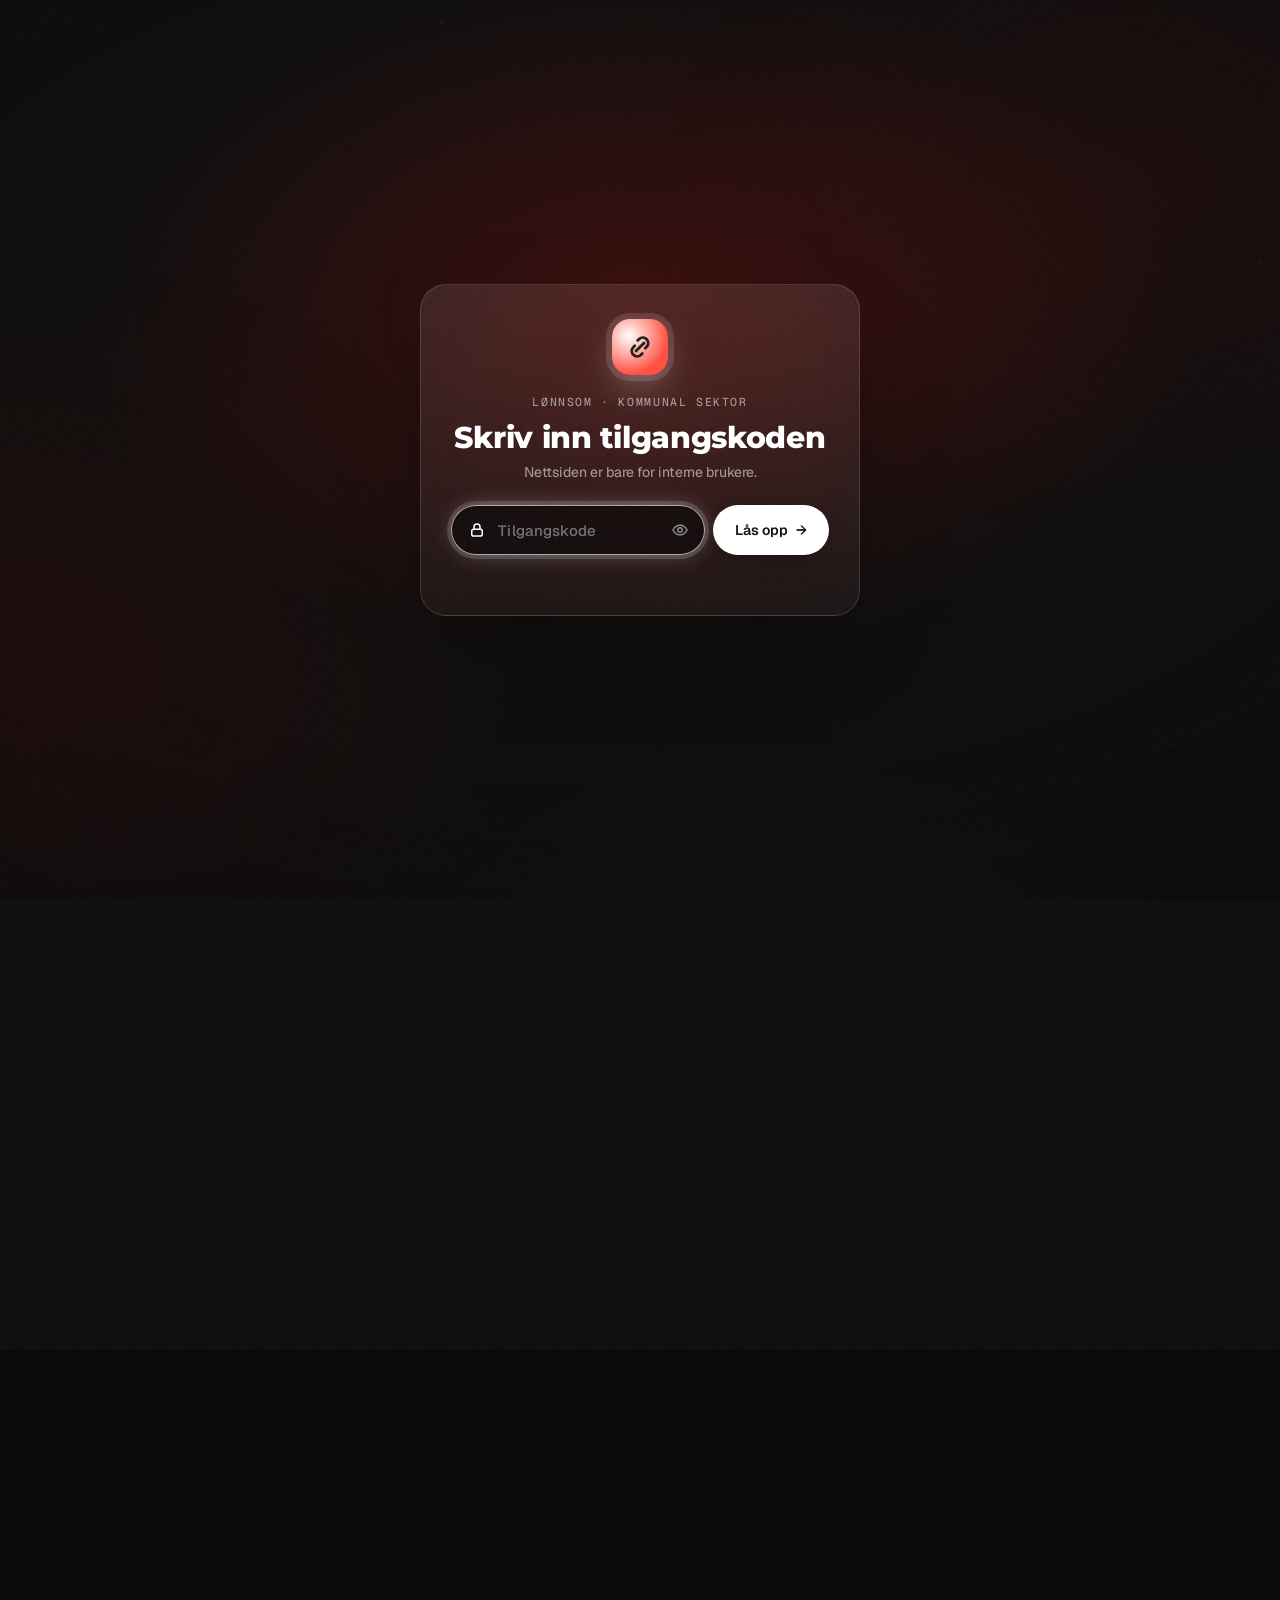
==== commit 4f060ebc: "Rød, hvit og svart profil med glødende bølge og Montserrat-titler Retter også at nedtrekksmenyen kun" ====
--- a/ferie.html
+++ b/ferie.html
@@ -8,10 +8,10 @@
   <script>/* Tilgangskode: skjul siden til koden er skrevet inn (se common.js) */try{if(localStorage.getItem("lonnsom.tilgang")!=="6b29b11ce68a262dfa3caf9f489eb4ff62b6685bd73b86b9f7c54dc0cec670ff")document.documentElement.classList.add("locked")}catch(e){document.documentElement.classList.add("locked")}</script>
   <title>Lønnsom – Ferie og feriepenger</title>
   <meta name="description" content="Ferie og feriepenger i kommunal sektor forklart kort – med feriepengekalkulator og teller for virkedager." />
-  <link rel="icon" href="data:image/svg+xml,%3Csvg xmlns=%27http://www.w3.org/2000/svg%27 viewBox=%270 0 32 32%27%3E%3Crect width=%2732%27 height=%2732%27 rx=%278%27 fill=%27%230b4a2b%27/%3E%3Cpath d=%27M12 20l8-8M13.5 9.5l1.6-1.6a5 5 0 0 1 7 7L20.5 16.5M18.5 22.5l-1.6 1.6a5 5 0 0 1-7-7l1.6-1.6%27 fill=%27none%27 stroke=%27%23feed65%27 stroke-width=%272.6%27 stroke-linecap=%27round%27/%3E%3C/svg%3E" />
+  <link rel="icon" href="data:image/svg+xml,%3Csvg xmlns=%27http://www.w3.org/2000/svg%27 viewBox=%270 0 32 32%27%3E%3Crect width=%2732%27 height=%2732%27 rx=%278%27 fill=%27%237a0804%27/%3E%3Cpath d=%27M12 20l8-8M13.5 9.5l1.6-1.6a5 5 0 0 1 7 7L20.5 16.5M18.5 22.5l-1.6 1.6a5 5 0 0 1-7-7l1.6-1.6%27 fill=%27none%27 stroke=%27%23ffffff%27 stroke-width=%272.6%27 stroke-linecap=%27round%27/%3E%3C/svg%3E" />
   <link rel="preconnect" href="https://fonts.googleapis.com" />
   <link rel="preconnect" href="https://fonts.gstatic.com" crossorigin />
-  <link href="https://fonts.googleapis.com/css2?family=Bricolage+Grotesque:opsz,wdth,wght@12..96,75..100,400..700&family=Geist:wght@300..700&family=Geist+Mono:wght@400;500&display=swap" rel="stylesheet" />
+  <link href="https://fonts.googleapis.com/css2?family=Montserrat:wght@500..900&family=Geist:wght@300..700&family=Geist+Mono:wght@400;500&display=swap" rel="stylesheet" />
   <link rel="stylesheet" href="styles.css" />
 </head>
 <body>
--- a/styles.css
+++ b/styles.css
@@ -1,30 +1,30 @@
 /* ============ Tokens ============ */
 :root {
   /* Palett */
-  --green: #1fa85e;
-  --deep: #0b4a2b;
-  --yellow: #feed65;
-  --lime: #9bd94a;
-  --danger: #ff6b5a;         /* kun for stopp-varsler */           /* overgang green → yellow */
-  --night: #04120a;          /* side-bakgrunn */
-  --cream: #f2fbf5;
+  --green: #e3120b;
+  --deep: #7a0804;
+  --yellow: #ffffff;
+  --lime: #ff4d3d;
+  --danger: #ff8a86;         /* kun for stopp-varsler */           /* overgang green → yellow */
+  --night: #0a0a0a;          /* side-bakgrunn */
+  --cream: #ffffff;
 
   /* Aliaser brukt av app.js */
   --signal: var(--green);
   --ice-300: var(--yellow);
-  --graphite-600: rgba(240, 251, 244, 0.35);
+  --graphite-600: rgba(245, 245, 245, 0.35);
 
   --text: var(--cream);
-  --muted: rgba(226, 244, 233, 0.6);
-  --faint: rgba(226, 244, 233, 0.38);
-  --glass: rgba(232, 248, 238, 0.07);
-  --glass-2: rgba(232, 248, 238, 0.12);
-  --line: rgba(224, 244, 232, 0.1);
-  --line-2: rgba(224, 244, 232, 0.18);
+  --muted: rgba(235, 235, 235, 0.6);
+  --faint: rgba(235, 235, 235, 0.38);
+  --glass: rgba(240, 240, 240, 0.07);
+  --glass-2: rgba(240, 240, 240, 0.12);
+  --line: rgba(234, 234, 234, 0.1);
+  --line-2: rgba(234, 234, 234, 0.18);
   --radius: 22px;
   --sans: "Geist", system-ui, -apple-system, "Segoe UI", sans-serif;
   --mono: "Geist Mono", ui-monospace, "SF Mono", Menlo, monospace;
-  --display: "Bricolage Grotesque", "Geist", system-ui, sans-serif;
+  --display: "Montserrat", "Geist", system-ui, sans-serif;
   color-scheme: dark;
 }
 
@@ -60,7 +60,7 @@
   inset: 0;
   z-index: 99;
   pointer-events: none;
-  background: radial-gradient(ellipse 120% 95% at 50% 40%, transparent 50%, rgba(1, 8, 4, 0.5) 82%, rgba(1, 6, 3, 0.8) 100%);
+  background: radial-gradient(ellipse 120% 95% at 50% 40%, transparent 50%, rgba(4, 4, 4, 0.5) 82%, rgba(4, 4, 4, 0.8) 100%);
 }
 @keyframes grain {
   0% { transform: translate(0, 0); }
@@ -76,9 +76,9 @@
   pointer-events: none;
   z-index: 0;
   background:
-    radial-gradient(700px 520px at 90% 20%, rgba(31, 168, 94, 0.16), transparent 70%),
-    radial-gradient(800px 600px at 0% 75%, rgba(11, 74, 43, 0.35), transparent 70%),
-    radial-gradient(600px 400px at 60% 110%, rgba(254, 237, 101, 0.06), transparent 70%);
+    radial-gradient(700px 520px at 90% 20%, rgba(227, 18, 11, 0.16), transparent 70%),
+    radial-gradient(800px 600px at 0% 75%, rgba(122, 8, 4, 0.35), transparent 70%),
+    radial-gradient(600px 400px at 60% 110%, rgba(255, 255, 255, 0.06), transparent 70%);
 }
 
 main, .foot { position: relative; z-index: 1; }
@@ -98,7 +98,7 @@
 }
 .topbar.scrolled {
   padding-top: 12px; padding-bottom: 12px;
-  background: rgba(4, 18, 10, 0.72);
+  background: rgba(10, 10, 10, 0.72);
   backdrop-filter: blur(18px) saturate(1.3);
   -webkit-backdrop-filter: blur(18px) saturate(1.3);
   border-bottom: 1px solid var(--line);
@@ -106,13 +106,13 @@
 .brand {
   display: inline-flex; align-items: center; gap: 10px;
   font-size: 21px; font-weight: 500; letter-spacing: -0.02em;
-  color: #fff; text-decoration: none;
-}
-.brand-mark { width: 26px; height: 26px; fill: none; stroke: #fff; stroke-width: 2.4; stroke-linecap: round; }
+  color: #ffffff; text-decoration: none;
+}
+.brand-mark { width: 26px; height: 26px; fill: none; stroke: #ffffff; stroke-width: 2.4; stroke-linecap: round; }
 .nav-pill {
   display: flex; gap: 2px; padding: 5px;
   border-radius: 16px;
-  background: rgba(2, 28, 14, 0.38);
+  background: rgba(15, 15, 15, 0.38);
   border: 1px solid rgba(255, 255, 255, 0.14);
   backdrop-filter: blur(18px) saturate(1.3);
   -webkit-backdrop-filter: blur(18px) saturate(1.3);
@@ -120,7 +120,7 @@
 }
 .nav-pill a {
   position: relative;
-  color: #fff;
+  color: #ffffff;
   text-decoration: none;
   font-size: 14.5px; font-weight: 500;
   padding: 9px 16px;
@@ -130,7 +130,7 @@
 .nav-pill a { white-space: nowrap; }
 .nav-pill a:hover { background: rgba(255, 255, 255, 0.1); }
 .nav-pill a.on { background: rgba(255, 255, 255, 0.14); padding-left: 26px; }
-.nav-pill a.on::before { content: ""; position: absolute; left: 13px; top: 50%; width: 5px; height: 5px; margin-top: -2.5px; border-radius: 50%; background: #fff; }
+.nav-pill a.on::before { content: ""; position: absolute; left: 13px; top: 50%; width: 5px; height: 5px; margin-top: -2.5px; border-radius: 50%; background: #ffffff; }
 .topbar .page-menu { justify-self: end; }
 
 /* Sidemeny (nedtrekk) */
@@ -139,20 +139,20 @@
   display: inline-flex; align-items: center; gap: 10px;
   padding: 10px 14px 10px 18px;
   border: 0; border-radius: 999px;
-  background: #fff; color: #04170c;
+  background: #ffffff; color: #0e0e0e;
   font: 600 14px var(--sans);
   box-shadow: 0 14px 36px -14px rgba(0, 0, 0, 0.55);
   transition: transform .2s, box-shadow .2s;
 }
 .menu-btn:hover { transform: translateY(-1px); }
-.menu-btn .menu-label { font: 500 10.5px var(--mono); letter-spacing: .1em; text-transform: uppercase; color: rgba(4, 23, 12, 0.5); }
+.menu-btn .menu-label { font: 500 10.5px var(--mono); letter-spacing: .1em; text-transform: uppercase; color: rgba(14, 14, 14, 0.5); }
 .menu-btn svg { width: 16px; height: 16px; fill: none; stroke: currentColor; stroke-width: 2.2; stroke-linecap: round; stroke-linejoin: round; transition: transform .2s; }
 .page-menu.open .menu-btn svg { transform: rotate(180deg); }
 .menu-panel {
   position: absolute; right: 0; top: calc(100% + 10px);
   width: 320px; padding: 8px;
   border-radius: 20px;
-  background: rgba(6, 30, 17, 0.95);
+  background: rgba(18, 18, 18, 0.95);
   border: 1px solid rgba(255, 255, 255, 0.14);
   backdrop-filter: blur(22px) saturate(1.3);
   -webkit-backdrop-filter: blur(22px) saturate(1.3);
@@ -165,25 +165,25 @@
 .menu-panel a {
   display: grid; grid-template-columns: auto 1fr auto; align-items: center; gap: 14px;
   padding: 12px; border-radius: 14px;
-  color: #fff; text-decoration: none;
+  color: #ffffff; text-decoration: none;
   transition: background .15s;
 }
 .menu-panel a:hover, .menu-panel a:focus-visible { background: rgba(255, 255, 255, 0.08); outline: none; }
-.menu-panel a[aria-current="page"] { background: rgba(254, 237, 101, 0.1); box-shadow: inset 0 0 0 1px rgba(254, 237, 101, 0.3); }
+.menu-panel a[aria-current="page"] { background: rgba(255, 255, 255, 0.1); box-shadow: inset 0 0 0 1px rgba(255, 255, 255, 0.3); }
 .menu-n { font: 500 11px var(--mono); color: var(--faint); }
 .menu-panel a[aria-current="page"] .menu-n { color: var(--yellow); }
 .menu-text { display: grid; gap: 1px; }
 .menu-text b { font-size: 15px; font-weight: 600; }
 .menu-text small { font-size: 12px; color: var(--muted); }
 .menu-panel a svg { width: 16px; height: 16px; fill: none; stroke: var(--muted); stroke-width: 2; stroke-linecap: round; stroke-linejoin: round; transition: transform .15s, stroke .15s; }
-.menu-panel a:hover svg { transform: translateX(3px); stroke: #fff; }
+.menu-panel a:hover svg { transform: translateX(3px); stroke: #ffffff; }
 
 .cta-pill {
   display: inline-flex; align-items: center; gap: 10px;
   padding: 15px 24px;
   border-radius: 999px;
-  background: #fff;
-  color: #04170c;
+  background: #ffffff;
+  color: #0e0e0e;
   font-weight: 600; font-size: 15px;
   text-decoration: none;
   white-space: nowrap;
@@ -207,13 +207,13 @@
   background: var(--deep);
   display: flex;
 }
-.stage-bg { position: absolute; inset: -10%; z-index: -2; filter: blur(46px) saturate(1.15); background: linear-gradient(115deg, #0f6a3a 0%, var(--green) 35%, #14834a 70%, var(--deep) 100%); }
+.stage-bg { position: absolute; inset: -10%; z-index: -2; filter: blur(46px) saturate(1.15); background: linear-gradient(115deg, #700d09 0%, var(--green) 35%, #8c100b 70%, var(--deep) 100%); }
 .blob { position: absolute; border-radius: 50%; animation: drift 18s ease-in-out infinite alternate; }
-.b1 { width: 40%; height: 50%; left: 36%; top: 8%; opacity: .9; background: radial-gradient(circle, var(--yellow) 0%, #e6e85a 30%, rgba(155, 217, 74, 0.6) 58%, transparent 72%); }
-.b2 { width: 28%; height: 34%; left: 44%; top: 16%; opacity: .75; background: radial-gradient(circle, rgba(255, 246, 180, 0.95), rgba(254, 237, 101, 0) 65%); animation-duration: 22s; }
-.b3 { width: 22%; height: 78%; left: 58%; top: 8%; border-radius: 45% 45% 30% 30%; background: radial-gradient(ellipse at 50% 40%, #021a0d 0%, rgba(6, 50, 26, 0.85) 45%, transparent 72%); animation-duration: 26s; }
+.b1 { width: 40%; height: 50%; left: 36%; top: 8%; opacity: .9; background: radial-gradient(circle, var(--yellow) 0%, #ffffff 30%, rgba(255, 77, 61, 0.6) 58%, transparent 72%); }
+.b2 { width: 28%; height: 34%; left: 44%; top: 16%; opacity: .75; background: radial-gradient(circle, rgba(255, 255, 255, 0.95), rgba(255, 255, 255, 0) 65%); animation-duration: 22s; }
+.b3 { width: 22%; height: 78%; left: 58%; top: 8%; border-radius: 45% 45% 30% 30%; background: radial-gradient(ellipse at 50% 40%, #0e0e0e 0%, rgba(28, 28, 28, 0.85) 45%, transparent 72%); animation-duration: 26s; }
 .b4 { width: 50%; height: 60%; right: -10%; bottom: -10%; background: radial-gradient(circle, var(--deep) 0%, transparent 70%); animation-duration: 20s; }
-.b5 { width: 40%; height: 40%; left: -12%; top: -8%; background: radial-gradient(circle, rgba(11, 74, 43, 0.9), transparent 70%); animation-duration: 24s; }
+.b5 { width: 40%; height: 40%; left: -12%; top: -8%; background: radial-gradient(circle, rgba(122, 8, 4, 0.9), transparent 70%); animation-duration: 24s; }
 @keyframes drift {
   0% { transform: translate(0, 0) scale(1); }
   50% { transform: translate(3%, -2%) scale(1.05); }
@@ -223,8 +223,8 @@
 .scrim {
   position: absolute; inset: 0; z-index: -1; pointer-events: none;
   background:
-    radial-gradient(ellipse 75% 65% at 22% 88%, rgba(2, 28, 14, 0.62), rgba(2, 28, 14, 0.25) 55%, transparent 80%),
-    linear-gradient(180deg, rgba(0, 0, 0, 0) 40%, rgba(3, 30, 15, 0.55) 100%);
+    radial-gradient(ellipse 75% 65% at 22% 88%, rgba(15, 15, 15, 0.62), rgba(15, 15, 15, 0.25) 55%, transparent 80%),
+    linear-gradient(180deg, rgba(0, 0, 0, 0) 40%, rgba(16, 16, 16, 0.55) 100%);
 }
 /* Partikler: i heroen og bak innholdet på resten av siden */
 .hero-particles { position: absolute; inset: 0; z-index: -1; width: 100%; height: 100%; pointer-events: none; }
@@ -251,10 +251,10 @@
   color: var(--muted);
 }
 .stage .eyebrow {
-  color: #fff;
+  color: #ffffff;
   padding: 7px 14px;
   border-radius: 999px;
-  background: rgba(2, 28, 14, 0.42);
+  background: rgba(15, 15, 15, 0.42);
   border: 1px solid rgba(255, 255, 255, 0.14);
   backdrop-filter: blur(10px);
   -webkit-backdrop-filter: blur(10px);
@@ -265,11 +265,11 @@
   line-height: 0.98;
   letter-spacing: -0.045em;
   font-weight: 400;
-  color: #fff;
-  text-shadow: 0 1px 2px rgba(2, 24, 12, 0.35), 0 4px 40px rgba(2, 24, 12, 0.45);
+  color: #ffffff;
+  text-shadow: 0 1px 2px rgba(13, 13, 13, 0.35), 0 4px 40px rgba(13, 13, 13, 0.45);
 }
 .hero-row { display: flex; align-items: center; gap: 28px; margin-top: 28px; flex-wrap: wrap; }
-.lead { margin: 0; font-size: 17px; line-height: 1.5; color: #fff; max-width: 520px; font-weight: 500; text-shadow: 0 1px 14px rgba(2, 24, 12, 0.55); }
+.lead { margin: 0; font-size: 17px; line-height: 1.5; color: #ffffff; max-width: 520px; font-weight: 500; text-shadow: 0 1px 14px rgba(13, 13, 13, 0.55); }
 
 .facts {
   grid-column: 2;
@@ -279,7 +279,7 @@
   width: 290px;
   padding: 14px;
   border-radius: 24px;
-  background: rgba(8, 70, 38, 0.28);
+  background: rgba(72, 8, 6, 0.28);
   border: 1px solid rgba(255, 255, 255, 0.14);
   backdrop-filter: blur(20px) saturate(1.2);
   -webkit-backdrop-filter: blur(20px) saturate(1.2);
@@ -295,7 +295,7 @@
   border: 1px solid rgba(255, 255, 255, 0.12);
 }
 .fact span { grid-column: 1 / -1; font-size: 15px; color: rgba(255, 255, 255, 0.92); margin-bottom: 10px; }
-.fact b { font-size: 22px; font-weight: 500; letter-spacing: -0.02em; color: #fff; }
+.fact b { font-size: 22px; font-weight: 500; letter-spacing: -0.02em; color: #ffffff; }
 .fact i { font-style: normal; font-size: 12px; color: rgba(255, 255, 255, 0.7); padding: 3px 10px; border-radius: 99px; background: rgba(0, 0, 0, 0.18); }
 
 .features {
@@ -307,11 +307,11 @@
   display: grid; grid-template-columns: repeat(4, 1fr); gap: 20px;
 }
 .features li { display: grid; align-content: start; gap: 10px; font-size: 14.5px; color: rgba(255, 255, 255, 0.92); line-height: 1.4; max-width: 230px; }
-.features svg { width: 22px; height: 22px; fill: none; stroke: #fff; stroke-width: 1.7; stroke-linecap: round; stroke-linejoin: round; }
+.features svg { width: 22px; height: 22px; fill: none; stroke: #ffffff; stroke-width: 1.7; stroke-linecap: round; stroke-linejoin: round; }
 
 /* ============ Cards ============ */
 .card {
-  background: linear-gradient(180deg, rgba(232, 248, 238, 0.08), rgba(232, 248, 238, 0.035));
+  background: linear-gradient(180deg, rgba(240, 240, 240, 0.08), rgba(240, 240, 240, 0.035));
   border: 1px solid var(--line);
   border-radius: var(--radius);
   box-shadow: 0 1px 0 rgba(255, 255, 255, 0.05) inset, 0 30px 60px -36px rgba(0, 0, 0, 0.7);
@@ -319,8 +319,8 @@
   -webkit-backdrop-filter: blur(16px);
 }
 .card-head { display: flex; justify-content: space-between; align-items: center; margin-bottom: 18px; gap: 12px; }
-h2 { margin: 0; font-size: 24px; letter-spacing: -0.03em; font-weight: 500; color: #fff; }
-h3 { margin: 0 0 6px; font-size: 15.5px; font-weight: 600; color: #fff; letter-spacing: -0.01em; }
+h2 { margin: 0; font-size: 24px; letter-spacing: -0.03em; font-weight: 500; color: #ffffff; }
+h3 { margin: 0 0 6px; font-size: 15.5px; font-weight: 600; color: #ffffff; letter-spacing: -0.01em; }
 
 /* ============ Calculator layout ============ */
 .calc {
@@ -335,7 +335,7 @@
 .field { display: flex; flex-direction: column; gap: 7px; margin-bottom: 16px; min-width: 0; }
 .field > span {
   display: flex; justify-content: space-between; align-items: baseline; gap: 8px;
-  font-size: 13px; font-weight: 500; color: rgba(240, 251, 244, 0.82);
+  font-size: 13px; font-weight: 500; color: rgba(245, 245, 245, 0.82);
 }
 .field em { font-style: normal; font-size: 11px; color: var(--faint); font-family: var(--mono); }
 .field small, fieldset small { font-size: 12px; color: var(--muted); line-height: 1.45; }
@@ -351,15 +351,15 @@
   padding: 0 14px;
   font: 500 14px var(--sans);
   font-variant-numeric: tabular-nums;
-  color: #fff;
-  background: rgba(1, 8, 4, 0.35);
+  color: #ffffff;
+  background: rgba(4, 4, 4, 0.35);
   border: 1px solid var(--line-2);
   border-radius: 12px;
   outline: none;
   transition: border-color .15s, box-shadow .15s, background .15s;
 }
-input:hover { border-color: rgba(224, 244, 232, 0.3); }
-input:focus { border-color: rgba(254, 237, 101, 0.6); box-shadow: 0 0 0 3px rgba(254, 237, 101, 0.14); background: rgba(1, 8, 4, 0.55); }
+input:hover { border-color: rgba(234, 234, 234, 0.3); }
+input:focus { border-color: rgba(255, 255, 255, 0.6); box-shadow: 0 0 0 3px rgba(255, 255, 255, 0.14); background: rgba(4, 4, 4, 0.55); }
 input[type="date"]::-webkit-calendar-picker-indicator { filter: invert(0.9) sepia(.3); opacity: .6; cursor: pointer; }
 .suffix { position: relative; }
 .suffix input { padding-right: 38px; }
@@ -369,28 +369,28 @@
   -webkit-appearance: none; appearance: none;
   width: 100%; height: 6px; margin: 10px 0 4px;
   border-radius: 99px;
-  background: linear-gradient(90deg, var(--green), var(--lime) calc(var(--p, 100%) * .7), var(--yellow) var(--p, 100%), rgba(224, 244, 232, 0.14) var(--p, 100%));
+  background: linear-gradient(90deg, var(--green), var(--lime) calc(var(--p, 100%) * .7), var(--yellow) var(--p, 100%), rgba(234, 234, 234, 0.14) var(--p, 100%));
   outline: none;
 }
 input[type="range"]::-webkit-slider-thumb {
   -webkit-appearance: none; width: 20px; height: 20px; border-radius: 50%;
-  background: #fff; border: 0; cursor: pointer;
-  box-shadow: 0 0 0 5px rgba(254, 237, 101, 0.25), 0 2px 10px rgba(0,0,0,.5);
+  background: #ffffff; border: 0; cursor: pointer;
+  box-shadow: 0 0 0 5px rgba(255, 255, 255, 0.25), 0 2px 10px rgba(0,0,0,.5);
 }
 input[type="range"]::-moz-range-thumb {
   width: 18px; height: 18px; border-radius: 50%; border: 0;
-  background: #fff; cursor: pointer;
+  background: #ffffff; cursor: pointer;
 }
 
 .adv { border-top: 1px solid var(--line); margin-top: 6px; padding-top: 14px; }
 .adv summary {
   cursor: pointer; list-style: none;
   display: flex; justify-content: space-between; align-items: center; gap: 10px;
-  font-weight: 600; font-size: 14px; color: #fff;
+  font-weight: 600; font-size: 14px; color: #ffffff;
 }
 .adv summary::-webkit-details-marker { display: none; }
 .adv summary span { font: 400 11px var(--mono); color: var(--faint); }
-.adv summary::after { content: "+"; display: grid; place-items: center; flex: none; width: 24px; height: 24px; border-radius: 50%; background: var(--glass-2); font: 500 15px var(--sans); color: #fff; }
+.adv summary::after { content: "+"; display: grid; place-items: center; flex: none; width: 24px; height: 24px; border-radius: 50%; background: var(--glass-2); font: 500 15px var(--sans); color: #ffffff; }
 .adv[open] summary::after { content: "–"; }
 .adv[open] summary { margin-bottom: 16px; }
 fieldset { border: 0; border-bottom: 1px solid var(--line); padding: 0 0 6px; margin: 0 0 18px; min-width: 0; }
@@ -399,15 +399,15 @@
 
 button { font-family: inherit; cursor: pointer; }
 .ghost {
-  background: var(--glass); color: rgba(240, 251, 244, 0.85);
+  background: var(--glass); color: rgba(245, 245, 245, 0.85);
   border: 1px solid var(--line-2); border-radius: 999px;
   padding: 8px 14px; font-size: 13px; font-weight: 500;
   transition: all .15s;
 }
-.ghost:hover { color: #fff; background: var(--glass-2); }
+.ghost:hover { color: #ffffff; background: var(--glass-2); }
 .primary {
   display: inline-flex; align-items: center; gap: 8px;
-  background: #fff; color: #04170c; border: 0; border-radius: 999px;
+  background: #ffffff; color: #0e0e0e; border: 0; border-radius: 999px;
   padding: 9px 18px; font-size: 13px; font-weight: 600;
   box-shadow: 0 10px 26px -12px rgba(0, 0, 0, 0.6);
   transition: transform .15s;
@@ -427,9 +427,9 @@
   backdrop-filter: blur(10px);
 }
 .alert::before { content: ""; flex: none; width: 8px; height: 8px; margin-top: 6px; border-radius: 50%; background: var(--faint); }
-.alert.warn { border-color: rgba(254, 237, 101, 0.3); background: rgba(254, 237, 101, 0.07); }
+.alert.warn { border-color: rgba(255, 255, 255, 0.3); background: rgba(255, 255, 255, 0.07); }
 .alert.warn::before { background: var(--yellow); }
-.alert.stop { border-color: rgba(255, 107, 90, 0.45); background: rgba(255, 107, 90, 0.1); }
+.alert.stop { border-color: rgba(255, 96, 90, 0.45); background: rgba(255, 96, 90, 0.1); }
 .alert.stop::before { background: var(--danger); }
 
 .split { display: grid; grid-template-columns: 1fr 1fr; gap: 16px; }
@@ -438,47 +438,47 @@
   display: inline-flex; align-items: center; gap: 8px;
   font: 500 11px var(--mono); letter-spacing: .12em; text-transform: uppercase; color: var(--muted);
 }
-.pane .tag i { width: 8px; height: 8px; border-radius: 50%; background: var(--yellow); box-shadow: 0 0 10px rgba(254, 237, 101, 0.7); }
+.pane .tag i { width: 8px; height: 8px; border-radius: 50%; background: var(--yellow); box-shadow: 0 0 10px rgba(255, 255, 255, 0.7); }
 .pane.agp .tag { color: rgba(255, 255, 255, 0.85); }
-.pane.agp .tag i { background: #fff; box-shadow: 0 0 10px rgba(255,255,255,.7); }
+.pane.agp .tag i { background: #ffffff; box-shadow: 0 0 10px rgba(255,255,255,.7); }
 .pane.agp {
   border-color: rgba(255, 255, 255, 0.16);
   background:
-    radial-gradient(120% 140% at 0% 0%, rgba(254, 237, 101, 0.35), transparent 50%),
+    radial-gradient(120% 140% at 0% 0%, rgba(255, 255, 255, 0.35), transparent 50%),
     linear-gradient(135deg, var(--green), var(--deep));
 }
 .pane.agp .sub, .pane.agp .kv dt { color: rgba(255, 255, 255, 0.75); }
-.big { font-size: clamp(23px, 2.6vw, 30px); font-weight: 500; letter-spacing: -0.035em; color: #fff; margin: 12px 0 2px; line-height: 1.15; }
+.big { font-size: clamp(23px, 2.6vw, 30px); font-weight: 500; letter-spacing: -0.035em; color: #ffffff; margin: 12px 0 2px; line-height: 1.15; }
 .big .arrow { color: rgba(255, 255, 255, 0.55); font-weight: 300; margin: 0 6px; }
 .sub { color: var(--muted); font-size: 13px; }
 .kv { display: grid; grid-template-columns: 1fr auto; gap: 7px 12px; margin-top: 16px; font-size: 13px; }
 .kv dt { color: var(--muted); }
-.kv dd { margin: 0; text-align: right; font-weight: 600; font-variant-numeric: tabular-nums; color: #fff; }
+.kv dd { margin: 0; text-align: right; font-weight: 600; font-variant-numeric: tabular-nums; color: #ffffff; }
 
 .maks-card { padding: 26px; display: grid; grid-template-columns: auto 1fr; gap: 30px; align-items: center; }
 .ring { position: relative; width: 172px; height: 172px; }
 .ring svg { width: 100%; height: 100%; transform: rotate(-90deg); }
 .ring circle { fill: none; stroke-width: 12; }
-.ring .bg { stroke: rgba(224, 244, 232, 0.08); }
-.ring .prior { stroke: rgba(240, 251, 244, 0.35); }
+.ring .bg { stroke: rgba(234, 234, 234, 0.08); }
+.ring .prior { stroke: rgba(245, 245, 245, 0.35); }
 .ring .used { stroke: var(--yellow); transition: stroke-dasharray .6s cubic-bezier(.2,.8,.2,1); }
 .ring .agp { stroke: var(--green); }
 .ring-label { position: absolute; inset: 0; display: grid; place-content: center; text-align: center; }
-.ring-label b { font-size: 40px; font-weight: 500; letter-spacing: -0.04em; color: #fff; line-height: 1; }
+.ring-label b { font-size: 40px; font-weight: 500; letter-spacing: -0.04em; color: #ffffff; line-height: 1; }
 .ring-label span { font-size: 11.5px; color: var(--muted); margin-top: 4px; }
-.maks-date { font-size: clamp(32px, 4vw, 52px); font-weight: 400; letter-spacing: -0.045em; color: #fff; line-height: 1.02; margin: 8px 0 8px; }
+.maks-date { font-size: clamp(32px, 4vw, 52px); font-weight: 400; letter-spacing: -0.045em; color: #ffffff; line-height: 1.02; margin: 8px 0 8px; }
 .maks-date .red { color: var(--danger); }
 .stats { display: grid; grid-template-columns: repeat(3, 1fr); gap: 10px; margin-top: 18px; }
-.stat { padding: 12px 14px; border-radius: 14px; background: rgba(232, 248, 238, 0.06); border: 1px solid var(--line); }
-.stat b { display: block; font-size: 19px; font-weight: 600; letter-spacing: -0.02em; color: #fff; }
+.stat { padding: 12px 14px; border-radius: 14px; background: rgba(240, 240, 240, 0.06); border: 1px solid var(--line); }
+.stat b { display: block; font-size: 19px; font-weight: 600; letter-spacing: -0.02em; color: #ffffff; }
 .stat span { font-size: 11.5px; color: var(--muted); }
 
 .money { padding: 22px 24px; }
 .money table { width: 100%; border-collapse: collapse; margin-top: 14px; font-size: 13.5px; }
 .money th { text-align: left; font-weight: 500; color: var(--faint); padding: 8px 0; font-size: 12px; border-bottom: 1px solid var(--line); }
 .money th:not(:first-child), .money td:not(:first-child) { text-align: right; }
-.money td { padding: 12px 0; border-bottom: 1px solid var(--line); font-weight: 600; font-variant-numeric: tabular-nums; color: #fff; }
-.money td:first-child { font-weight: 400; color: rgba(240, 251, 244, 0.85); }
+.money td { padding: 12px 0; border-bottom: 1px solid var(--line); font-weight: 600; font-variant-numeric: tabular-nums; color: #ffffff; }
+.money td:first-child { font-weight: 400; color: rgba(245, 245, 245, 0.85); }
 .money tr:last-child td { border-bottom: 0; }
 .money .pill { display: inline-block; width: 9px; height: 9px; border-radius: 50%; margin-right: 10px; vertical-align: 0; }
 .money .note { margin: 14px 0 0; font-size: 12px; color: var(--muted); }
@@ -492,23 +492,23 @@
 .section-head .eyebrow { margin-bottom: 8px; }
 
 .seg { display: inline-flex; padding: 5px; border-radius: 16px; background: var(--glass); border: 1px solid var(--line); backdrop-filter: blur(12px); }
-.seg button { border: 0; background: transparent; color: rgba(240, 251, 244, 0.8); padding: 9px 16px; border-radius: 11px; font-size: 13.5px; font-weight: 500; transition: all .15s; }
-.seg button.on { background: #fff; color: #04170c; font-weight: 600; }
+.seg button { border: 0; background: transparent; color: rgba(245, 245, 245, 0.8); padding: 9px 16px; border-radius: 11px; font-size: 13.5px; font-weight: 500; transition: all .15s; }
+.seg button.on { background: #ffffff; color: #0e0e0e; font-weight: 600; }
 
 /* ============ Calendar ============ */
-.legend { display: flex; gap: 18px; flex-wrap: wrap; font-size: 13px; color: rgba(240, 251, 244, 0.8); margin-bottom: 16px; }
+.legend { display: flex; gap: 18px; flex-wrap: wrap; font-size: 13px; color: rgba(245, 245, 245, 0.8); margin-bottom: 16px; }
 .legend span { display: inline-flex; align-items: center; gap: 8px; }
 .sw { width: 14px; height: 14px; border-radius: 50%; display: inline-block; }
 .sw.agp { background: var(--green); }
 .sw.nav { background: var(--yellow); }
-.sw.proj { background: transparent; border: 1px dashed rgba(254, 237, 101, 0.6); }
-.sw.maks { background: transparent; border: 2px solid #fff; }
+.sw.proj { background: transparent; border: 1px dashed rgba(255, 255, 255, 0.6); }
+.sw.maks { background: transparent; border: 2px solid #ffffff; }
 .sw.hol { background: transparent; position: relative; border: 1px solid var(--line-2); }
 .sw.hol::after { content: ""; position: absolute; top: 1px; right: 1px; width: 4px; height: 4px; border-radius: 50%; background: var(--lime); }
 
 .months { display: grid; grid-template-columns: repeat(auto-fill, minmax(min(260px, 100%), 1fr)); gap: 14px; }
 .month { padding: 18px; }
-.month h4 { margin: 0 0 12px; font-size: 15px; font-weight: 500; letter-spacing: -0.01em; color: #fff; display: flex; justify-content: space-between; text-transform: capitalize; }
+.month h4 { margin: 0 0 12px; font-size: 15px; font-weight: 500; letter-spacing: -0.01em; color: #ffffff; display: flex; justify-content: space-between; text-transform: capitalize; }
 .month h4 span { font: 400 11px var(--mono); color: var(--faint); text-transform: none; align-self: center; }
 .dow, .days { display: grid; grid-template-columns: repeat(7, 1fr); gap: 4px; }
 .dow span { font: 500 10px var(--mono); color: var(--faint); text-align: center; padding-bottom: 4px; }
@@ -518,22 +518,22 @@
   display: grid; place-items: center;
   font-size: 12px; font-weight: 500;
   font-variant-numeric: tabular-nums;
-  color: rgba(240, 251, 244, 0.78);
+  color: rgba(245, 245, 245, 0.78);
   border-radius: 50%;
   transition: transform .12s;
 }
 .d.empty { visibility: hidden; }
 .d.we { color: var(--faint); }
-.d.agp { background: var(--green); color: #fff; }
-.d.agp.we { background: rgba(31, 168, 94, 0.55); }
-.d.nav { background: var(--yellow); color: #073019; font-weight: 600; }
-.d.nav.we { background: rgba(254, 237, 101, 0.45); }
-.d.nav.ferie { background: repeating-linear-gradient(135deg, rgba(254,237,101,.5) 0 3px, rgba(254,237,101,.15) 3px 6px); color: #fff; }
-.d.proj { border: 1px dashed rgba(254, 237, 101, 0.5); color: rgba(240, 251, 244, 0.85); }
-.d.maks { outline: 2px solid #fff; outline-offset: 2px; font-weight: 700; color: #fff; }
-.d.maks.nav { color: #073019; }
+.d.agp { background: var(--green); color: #ffffff; }
+.d.agp.we { background: rgba(227, 18, 11, 0.55); }
+.d.nav { background: var(--yellow); color: #1c1c1c; font-weight: 600; }
+.d.nav.we { background: rgba(255, 255, 255, 0.45); }
+.d.nav.ferie { background: repeating-linear-gradient(135deg, rgba(255,255,255,.5) 0 3px, rgba(255,255,255,.15) 3px 6px); color: #ffffff; }
+.d.proj { border: 1px dashed rgba(255, 255, 255, 0.5); color: rgba(245, 245, 245, 0.85); }
+.d.maks { outline: 2px solid #ffffff; outline-offset: 2px; font-weight: 700; color: #ffffff; }
+.d.maks.nav { color: #1c1c1c; }
 .d.hol::after { content: ""; position: absolute; top: 2px; right: 2px; width: 5px; height: 5px; border-radius: 50%; background: var(--lime); box-shadow: 0 0 0 1.5px var(--night); }
-.d.today { box-shadow: inset 0 0 0 1.5px #fff; }
+.d.today { box-shadow: inset 0 0 0 1.5px #ffffff; }
 .d[title]:hover { transform: scale(1.15); z-index: 2; }
 .months .more { display: grid; place-items: center; text-align: center; color: var(--muted); font-size: 13px; padding: 20px; }
 
@@ -541,13 +541,13 @@
 .timeline { list-style: none; margin: 0; padding: 0; position: relative; display: grid; gap: 10px; }
 .timeline::before { content: ""; position: absolute; left: 17px; top: 14px; bottom: 14px; width: 2px; background: linear-gradient(var(--yellow), var(--green) 25%, var(--line-2) 55%); }
 .timeline li { position: relative; display: grid; grid-template-columns: 36px minmax(0, 1fr) 150px; gap: 14px; align-items: center; }
-.timeline .node { width: 36px; height: 36px; border-radius: 50%; display: grid; place-items: center; background: #0a2617; border: 1px solid var(--line-2); font: 500 9.5px var(--mono); color: rgba(240, 251, 244, 0.8); z-index: 1; }
-.timeline li.past .node { background: rgba(240, 251, 244, 0.85); border-color: transparent; color: #073019; }
-.timeline li.key .node { border-color: var(--green); color: #fff; background: #0c311d; }
-.timeline li.key.past .node { background: var(--green); color: #fff; }
+.timeline .node { width: 36px; height: 36px; border-radius: 50%; display: grid; place-items: center; background: #181818; border: 1px solid var(--line-2); font: 500 9.5px var(--mono); color: rgba(245, 245, 245, 0.8); z-index: 1; }
+.timeline li.past .node { background: rgba(245, 245, 245, 0.85); border-color: transparent; color: #1c1c1c; }
+.timeline li.key .node { border-color: var(--green); color: #ffffff; background: #1e1e1e; }
+.timeline li.key.past .node { background: var(--green); color: #ffffff; }
 .timeline .tl-body { padding: 15px 20px; }
 .timeline .tl-body p { margin: 0; font-size: 13px; color: var(--muted); }
-.timeline .tl-date { font-size: 14px; font-weight: 600; color: #fff; text-align: right; white-space: nowrap; font-variant-numeric: tabular-nums; }
+.timeline .tl-date { font-size: 14px; font-weight: 600; color: #ffffff; text-align: right; white-space: nowrap; font-variant-numeric: tabular-nums; }
 .timeline .tl-date small { display: block; font-size: 11.5px; font-weight: 400; color: var(--faint); }
 
 /* ============ Rules ============ */
@@ -555,15 +555,15 @@
 .rule { position: relative; padding: 22px 24px 48px; border-radius: var(--radius); border: 1px solid var(--line); background: var(--glass); backdrop-filter: blur(12px); transition: border-color .2s, transform .2s, background .2s; }
 .rule:hover { border-color: var(--line-2); background: var(--glass-2); transform: translateY(-3px); }
 .rule h3 { font-size: 17px; font-weight: 500; letter-spacing: -0.02em; margin-bottom: 8px; }
-.rule p { margin: 0; color: rgba(240, 251, 244, 0.72); font-size: 13.5px; }
-.rule b { color: #fff; font-weight: 600; }
+.rule p { margin: 0; color: rgba(245, 245, 245, 0.72); font-size: 13.5px; }
+.rule b { color: #ffffff; font-weight: 600; }
 .rule .ref { position: absolute; left: 24px; bottom: 18px; font: 500 11px var(--mono); color: var(--yellow); letter-spacing: .04em; }
-.disclaimer { margin: 24px 0 0; padding: 16px 18px; border-left: 2px solid var(--yellow); color: var(--muted); font-size: 13px; background: rgba(232, 248, 238, 0.04); border-radius: 0 12px 12px 0; }
+.disclaimer { margin: 24px 0 0; padding: 16px 18px; border-left: 2px solid var(--yellow); color: var(--muted); font-size: 13px; background: rgba(240, 240, 240, 0.04); border-radius: 0 12px 12px 0; }
 
 /* ============ Footer / toast ============ */
 .foot { max-width: 1280px; margin: 72px auto 0; padding: 26px 28px; display: flex; justify-content: space-between; gap: 12px; flex-wrap: wrap; color: var(--muted); font-size: 13px; border-top: 1px solid var(--line); }
-.foot b { color: #fff; font-weight: 600; }
-.toast { position: fixed; left: 50%; bottom: 28px; transform: translate(-50%, 20px); opacity: 0; z-index: 200; padding: 11px 18px; border-radius: 999px; background: #fff; color: #04170c; font-size: 13.5px; font-weight: 600; transition: all .25s; pointer-events: none; box-shadow: 0 14px 30px -10px rgba(0,0,0,.6); }
+.foot b { color: #ffffff; font-weight: 600; }
+.toast { position: fixed; left: 50%; bottom: 28px; transform: translate(-50%, 20px); opacity: 0; z-index: 200; padding: 11px 18px; border-radius: 999px; background: #ffffff; color: #0e0e0e; font-size: 13.5px; font-weight: 600; transition: all .25s; pointer-events: none; box-shadow: 0 14px 30px -10px rgba(0,0,0,.6); }
 .toast.show { opacity: 1; transform: translate(-50%, 0); }
 
 @media (prefers-reduced-motion: reduce) {
@@ -632,11 +632,11 @@
 
 /* ============ Print ============ */
 @media print {
-  body { background: #fff; color: #111; }
+  body { background: #ffffff; color: #111111; }
   body::before, body::after, .glow, .topbar, .stage, .form, .seg, .actions, .foot, .toast { display: none !important; }
-  .card, .rule { background: #fff !important; border-color: #ccc !important; box-shadow: none !important; backdrop-filter: none !important; }
+  .card, .rule { background: #ffffff !important; border-color: #cccccc !important; box-shadow: none !important; backdrop-filter: none !important; }
   .calc { grid-template-columns: 1fr; padding-top: 0; }
-  h2, h3, .big, .maks-date, .stat b, .ring-label b, .kv dd, .money td { color: #111 !important; }
+  h2, h3, .big, .maks-date, .stat b, .ring-label b, .kv dd, .money td { color: #111111 !important; }
 }
 
 /* ============ Ferie-siden ============ */
@@ -646,45 +646,45 @@
 .tool .card-head .eyebrow { margin-bottom: 6px; }
 .tool .seg button { padding: 7px 12px; font-size: 13px; }
 .hint { display: block; margin: -4px 0 4px; font-size: 12px; color: var(--muted); line-height: 1.5; }
-.hint b { color: #fff; font-weight: 600; }
+.hint b { color: #ffffff; font-weight: 600; }
 
 .out { margin-top: 18px; padding-top: 18px; border-top: 1px solid var(--line); display: grid; gap: 14px; }
 .out-main { display: grid; gap: 4px; padding: 18px 20px; border-radius: 16px; border: 1px solid rgba(255, 255, 255, 0.16);
   background:
-    radial-gradient(120% 140% at 0% 0%, rgba(254, 237, 101, 0.3), transparent 50%),
+    radial-gradient(120% 140% at 0% 0%, rgba(255, 255, 255, 0.3), transparent 50%),
     linear-gradient(135deg, var(--green), var(--deep)); }
 .out-label { font: 500 11px var(--mono); letter-spacing: .1em; text-transform: uppercase; color: rgba(255, 255, 255, 0.82); }
-.out-big { font-size: clamp(32px, 4vw, 44px); font-weight: 400; letter-spacing: -0.045em; line-height: 1.05; color: #fff; }
+.out-big { font-size: clamp(32px, 4vw, 44px); font-weight: 400; letter-spacing: -0.045em; line-height: 1.05; color: #ffffff; }
 .out-big small { font-size: 16px; letter-spacing: -0.01em; color: rgba(255, 255, 255, 0.8); }
 .out-sub { font-size: 13px; color: rgba(255, 255, 255, 0.82); }
 .out-table { width: 100%; border-collapse: collapse; font-size: 13.5px; }
-.out-table td { padding: 9px 0; border-bottom: 1px solid var(--line); color: rgba(240, 251, 244, 0.85); }
-.out-table td:last-child { text-align: right; font-weight: 600; color: #fff; font-variant-numeric: tabular-nums; white-space: nowrap; padding-left: 12px; }
+.out-table td { padding: 9px 0; border-bottom: 1px solid var(--line); color: rgba(245, 245, 245, 0.85); }
+.out-table td:last-child { text-align: right; font-weight: 600; color: #ffffff; font-variant-numeric: tabular-nums; white-space: nowrap; padding-left: 12px; }
 .out-table tr:last-child td { border-bottom: 0; }
 .out-table td small { display: block; margin: 2px 0 0 19px; font-size: 12px; color: var(--muted); }
 .out-table tr.muted td { color: var(--muted); }
 .out-table tr.muted td:last-child { color: var(--yellow); }
-.out-note { margin: 0; padding: 11px 14px; border-radius: 12px; font-size: 13px; line-height: 1.5; color: rgba(240, 251, 244, 0.85); background: var(--glass); border: 1px solid var(--line); }
-.out-note b { color: #fff; font-weight: 600; }
-.out-note.ok { border-color: rgba(254, 237, 101, 0.3); background: rgba(254, 237, 101, 0.07); }
-.out-note.stop { border-color: rgba(255, 107, 90, 0.45); background: rgba(255, 107, 90, 0.1); }
-
-.strip-wrap { padding: 14px; border-radius: 16px; background: rgba(1, 8, 4, 0.25); border: 1px solid var(--line); }
+.out-note { margin: 0; padding: 11px 14px; border-radius: 12px; font-size: 13px; line-height: 1.5; color: rgba(245, 245, 245, 0.85); background: var(--glass); border: 1px solid var(--line); }
+.out-note b { color: #ffffff; font-weight: 600; }
+.out-note.ok { border-color: rgba(255, 255, 255, 0.3); background: rgba(255, 255, 255, 0.07); }
+.out-note.stop { border-color: rgba(255, 96, 90, 0.45); background: rgba(255, 96, 90, 0.1); }
+
+.strip-wrap { padding: 14px; border-radius: 16px; background: rgba(4, 4, 4, 0.25); border: 1px solid var(--line); }
 .strip-wrap .dow, .strip-wrap .days { max-width: 340px; }
 .legend.mini { margin: 0; gap: 14px; font-size: 12px; }
-.sw.sat { background: rgba(254, 237, 101, 0.45); }
+.sw.sat { background: rgba(255, 255, 255, 0.45); }
 
 .rate-grid { display: grid; grid-template-columns: repeat(2, minmax(0, 1fr)); gap: 16px; }
 .rate { padding: 24px; display: grid; gap: 16px; }
-.rate.hl { border-color: rgba(254, 237, 101, 0.3); background: linear-gradient(180deg, rgba(254, 237, 101, 0.08), rgba(232, 248, 238, 0.03)); }
+.rate.hl { border-color: rgba(255, 255, 255, 0.3); background: linear-gradient(180deg, rgba(255, 255, 255, 0.08), rgba(240, 240, 240, 0.03)); }
 .rate-label { font: 500 11px var(--mono); letter-spacing: .12em; text-transform: uppercase; color: var(--muted); }
 .rate.hl .rate-label { color: var(--yellow); }
 .rate-row { display: grid; grid-template-columns: 1fr 1fr; gap: 16px; }
 .rate-row > div { display: grid; gap: 4px; }
-.rate-row b { font-size: clamp(30px, 3.4vw, 44px); font-weight: 400; letter-spacing: -0.045em; line-height: 1; color: #fff; }
+.rate-row b { font-size: clamp(30px, 3.4vw, 44px); font-weight: 400; letter-spacing: -0.045em; line-height: 1; color: #ffffff; }
 .rate-row span { font-size: 12.5px; color: var(--muted); line-height: 1.4; }
 .rate-row.sub60 { padding-top: 16px; border-top: 1px solid var(--line); }
-.rate-row.sub60 b { font-size: clamp(22px, 2.4vw, 28px); color: rgba(240, 251, 244, 0.9); }
+.rate-row.sub60 b { font-size: clamp(22px, 2.4vw, 28px); color: rgba(245, 245, 245, 0.9); }
 
 @media (max-width: 900px) {
   .tools, .rate-grid { grid-template-columns: minmax(0, 1fr); }
@@ -704,40 +704,40 @@
 .axis { padding: 26px 4px 22px; }
 .axis-bar { position: relative; display: flex; height: 38px; border-radius: 12px; overflow: visible; }
 .axis-bar > span { height: 100%; }
-.seg-b.off { background: rgba(232, 248, 238, 0.12); }
+.seg-b.off { background: rgba(240, 240, 240, 0.12); }
 .axis-rates { display: flex; margin-top: 4px; }
-.axis-rates span { text-align: center; font: 500 11px var(--mono); color: rgba(240, 251, 244, 0.85); white-space: nowrap; overflow: hidden; text-overflow: ellipsis; padding: 0 4px; }
+.axis-rates span { text-align: center; font: 500 11px var(--mono); color: rgba(245, 245, 245, 0.85); white-space: nowrap; overflow: hidden; text-overflow: ellipsis; padding: 0 4px; }
 .axis-marker.edge-l em { left: 0; transform: translate(-6px, -4px); }
 .axis-marker.edge-r em { left: auto; right: 0; transform: translate(6px, -4px); }
-.seg-a { background: linear-gradient(90deg, var(--yellow), #d9ea5d); color: #073019; border-radius: 12px 0 0 12px; }
-.seg-b { background: linear-gradient(90deg, var(--green), var(--lime)); color: #04170c; }
-.seg-c { background: repeating-linear-gradient(135deg, rgba(232,248,238,.08) 0 6px, rgba(232,248,238,.03) 6px 12px); border-radius: 0 12px 12px 0; border: 1px solid var(--line); }
-.axis-marker { position: absolute; top: -10px; bottom: -10px; width: 2px; margin-left: -1px; background: #fff; border-radius: 2px; box-shadow: 0 0 0 3px rgba(4, 18, 10, 0.5); }
-.axis-marker em { position: absolute; bottom: 100%; left: 50%; transform: translate(-50%, -4px); font: 600 11.5px var(--sans); font-style: normal; color: #04170c; background: #fff; padding: 3px 8px; border-radius: 99px; white-space: nowrap; }
+.seg-a { background: linear-gradient(90deg, var(--yellow), #f15b56); color: #1c1c1c; border-radius: 12px 0 0 12px; }
+.seg-b { background: linear-gradient(90deg, var(--green), var(--lime)); color: #0e0e0e; }
+.seg-c { background: repeating-linear-gradient(135deg, rgba(240,240,240,.08) 0 6px, rgba(240,240,240,.03) 6px 12px); border-radius: 0 12px 12px 0; border: 1px solid var(--line); }
+.axis-marker { position: absolute; top: -10px; bottom: -10px; width: 2px; margin-left: -1px; background: #ffffff; border-radius: 2px; box-shadow: 0 0 0 3px rgba(10, 10, 10, 0.5); }
+.axis-marker em { position: absolute; bottom: 100%; left: 50%; transform: translate(-50%, -4px); font: 600 11.5px var(--sans); font-style: normal; color: #0e0e0e; background: #ffffff; padding: 3px 8px; border-radius: 99px; white-space: nowrap; }
 .axis-labels { position: relative; height: 18px; margin-top: 10px; }
 .axis-labels span { position: absolute; transform: translateX(-50%); font: 500 11px var(--mono); color: var(--muted); white-space: nowrap; }
 .axis-labels span:first-child { transform: none; }
 
 .layers, .cohorts { display: grid; grid-template-columns: repeat(3, minmax(0, 1fr)); gap: 14px; }
 .layer, .cohort { position: relative; padding: 24px 24px 48px; }
-.layer p, .cohort p { margin: 0; color: rgba(240, 251, 244, 0.75); font-size: 13.5px; }
-.layer b, .cohort b { color: #fff; font-weight: 600; }
+.layer p, .cohort p { margin: 0; color: rgba(245, 245, 245, 0.75); font-size: 13.5px; }
+.layer b, .cohort b { color: #ffffff; font-weight: 600; }
 .layer h3, .cohort h3 { font-size: 19px; font-weight: 500; letter-spacing: -0.02em; margin-bottom: 10px; }
-.layer-n { display: block; font-size: 44px; font-weight: 300; letter-spacing: -0.04em; line-height: 1; color: rgba(240, 251, 244, 0.22); margin-bottom: 18px; }
-.layer.hl { border-color: rgba(254, 237, 101, 0.3); background: linear-gradient(180deg, rgba(254, 237, 101, 0.08), rgba(232, 248, 238, 0.03)); }
+.layer-n { display: block; font-size: 44px; font-weight: 300; letter-spacing: -0.04em; line-height: 1; color: rgba(245, 245, 245, 0.22); margin-bottom: 18px; }
+.layer.hl { border-color: rgba(255, 255, 255, 0.3); background: linear-gradient(180deg, rgba(255, 255, 255, 0.08), rgba(240, 240, 240, 0.03)); }
 .layer.hl .layer-n { color: var(--yellow); }
 .layer .ref { position: absolute; left: 24px; bottom: 18px; font: 500 11px var(--mono); color: var(--yellow); letter-spacing: .04em; }
 .cohort { padding-bottom: 24px; transition: border-color .2s, background .2s, transform .2s; }
-.cohort-years { display: inline-block; margin-bottom: 14px; padding: 5px 12px; border-radius: 99px; font: 500 12px var(--mono); color: rgba(240, 251, 244, 0.85); background: var(--glass-2); border: 1px solid var(--line); }
-.cohort.on { border-color: rgba(254, 237, 101, 0.45); background: linear-gradient(180deg, rgba(254, 237, 101, 0.1), rgba(232, 248, 238, 0.03)); transform: translateY(-3px); }
-.cohort.on .cohort-years { background: var(--yellow); color: #073019; border-color: transparent; }
+.cohort-years { display: inline-block; margin-bottom: 14px; padding: 5px 12px; border-radius: 99px; font: 500 12px var(--mono); color: rgba(245, 245, 245, 0.85); background: var(--glass-2); border: 1px solid var(--line); }
+.cohort.on { border-color: rgba(255, 255, 255, 0.45); background: linear-gradient(180deg, rgba(255, 255, 255, 0.1), rgba(240, 240, 240, 0.03)); transform: translateY(-3px); }
+.cohort.on .cohort-years { background: var(--yellow); color: #1c1c1c; border-color: transparent; }
 .cohort.on::after { content: "Gjelder valgt fødselsår"; position: absolute; top: 24px; right: 24px; font: 500 10.5px var(--mono); letter-spacing: .06em; text-transform: uppercase; color: var(--yellow); }
 
 .checklist { list-style: none; margin: 0; padding: 0; display: grid; grid-template-columns: repeat(auto-fill, minmax(min(360px, 100%), 1fr)); gap: 12px; }
 .checklist li { position: relative; display: grid; gap: 4px; padding: 18px 20px 18px 58px; }
-.checklist li::before { content: ""; position: absolute; left: 20px; top: 19px; width: 24px; height: 24px; border-radius: 50%; background: var(--green) url("data:image/svg+xml,%3Csvg xmlns='http://www.w3.org/2000/svg' viewBox='0 0 24 24' fill='none' stroke='white' stroke-width='3' stroke-linecap='round' stroke-linejoin='round'%3E%3Cpath d='m6 12 4 4 8-8'/%3E%3C/svg%3E") center / 14px no-repeat; box-shadow: 0 0 0 4px rgba(31, 168, 94, 0.18); }
-.checklist b { font-size: 15px; font-weight: 600; color: #fff; }
-.checklist span { font-size: 13.5px; color: rgba(240, 251, 244, 0.72); }
+.checklist li::before { content: ""; position: absolute; left: 20px; top: 19px; width: 24px; height: 24px; border-radius: 50%; background: var(--green) url("data:image/svg+xml,%3Csvg xmlns='http://www.w3.org/2000/svg' viewBox='0 0 24 24' fill='none' stroke='white' stroke-width='3' stroke-linecap='round' stroke-linejoin='round'%3E%3Cpath d='m6 12 4 4 8-8'/%3E%3C/svg%3E") center / 14px no-repeat; box-shadow: 0 0 0 4px rgba(227, 18, 11, 0.18); }
+.checklist b { font-size: 15px; font-weight: 600; color: #ffffff; }
+.checklist span { font-size: 13.5px; color: rgba(245, 245, 245, 0.72); }
 
 @media (max-width: 900px) {
   .layers, .cohorts { grid-template-columns: minmax(0, 1fr); }
@@ -749,22 +749,22 @@
 .ex-head { display: grid; grid-template-columns: auto 1fr auto; align-items: center; gap: 14px; }
 .ex-head h3 { margin: 0; font-size: 18px; font-weight: 500; letter-spacing: -0.02em; }
 .ex-head p { margin: 2px 0 0; font-size: 13px; color: var(--muted); }
-.ex-avatar { display: grid; place-items: center; width: 44px; height: 44px; border-radius: 50%; font-size: 18px; font-weight: 600; color: #073019;
-  background: radial-gradient(circle at 30% 30%, var(--yellow), var(--lime) 70%); box-shadow: 0 0 0 4px rgba(254, 237, 101, 0.12); }
-.ex-tag { padding: 5px 12px; border-radius: 99px; font: 500 11px var(--mono); letter-spacing: .04em; color: var(--yellow); background: rgba(254, 237, 101, 0.08); border: 1px solid rgba(254, 237, 101, 0.25); white-space: nowrap; }
-.ex-text { margin: 0; font-size: 14px; line-height: 1.55; color: rgba(240, 251, 244, 0.85); }
-.ex-steps { list-style: none; margin: 0; padding: 4px 16px; border-radius: 16px; background: rgba(1, 8, 4, 0.28); border: 1px solid var(--line); counter-reset: step; }
+.ex-avatar { display: grid; place-items: center; width: 44px; height: 44px; border-radius: 50%; font-size: 18px; font-weight: 600; color: #1c1c1c;
+  background: radial-gradient(circle at 30% 30%, var(--yellow), var(--lime) 70%); box-shadow: 0 0 0 4px rgba(255, 255, 255, 0.12); }
+.ex-tag { padding: 5px 12px; border-radius: 99px; font: 500 11px var(--mono); letter-spacing: .04em; color: var(--yellow); background: rgba(255, 255, 255, 0.08); border: 1px solid rgba(255, 255, 255, 0.25); white-space: nowrap; }
+.ex-text { margin: 0; font-size: 14px; line-height: 1.55; color: rgba(245, 245, 245, 0.85); }
+.ex-steps { list-style: none; margin: 0; padding: 4px 16px; border-radius: 16px; background: rgba(4, 4, 4, 0.28); border: 1px solid var(--line); counter-reset: step; }
 .ex-steps li { counter-increment: step; display: grid; grid-template-columns: 22px 1fr auto; align-items: baseline; gap: 10px; padding: 11px 0; border-bottom: 1px solid var(--line); font-size: 13.5px; }
 .ex-steps li:last-child { border-bottom: 0; }
 .ex-steps li::before { content: counter(step); font: 500 11px var(--mono); color: var(--faint); }
-.ex-steps span { color: rgba(240, 251, 244, 0.78); }
-.ex-steps b { font-weight: 600; color: #fff; text-align: right; white-space: nowrap; font-variant-numeric: tabular-nums; }
+.ex-steps span { color: rgba(245, 245, 245, 0.78); }
+.ex-steps b { font-weight: 600; color: #ffffff; text-align: right; white-space: nowrap; font-variant-numeric: tabular-nums; }
 .ex-note { margin: 0; padding-left: 14px; border-left: 2px solid var(--yellow); font-size: 13px; line-height: 1.5; color: var(--muted); }
 .ex-btn { justify-self: start; padding: 11px 20px; font-size: 14px; }
 
 /* Kort markering av kalkulatoren når et eksempel fylles inn */
-@keyframes flash { 0% { box-shadow: 0 0 0 0 rgba(254, 237, 101, 0.55); } 100% { box-shadow: 0 0 0 18px rgba(254, 237, 101, 0); } }
-.flash { animation: flash 1.1s ease-out; border-color: rgba(254, 237, 101, 0.5) !important; transition: border-color 1.5s; }
+@keyframes flash { 0% { box-shadow: 0 0 0 0 rgba(255, 255, 255, 0.55); } 100% { box-shadow: 0 0 0 18px rgba(255, 255, 255, 0); } }
+.flash { animation: flash 1.1s ease-out; border-color: rgba(255, 255, 255, 0.5) !important; transition: border-color 1.5s; }
 
 @media (max-width: 900px) {
   .examples { grid-template-columns: minmax(0, 1fr); }
@@ -781,44 +781,44 @@
 /* ============ Permisjon-siden ============ */
 .pl-bar { display: flex; height: 34px; gap: 3px; }
 .pl-bar span { border-radius: 8px; min-width: 6px; }
-.pl-pre { background: rgba(254, 237, 101, 0.45); }
+.pl-pre { background: rgba(255, 255, 255, 0.45); }
 .pl-mor { background: var(--yellow); }
-.pl-fmor { background: #d9ea5d; }
+.pl-fmor { background: #f15b56; }
 .pl-ffar { background: var(--lime); }
 .pl-far { background: var(--green); }
 .pl-list { list-style: none; margin: 0; padding: 0; display: grid; }
 .pl-row { display: grid; grid-template-columns: 12px 1fr auto; align-items: center; gap: 12px; padding: 10px 0; border-bottom: 1px solid var(--line); font-size: 13.5px; }
 .pl-row:last-child { border-bottom: 0; }
 .pl-dot { width: 12px; height: 12px; border-radius: 4px; }
-.pl-row span { color: rgba(240, 251, 244, 0.85); }
-.pl-row span b { color: #fff; font-weight: 600; }
+.pl-row span { color: rgba(245, 245, 245, 0.85); }
+.pl-row span b { color: #ffffff; font-weight: 600; }
 .pl-row small { display: block; font-size: 12px; color: var(--muted); }
-.pl-row em { font-style: normal; font-weight: 600; color: #fff; white-space: nowrap; font-variant-numeric: tabular-nums; }
-
-.oms-bar { position: relative; height: 16px; margin: 18px 0 6px; border-radius: 99px; background: rgba(232, 248, 238, 0.1); display: flex; overflow: visible; }
+.pl-row em { font-style: normal; font-weight: 600; color: #ffffff; white-space: nowrap; font-variant-numeric: tabular-nums; }
+
+.oms-bar { position: relative; height: 16px; margin: 18px 0 6px; border-radius: 99px; background: rgba(240, 240, 240, 0.1); display: flex; overflow: visible; }
 .oms-egen { background: var(--yellow); border-radius: 99px 0 0 99px; }
 .oms-ref { background: var(--green); }
-.oms-10 { position: absolute; top: -6px; bottom: -6px; width: 2px; margin-left: -1px; background: #fff; border-radius: 2px; }
+.oms-10 { position: absolute; top: -6px; bottom: -6px; width: 2px; margin-left: -1px; background: #ffffff; border-radius: 2px; }
 .oms-10 em { position: absolute; top: -18px; left: 50%; transform: translateX(-50%); font: 500 10.5px var(--mono); font-style: normal; color: var(--muted); }
 
 .leave-grid .leave { padding-top: 20px; }
 .leave[hidden], .field[hidden] { display: none; }
 .pay { display: inline-block; margin-bottom: 12px; padding: 4px 10px; border-radius: 99px; font: 500 10.5px var(--mono); letter-spacing: .06em; text-transform: uppercase; }
-.pay.lonn { background: rgba(254, 237, 101, 0.12); color: var(--yellow); border: 1px solid rgba(254, 237, 101, 0.3); }
-.pay.nav { background: rgba(31, 168, 94, 0.18); color: #8fe3b4; border: 1px solid rgba(31, 168, 94, 0.4); }
-.pay.uten { background: rgba(232, 248, 238, 0.06); color: var(--muted); border: 1px solid var(--line-2); }
+.pay.lonn { background: rgba(255, 255, 255, 0.12); color: var(--yellow); border: 1px solid rgba(255, 255, 255, 0.3); }
+.pay.nav { background: rgba(227, 18, 11, 0.18); color: #f4817d; border: 1px solid rgba(227, 18, 11, 0.4); }
+.pay.uten { background: rgba(240, 240, 240, 0.06); color: var(--muted); border: 1px solid var(--line-2); }
 
 .impact { padding: 8px 24px; overflow-x: auto; }
 .impact-table { width: 100%; min-width: 640px; border-collapse: collapse; font-size: 13.5px; }
 .impact-table th, .impact-table td { padding: 14px 12px; border-bottom: 1px solid var(--line); text-align: left; vertical-align: top; }
 .impact-table thead th { font: 500 11px var(--mono); letter-spacing: .1em; text-transform: uppercase; color: var(--faint); }
-.impact-table tbody th { font-weight: 600; color: #fff; white-space: nowrap; }
-.impact-table td { color: rgba(240, 251, 244, 0.8); }
+.impact-table tbody th { font-weight: 600; color: #ffffff; white-space: nowrap; }
+.impact-table td { color: rgba(245, 245, 245, 0.8); }
 .impact-table tr:last-child th, .impact-table tr:last-child td { border-bottom: 0; }
 .impact-table i { display: inline-block; width: 16px; height: 16px; margin: 0 8px -3px 0; border-radius: 50%; background-position: center; background-repeat: no-repeat; background-size: 10px; }
 .impact-table i.yes { background-color: var(--green); background-image: url("data:image/svg+xml,%3Csvg xmlns='http://www.w3.org/2000/svg' viewBox='0 0 24 24' fill='none' stroke='white' stroke-width='3.5' stroke-linecap='round' stroke-linejoin='round'%3E%3Cpath d='m5 12 5 5 9-9'/%3E%3C/svg%3E"); }
-.impact-table i.no { background-color: rgba(255, 107, 90, 0.8); background-image: url("data:image/svg+xml,%3Csvg xmlns='http://www.w3.org/2000/svg' viewBox='0 0 24 24' fill='none' stroke='white' stroke-width='3.5' stroke-linecap='round'%3E%3Cpath d='M7 7l10 10M17 7 7 17'/%3E%3C/svg%3E"); }
-.impact-table i.part { background-color: var(--yellow); background-image: url("data:image/svg+xml,%3Csvg xmlns='http://www.w3.org/2000/svg' viewBox='0 0 24 24' fill='none' stroke='%23073019' stroke-width='3.5' stroke-linecap='round'%3E%3Cpath d='M6 12h12'/%3E%3C/svg%3E"); }
+.impact-table i.no { background-color: rgba(255, 96, 90, 0.8); background-image: url("data:image/svg+xml,%3Csvg xmlns='http://www.w3.org/2000/svg' viewBox='0 0 24 24' fill='none' stroke='white' stroke-width='3.5' stroke-linecap='round'%3E%3Cpath d='M7 7l10 10M17 7 7 17'/%3E%3C/svg%3E"); }
+.impact-table i.part { background-color: var(--yellow); background-image: url("data:image/svg+xml,%3Csvg xmlns='http://www.w3.org/2000/svg' viewBox='0 0 24 24' fill='none' stroke='%231c1c1c' stroke-width='3.5' stroke-linecap='round'%3E%3Cpath d='M6 12h12'/%3E%3C/svg%3E"); }
 
 @media (max-width: 640px) {
   .pl-row { grid-template-columns: 12px 1fr; }
@@ -830,27 +830,27 @@
 .grid3 { display: grid; grid-template-columns: repeat(3, minmax(0, 1fr)); gap: 12px; align-items: end; }
 .ot-rows-head, .ot-row { display: grid; grid-template-columns: minmax(0, 1.4fr) minmax(0, 1fr) minmax(0, 1fr) 40px; gap: 8px; }
 .ot-rows-head { margin: 4px 0 6px; padding: 0 11px; }
-.ot-rows-head span { font-size: 12px; font-weight: 500; color: rgba(240, 251, 244, 0.7); }
+.ot-rows-head span { font-size: 12px; font-weight: 500; color: rgba(245, 245, 245, 0.7); }
 .ot-rows { display: grid; gap: 10px; }
-.ot-row { align-items: center; padding: 10px; border-radius: 14px; background: rgba(1, 8, 4, 0.22); border: 1px solid var(--line); }
+.ot-row { align-items: center; padding: 10px; border-radius: 14px; background: rgba(4, 4, 4, 0.22); border: 1px solid var(--line); }
 .ot-row input[type="time"] {
   width: 100%; min-width: 0; height: 44px; padding: 0 12px;
-  font: 500 14px var(--sans); font-variant-numeric: tabular-nums; color: #fff;
-  background: rgba(1, 8, 4, 0.35); border: 1px solid var(--line-2); border-radius: 12px; outline: none;
-}
-.ot-row input[type="time"]:focus { border-color: rgba(254, 237, 101, 0.6); box-shadow: 0 0 0 3px rgba(254, 237, 101, 0.14); }
+  font: 500 14px var(--sans); font-variant-numeric: tabular-nums; color: #ffffff;
+  background: rgba(4, 4, 4, 0.35); border: 1px solid var(--line-2); border-radius: 12px; outline: none;
+}
+.ot-row input[type="time"]:focus { border-color: rgba(255, 255, 255, 0.6); box-shadow: 0 0 0 3px rgba(255, 255, 255, 0.14); }
 .ot-row input[type="time"]::-webkit-calendar-picker-indicator { filter: invert(0.9); opacity: .6; }
-.ot-del { height: 40px; border-radius: 12px; border: 1px solid var(--line-2); background: var(--glass); color: rgba(240, 251, 244, 0.8); font-size: 18px; line-height: 1; transition: background .15s, color .15s; }
-.ot-del:hover:not(:disabled) { background: rgba(255, 107, 90, 0.18); color: #fff; }
+.ot-del { height: 40px; border-radius: 12px; border: 1px solid var(--line-2); background: var(--glass); color: rgba(245, 245, 245, 0.8); font-size: 18px; line-height: 1; transition: background .15s, color .15s; }
+.ot-del:hover:not(:disabled) { background: rgba(255, 96, 90, 0.18); color: #ffffff; }
 .ot-del:disabled { opacity: .35; cursor: default; }
 .ot-chip { grid-column: 1 / -1; font-size: 12.5px; color: var(--yellow); padding-left: 2px; }
 .ot-chip.warn { color: var(--muted); }
 .ot-add { margin-top: 10px; justify-self: start; }
 
 .gr-row { display: grid; gap: 6px; }
-.gr-top { display: flex; justify-content: space-between; font-size: 13.5px; color: rgba(240, 251, 244, 0.85); }
-.gr-top b { font-weight: 600; color: #fff; font-variant-numeric: tabular-nums; }
-.gr-bar { height: 10px; border-radius: 99px; background: rgba(232, 248, 238, 0.1); overflow: hidden; }
+.gr-top { display: flex; justify-content: space-between; font-size: 13.5px; color: rgba(245, 245, 245, 0.85); }
+.gr-top b { font-weight: 600; color: #ffffff; font-variant-numeric: tabular-nums; }
+.gr-bar { height: 10px; border-radius: 99px; background: rgba(240, 240, 240, 0.1); overflow: hidden; }
 .gr-bar span { display: block; height: 100%; border-radius: 99px; background: linear-gradient(90deg, var(--green), var(--lime)); transition: width .4s cubic-bezier(.2,.8,.2,1); }
 .gr-row.near .gr-bar span { background: linear-gradient(90deg, var(--lime), var(--yellow)); }
 .gr-row.over .gr-bar span { background: var(--danger); }
@@ -858,9 +858,9 @@
 
 .ot-rates { display: grid; grid-template-columns: repeat(4, minmax(0, 1fr)); gap: 14px; }
 .ot-rate { padding: 22px; display: grid; gap: 10px; align-content: start; }
-.ot-rate b { font-size: clamp(32px, 3.6vw, 46px); font-weight: 400; letter-spacing: -0.045em; line-height: 1; color: #fff; }
-.ot-rate p { margin: 0; font-size: 13.5px; color: rgba(240, 251, 244, 0.72); }
-.ot-rate.hl { border-color: rgba(254, 237, 101, 0.3); background: linear-gradient(180deg, rgba(254, 237, 101, 0.08), rgba(232, 248, 238, 0.03)); }
+.ot-rate b { font-size: clamp(32px, 3.6vw, 46px); font-weight: 400; letter-spacing: -0.045em; line-height: 1; color: #ffffff; }
+.ot-rate p { margin: 0; font-size: 13.5px; color: rgba(245, 245, 245, 0.72); }
+.ot-rate.hl { border-color: rgba(255, 255, 255, 0.3); background: linear-gradient(180deg, rgba(255, 255, 255, 0.08), rgba(240, 240, 240, 0.03)); }
 .ot-rate.hl .rate-label { color: var(--yellow); }
 
 @media (max-width: 1000px) { .ot-rates { grid-template-columns: repeat(2, minmax(0, 1fr)); } }
@@ -886,19 +886,19 @@
 .gate {
   position: fixed; inset: 0; z-index: 90;
   display: grid; place-items: center; padding: 20px;
-  background: radial-gradient(800px 500px at 50% 35%, rgba(31, 168, 94, 0.22), transparent 70%), rgba(4, 18, 10, 0.55);
+  background: radial-gradient(800px 500px at 50% 35%, rgba(227, 18, 11, 0.22), transparent 70%), rgba(10, 10, 10, 0.55);
   transition: opacity .5s ease, visibility .5s;
 }
 .gate.open { opacity: 0; visibility: hidden; }
 .gate-card {
   width: min(440px, 100%); padding: 34px 30px 28px; text-align: center;
   border-radius: 26px; border: 1px solid rgba(255, 255, 255, 0.14);
-  background: linear-gradient(180deg, rgba(232, 248, 238, 0.1), rgba(232, 248, 238, 0.04));
+  background: linear-gradient(180deg, rgba(240, 240, 240, 0.1), rgba(240, 240, 240, 0.04));
   backdrop-filter: blur(22px) saturate(1.2); -webkit-backdrop-filter: blur(22px) saturate(1.2);
   box-shadow: 0 40px 80px -30px rgba(0, 0, 0, 0.7);
 }
-.gate-mark { display: grid; place-items: center; width: 56px; height: 56px; margin: 0 auto 18px; border-radius: 18px; background: radial-gradient(circle at 30% 30%, var(--yellow), var(--lime) 70%); box-shadow: 0 0 0 6px rgba(254, 237, 101, 0.12), 0 16px 40px -10px rgba(254, 237, 101, 0.5); }
-.gate-mark svg { width: 28px; height: 28px; fill: none; stroke: #073019; stroke-width: 2.4; stroke-linecap: round; }
+.gate-mark { display: grid; place-items: center; width: 56px; height: 56px; margin: 0 auto 18px; border-radius: 18px; background: radial-gradient(circle at 30% 30%, var(--yellow), var(--lime) 70%); box-shadow: 0 0 0 6px rgba(255, 255, 255, 0.12), 0 16px 40px -10px rgba(255, 255, 255, 0.5); }
+.gate-mark svg { width: 28px; height: 28px; fill: none; stroke: #1c1c1c; stroke-width: 2.4; stroke-linecap: round; }
 .gate h1 { font-size: clamp(26px, 5vw, 32px); line-height: 1.1; letter-spacing: -0.035em; margin: 2px 0 8px; text-shadow: none; }
 .gate .eyebrow { display: flex; justify-content: center; margin-bottom: 10px; }
 
@@ -907,40 +907,40 @@
 .gate-input { position: relative; flex: 1; display: flex; align-items: center; min-width: 0; }
 .gate-input input[type="password"], .gate-input input[type="text"] {
   width: 100%; height: 50px; padding: 0 48px 0 46px;
-  font: 500 15px var(--sans); letter-spacing: .04em; color: #fff;
-  background: rgba(1, 8, 4, 0.45);
-  border: 1px solid rgba(232, 248, 238, 0.16);
+  font: 500 15px var(--sans); letter-spacing: .04em; color: #ffffff;
+  background: rgba(4, 4, 4, 0.45);
+  border: 1px solid rgba(240, 240, 240, 0.16);
   border-radius: 999px;
   box-shadow: inset 0 1px 2px rgba(0, 0, 0, 0.35);
   outline: none;
   transition: border-color .2s, box-shadow .2s, background .2s;
 }
 .gate-input input[type="password"] { letter-spacing: .3em; }
-.gate-input input::placeholder { color: rgba(232, 248, 238, 0.45); letter-spacing: .02em; }
-.gate-input input:hover { border-color: rgba(232, 248, 238, 0.28); }
-.gate-input input:focus { border-color: rgba(254, 237, 101, 0.65); background: rgba(1, 8, 4, 0.6); box-shadow: inset 0 1px 2px rgba(0, 0, 0, 0.35), 0 0 0 4px rgba(254, 237, 101, 0.14), 0 0 24px -6px rgba(254, 237, 101, 0.45); }
-.gate-lock { position: absolute; left: 17px; width: 18px; height: 18px; fill: none; stroke: rgba(232, 248, 238, 0.55); stroke-width: 2; stroke-linecap: round; pointer-events: none; transition: stroke .2s; }
+.gate-input input::placeholder { color: rgba(240, 240, 240, 0.45); letter-spacing: .02em; }
+.gate-input input:hover { border-color: rgba(240, 240, 240, 0.28); }
+.gate-input input:focus { border-color: rgba(255, 255, 255, 0.65); background: rgba(4, 4, 4, 0.6); box-shadow: inset 0 1px 2px rgba(0, 0, 0, 0.35), 0 0 0 4px rgba(255, 255, 255, 0.14), 0 0 24px -6px rgba(255, 255, 255, 0.45); }
+.gate-lock { position: absolute; left: 17px; width: 18px; height: 18px; fill: none; stroke: rgba(240, 240, 240, 0.55); stroke-width: 2; stroke-linecap: round; pointer-events: none; transition: stroke .2s; }
 .gate-input:focus-within .gate-lock { stroke: var(--yellow); }
-.gate-eye { position: absolute; right: 6px; display: grid; place-items: center; width: 38px; height: 38px; padding: 0; border: 0; border-radius: 50%; background: transparent; color: rgba(232, 248, 238, 0.55); transition: background .15s, color .15s; }
-.gate-eye:hover { background: rgba(255, 255, 255, 0.08); color: #fff; }
+.gate-eye { position: absolute; right: 6px; display: grid; place-items: center; width: 38px; height: 38px; padding: 0; border: 0; border-radius: 50%; background: transparent; color: rgba(240, 240, 240, 0.55); transition: background .15s, color .15s; }
+.gate-eye:hover { background: rgba(255, 255, 255, 0.08); color: #ffffff; }
 .gate-eye[aria-pressed="true"] { color: var(--yellow); }
 .gate-eye svg { width: 18px; height: 18px; fill: none; stroke: currentColor; stroke-width: 2; stroke-linecap: round; stroke-linejoin: round; }
 .gate-field .primary { height: 50px; padding: 0 22px; font-size: 14px; }
-.shake .gate-input input { border-color: rgba(255, 107, 90, 0.7); }
+.shake .gate-input input { border-color: rgba(255, 96, 90, 0.7); }
 .gate-error { min-height: 20px; margin: 12px 0 0; font-size: 13px; color: var(--danger); }
 .shake { animation: shake .4s; }
 @keyframes shake { 20%, 60% { transform: translateX(-8px); } 40%, 80% { transform: translateX(8px); } }
 @media (max-width: 420px) { .gate-field { flex-direction: column; } .gate-input { flex: none; } .gate-field .primary { justify-content: center; } }
 
 .menu-lock { display: flex; align-items: center; gap: 10px; width: 100%; margin-top: 6px; padding: 12px; border: 0; border-top: 1px solid var(--line); border-radius: 0 0 14px 14px; background: transparent; color: var(--muted); font: 500 13.5px var(--sans); text-align: left; }
-.menu-lock:hover { color: #fff; }
+.menu-lock:hover { color: #ffffff; }
 .menu-lock svg { width: 16px; height: 16px; fill: none; stroke: currentColor; stroke-width: 2; stroke-linecap: round; }
 
 /* ============ Sykepenger: timelønnede ============ */
 .ltype-seg { margin: 0 0 18px; }
 #form:not([data-ltype="time"]) .only-time { display: none; }
 #form[data-ltype="time"] .only-fast { display: none; }
-.time-box { border: 1px solid rgba(254, 237, 101, 0.25); background: rgba(254, 237, 101, 0.04); border-radius: 16px; padding: 14px 14px 6px; }
+.time-box { border: 1px solid rgba(255, 255, 255, 0.25); background: rgba(255, 255, 255, 0.04); border-radius: 16px; padding: 14px 14px 6px; }
 .time-box legend { color: var(--yellow); font: 500 11px var(--mono); letter-spacing: .1em; text-transform: uppercase; padding: 0 6px; margin: 0; }
 .time-box small { display: block; margin: -6px 0 14px; }
 .time-row { margin-top: 2px; }
@@ -956,9 +956,9 @@
 #plForm:not([data-type="und"]) .pl-und { display: none; }
 .pj-cohorts { grid-template-columns: repeat(2, minmax(0, 1fr)); }
 .pj-list { margin: 0; padding-left: 18px; display: grid; gap: 8px; }
-.pj-list li { font-size: 13.5px; color: rgba(240, 251, 244, 0.78); }
+.pj-list li { font-size: 13.5px; color: rgba(245, 245, 245, 0.78); }
 .pj-list li::marker { color: var(--yellow); }
-.pj-list b { color: #fff; font-weight: 600; }
+.pj-list b { color: #ffffff; font-weight: 600; }
 .pj-timeline { gap: 8px; }
 .pj-timeline li { grid-template-columns: 36px minmax(0, 1fr) 112px; gap: 10px; }
 .pj-timeline .tl-body { padding: 11px 14px; }
@@ -973,56 +973,56 @@
 .search-btn {
   display: inline-flex; align-items: center; gap: 8px; height: 42px; padding: 0 12px 0 14px;
   border-radius: 999px; border: 1px solid rgba(255, 255, 255, 0.16);
-  background: rgba(2, 28, 14, 0.38); color: #fff; font: 500 14px var(--sans);
+  background: rgba(15, 15, 15, 0.38); color: #ffffff; font: 500 14px var(--sans);
   backdrop-filter: blur(14px); -webkit-backdrop-filter: blur(14px);
   transition: background .15s, border-color .15s;
 }
-.search-btn:hover { background: rgba(2, 28, 14, 0.55); border-color: rgba(255, 255, 255, 0.28); }
+.search-btn:hover { background: rgba(15, 15, 15, 0.55); border-color: rgba(255, 255, 255, 0.28); }
 .search-btn svg { width: 17px; height: 17px; fill: none; stroke: currentColor; stroke-width: 2; stroke-linecap: round; }
-kbd { font: 500 10.5px var(--mono); padding: 2px 6px; border-radius: 6px; border: 1px solid rgba(255, 255, 255, 0.18); background: rgba(255, 255, 255, 0.06); color: rgba(240, 251, 244, 0.75); }
+kbd { font: 500 10.5px var(--mono); padding: 2px 6px; border-radius: 6px; border: 1px solid rgba(255, 255, 255, 0.18); background: rgba(255, 255, 255, 0.06); color: rgba(245, 245, 245, 0.75); }
 .search-btn kbd { margin-left: 4px; }
 
 html.search-open { overflow: hidden; }
-.search { position: fixed; inset: 0; z-index: 95; display: flex; justify-content: center; align-items: flex-start; padding: 12vh 16px 16px; background: rgba(2, 12, 6, 0.6); backdrop-filter: blur(6px); -webkit-backdrop-filter: blur(6px); animation: menuIn .15s ease-out; }
+.search { position: fixed; inset: 0; z-index: 95; display: flex; justify-content: center; align-items: flex-start; padding: 12vh 16px 16px; background: rgba(7, 7, 7, 0.6); backdrop-filter: blur(6px); -webkit-backdrop-filter: blur(6px); animation: menuIn .15s ease-out; }
 .search[hidden] { display: none; }
-.search-panel { width: min(680px, 100%); max-height: 72vh; display: flex; flex-direction: column; border-radius: 22px; border: 1px solid rgba(255, 255, 255, 0.14); background: rgba(6, 30, 17, 0.96); box-shadow: 0 40px 90px -30px rgba(0, 0, 0, 0.8); overflow: hidden; }
+.search-panel { width: min(680px, 100%); max-height: 72vh; display: flex; flex-direction: column; border-radius: 22px; border: 1px solid rgba(255, 255, 255, 0.14); background: rgba(18, 18, 18, 0.96); box-shadow: 0 40px 90px -30px rgba(0, 0, 0, 0.8); overflow: hidden; }
 .search-field { display: flex; align-items: center; gap: 12px; padding: 0 18px; border-bottom: 1px solid var(--line); }
 .search-field svg { width: 20px; height: 20px; flex: none; fill: none; stroke: var(--yellow); stroke-width: 2; stroke-linecap: round; }
-.search-field input { flex: 1; min-width: 0; height: 60px; border: 0; outline: none; background: transparent; color: #fff; font: 500 17px var(--sans); }
-.search-field input::placeholder { color: rgba(232, 248, 238, 0.45); }
+.search-field input { flex: 1; min-width: 0; height: 60px; border: 0; outline: none; background: transparent; color: #ffffff; font: 500 17px var(--sans); }
+.search-field input::placeholder { color: rgba(240, 240, 240, 0.45); }
 .search-field input::-webkit-search-cancel-button { display: none; }
 .search-results { overflow-y: auto; padding: 8px; }
-.search-item { display: grid; grid-template-columns: 86px minmax(0, 1fr) auto; align-items: start; gap: 12px; padding: 12px; border-radius: 14px; color: #fff; text-decoration: none; }
+.search-item { display: grid; grid-template-columns: 86px minmax(0, 1fr) auto; align-items: start; gap: 12px; padding: 12px; border-radius: 14px; color: #ffffff; text-decoration: none; }
 .search-item.on, .search-item:hover { background: rgba(255, 255, 255, 0.07); }
-.search-item.on { box-shadow: inset 0 0 0 1px rgba(254, 237, 101, 0.3); }
-.search-kind { justify-self: start; margin-top: 2px; padding: 3px 8px; border-radius: 99px; font: 500 10px var(--mono); letter-spacing: .06em; text-transform: uppercase; color: rgba(240, 251, 244, 0.75); background: rgba(255, 255, 255, 0.07); white-space: nowrap; }
-.search-kind.k-begrep { color: #073019; background: var(--yellow); }
-.search-kind.k-regel { color: #8fe3b4; background: rgba(31, 168, 94, 0.18); }
+.search-item.on { box-shadow: inset 0 0 0 1px rgba(255, 255, 255, 0.3); }
+.search-kind { justify-self: start; margin-top: 2px; padding: 3px 8px; border-radius: 99px; font: 500 10px var(--mono); letter-spacing: .06em; text-transform: uppercase; color: rgba(245, 245, 245, 0.75); background: rgba(255, 255, 255, 0.07); white-space: nowrap; }
+.search-kind.k-begrep { color: #1c1c1c; background: var(--yellow); }
+.search-kind.k-regel { color: #f4817d; background: rgba(227, 18, 11, 0.18); }
 .search-body { display: grid; gap: 3px; min-width: 0; }
 .search-body b { font-size: 14.5px; font-weight: 600; }
 .search-body small { font-size: 12.5px; line-height: 1.45; color: var(--muted); }
-.search-body mark { background: rgba(254, 237, 101, 0.25); color: #fff; border-radius: 3px; padding: 0 1px; }
+.search-body mark { background: rgba(255, 255, 255, 0.25); color: #ffffff; border-radius: 3px; padding: 0 1px; }
 .search-page { font-size: 12px; color: var(--faint); white-space: nowrap; margin-top: 3px; }
 .search-empty, .search-hint, .search-note { margin: 0; padding: 18px 14px; font-size: 13.5px; color: var(--muted); line-height: 2; }
 .search-note { padding-top: 0; line-height: 1.5; font-size: 12.5px; }
-.search-chip { margin: 0 4px; padding: 3px 10px; border-radius: 99px; border: 1px solid var(--line-2); background: var(--glass); color: rgba(240, 251, 244, 0.85); font: 500 12.5px var(--sans); }
-.search-chip:hover { background: var(--glass-2); color: #fff; }
+.search-chip { margin: 0 4px; padding: 3px 10px; border-radius: 99px; border: 1px solid var(--line-2); background: var(--glass); color: rgba(245, 245, 245, 0.85); font: 500 12.5px var(--sans); }
+.search-chip:hover { background: var(--glass-2); color: #ffffff; }
 .search-foot { display: flex; gap: 16px; padding: 10px 18px; border-top: 1px solid var(--line); font-size: 12px; color: var(--faint); }
 .search-foot kbd { margin-right: 3px; }
 
 /* Søketreff: gul markering som fader helt ut i løpet av 5 sekunder */
 @keyframes hit {
-  0%, 20% { box-shadow: 0 0 0 3px rgba(254, 237, 101, 0.7), 0 0 40px -6px rgba(254, 237, 101, 0.6); border-color: rgba(254, 237, 101, 0.6); }
-  100% { box-shadow: 0 0 0 0 rgba(254, 237, 101, 0), 0 0 0 0 rgba(254, 237, 101, 0); }
+  0%, 20% { box-shadow: 0 0 0 3px rgba(255, 255, 255, 0.7), 0 0 40px -6px rgba(255, 255, 255, 0.6); border-color: rgba(255, 255, 255, 0.6); }
+  100% { box-shadow: 0 0 0 0 rgba(255, 255, 255, 0), 0 0 0 0 rgba(255, 255, 255, 0); }
 }
 .hit { animation: hit 5s ease-out; }
 
-.to-top { position: fixed; right: 22px; bottom: 22px; z-index: 70; display: grid; place-items: center; width: 46px; height: 46px; border-radius: 50%; border: 1px solid rgba(255, 255, 255, 0.16); background: rgba(6, 30, 17, 0.85); color: #fff; backdrop-filter: blur(12px); -webkit-backdrop-filter: blur(12px); box-shadow: 0 14px 30px -12px rgba(0, 0, 0, 0.7); opacity: 0; transform: translateY(12px); pointer-events: none; transition: opacity .25s, transform .25s, background .15s; }
+.to-top { position: fixed; right: 22px; bottom: 22px; z-index: 70; display: grid; place-items: center; width: 46px; height: 46px; border-radius: 50%; border: 1px solid rgba(255, 255, 255, 0.16); background: rgba(18, 18, 18, 0.85); color: #ffffff; backdrop-filter: blur(12px); -webkit-backdrop-filter: blur(12px); box-shadow: 0 14px 30px -12px rgba(0, 0, 0, 0.7); opacity: 0; transform: translateY(12px); pointer-events: none; transition: opacity .25s, transform .25s, background .15s; }
 .to-top.show { opacity: 1; transform: none; pointer-events: auto; }
-.to-top:hover { background: rgba(31, 168, 94, 0.5); }
+.to-top:hover { background: rgba(227, 18, 11, 0.5); }
 .to-top svg { width: 20px; height: 20px; fill: none; stroke: currentColor; stroke-width: 2.2; stroke-linecap: round; stroke-linejoin: round; }
 
-.skip-link { position: fixed; left: 16px; top: -60px; z-index: 120; padding: 10px 16px; border-radius: 12px; background: var(--yellow); color: #073019; font-weight: 600; text-decoration: none; transition: top .15s; }
+.skip-link { position: fixed; left: 16px; top: -60px; z-index: 120; padding: 10px 16px; border-radius: 12px; background: var(--yellow); color: #1c1c1c; font-weight: 600; text-decoration: none; transition: top .15s; }
 .skip-link:focus { top: 16px; }
 :focus-visible { outline: 2px solid var(--yellow); outline-offset: 2px; }
 input:focus-visible, .search-field input:focus-visible { outline: none; }
@@ -1049,26 +1049,26 @@
 .cd {
   display: grid; gap: 2px; min-width: 150px; padding: 12px 16px 13px;
   border-radius: 16px; border: 1px solid rgba(255, 255, 255, 0.14);
-  background: rgba(2, 28, 14, 0.32);
+  background: rgba(15, 15, 15, 0.32);
   backdrop-filter: blur(14px) saturate(1.2); -webkit-backdrop-filter: blur(14px) saturate(1.2);
 }
-.cd.today { border-color: rgba(254, 237, 101, 0.6); box-shadow: 0 0 30px -8px rgba(254, 237, 101, 0.6); }
+.cd.today { border-color: rgba(255, 255, 255, 0.6); box-shadow: 0 0 30px -8px rgba(255, 255, 255, 0.6); }
 .cd-label { display: flex; align-items: center; gap: 8px; font: 500 10.5px var(--mono); letter-spacing: .1em; text-transform: uppercase; color: rgba(255, 255, 255, 0.72); }
-.cd-num { font-size: 30px; font-weight: 400; letter-spacing: -0.04em; line-height: 1.05; color: #fff; font-variant-numeric: tabular-nums; }
+.cd-num { font-size: 30px; font-weight: 400; letter-spacing: -0.04em; line-height: 1.05; color: #ffffff; font-variant-numeric: tabular-nums; }
 .cd-num small { font-size: 14px; letter-spacing: 0; color: rgba(255, 255, 255, 0.75); }
 .cd.today .cd-num { color: var(--yellow); }
 .cd-date { font-size: 12px; color: rgba(255, 255, 255, 0.7); }
-.cd-edit { padding: 1px 7px; border-radius: 99px; border: 1px solid rgba(255, 255, 255, 0.2); background: rgba(255, 255, 255, 0.08); color: #fff; font: 500 10px var(--mono); letter-spacing: .04em; text-transform: none; }
+.cd-edit { padding: 1px 7px; border-radius: 99px; border: 1px solid rgba(255, 255, 255, 0.2); background: rgba(255, 255, 255, 0.08); color: #ffffff; font: 500 10px var(--mono); letter-spacing: .04em; text-transform: none; }
 .cd-edit:hover { background: rgba(255, 255, 255, 0.16); }
-.cd-pop { position: absolute; left: 0; top: calc(100% + 8px); z-index: 20; display: grid; gap: 8px; width: 260px; padding: 14px; border-radius: 16px; border: 1px solid rgba(255, 255, 255, 0.16); background: rgba(6, 30, 17, 0.96); box-shadow: 0 24px 50px -20px rgba(0, 0, 0, 0.7); }
+.cd-pop { position: absolute; left: 0; top: calc(100% + 8px); z-index: 20; display: grid; gap: 8px; width: 260px; padding: 14px; border-radius: 16px; border: 1px solid rgba(255, 255, 255, 0.16); background: rgba(18, 18, 18, 0.96); box-shadow: 0 24px 50px -20px rgba(0, 0, 0, 0.7); }
 .cd-pop[hidden] { display: none; }
-.cd-pop label { display: grid; gap: 6px; font-size: 13px; color: #fff; }
-.cd-pop select { height: 40px; padding: 0 10px; border-radius: 10px; border: 1px solid var(--line-2); background: rgba(1, 8, 4, 0.5); color: #fff; font: 500 14px var(--sans); }
+.cd-pop label { display: grid; gap: 6px; font-size: 13px; color: #ffffff; }
+.cd-pop select { height: 40px; padding: 0 10px; border-radius: 10px; border: 1px solid var(--line-2); background: rgba(4, 4, 4, 0.5); color: #ffffff; font: 500 14px var(--sans); }
 .cd-pop small { font-size: 12px; color: var(--muted); }
 
 .aurora-layer { position: fixed; inset: 0; width: 100vw; height: 100vh; z-index: 98; pointer-events: none; mix-blend-mode: screen; filter: blur(10px) saturate(1.2); }
 
-.fun-toast { position: fixed; left: 50%; bottom: 28px; z-index: 200; transform: translate(-50%, 20px); opacity: 0; padding: 12px 20px; border-radius: 999px; background: linear-gradient(90deg, var(--yellow), var(--lime)); color: #073019; font-size: 14px; font-weight: 600; box-shadow: 0 16px 40px -12px rgba(0, 0, 0, 0.6); transition: all .3s; pointer-events: none; white-space: nowrap; }
+.fun-toast { position: fixed; left: 50%; bottom: 28px; z-index: 200; transform: translate(-50%, 20px); opacity: 0; padding: 12px 20px; border-radius: 999px; background: linear-gradient(90deg, var(--yellow), var(--lime)); color: #1c1c1c; font-size: 14px; font-weight: 600; box-shadow: 0 16px 40px -12px rgba(0, 0, 0, 0.6); transition: all .3s; pointer-events: none; white-space: nowrap; }
 .fun-toast.show { opacity: 1; transform: translate(-50%, 0); }
 
 @media (max-width: 760px) {
@@ -1089,51 +1089,51 @@
 .theme-btn {
   display: grid; place-items: center; width: 42px; height: 42px; padding: 0;
   border-radius: 50%; border: 1px solid rgba(255, 255, 255, 0.16);
-  background: rgba(2, 28, 14, 0.38); color: #fff;
+  background: rgba(15, 15, 15, 0.38); color: #ffffff;
   backdrop-filter: blur(14px); -webkit-backdrop-filter: blur(14px);
   transition: background .15s, transform .3s;
 }
-.theme-btn:hover { background: rgba(2, 28, 14, 0.55); transform: rotate(-15deg); }
+.theme-btn:hover { background: rgba(15, 15, 15, 0.55); transform: rotate(-15deg); }
 .theme-btn svg { width: 18px; height: 18px; fill: none; stroke: currentColor; stroke-width: 2; stroke-linecap: round; stroke-linejoin: round; }
 html.theme-switching, html.theme-switching * { transition: background-color .35s, color .35s, border-color .35s !important; }
 
 html[data-theme="light"] {
-  --text: #0d2a1a;
-  --ink: #0d2a1a;
-  --muted: rgba(13, 42, 26, 0.64);
-  --faint: rgba(13, 42, 26, 0.45);
+  --text: #111111;
+  --ink: #111111;
+  --muted: rgba(17, 17, 17, 0.64);
+  --faint: rgba(17, 17, 17, 0.45);
   --glass: rgba(255, 255, 255, 0.62);
   --glass-2: rgba(255, 255, 255, 0.88);
-  --line: rgba(13, 42, 26, 0.10);
-  --line-2: rgba(13, 42, 26, 0.18);
-  --night: #eef5f0;
-  --accent-ink: #3f7a12;
+  --line: rgba(17, 17, 17, 0.10);
+  --line-2: rgba(17, 17, 17, 0.18);
+  --night: #f5f5f5;
+  --accent-ink: #c40e08;
   color-scheme: light;
 }
-html[data-theme="light"] body { background: #eef5f0; color: var(--ink); }
+html[data-theme="light"] body { background: #f5f5f5; color: var(--ink); }
 html[data-theme="light"] body::before { opacity: 0.05; filter: invert(1); }
-html[data-theme="light"] body::after { background: radial-gradient(ellipse 120% 95% at 50% 40%, transparent 55%, rgba(11, 74, 43, 0.08) 85%, rgba(11, 74, 43, 0.16) 100%); }
+html[data-theme="light"] body::after { background: radial-gradient(ellipse 120% 95% at 50% 40%, transparent 55%, rgba(122, 8, 4, 0.08) 85%, rgba(122, 8, 4, 0.16) 100%); }
 html[data-theme="light"] .glow {
   background:
-    radial-gradient(700px 520px at 90% 20%, rgba(31, 168, 94, 0.12), transparent 70%),
-    radial-gradient(800px 600px at 0% 75%, rgba(155, 217, 74, 0.16), transparent 70%),
-    radial-gradient(600px 400px at 60% 110%, rgba(254, 237, 101, 0.18), transparent 70%);
-}
-html[data-theme="light"] ::selection { background: var(--green); color: #fff; }
+    radial-gradient(700px 520px at 90% 20%, rgba(227, 18, 11, 0.12), transparent 70%),
+    radial-gradient(800px 600px at 0% 75%, rgba(255, 77, 61, 0.16), transparent 70%),
+    radial-gradient(600px 400px at 60% 110%, rgba(255, 255, 255, 0.18), transparent 70%);
+}
+html[data-theme="light"] ::selection { background: var(--green); color: #ffffff; }
 
 /* Topbar når man har scrollet ned på lys bakgrunn */
-html[data-theme="light"] .topbar.scrolled { background: rgba(238, 245, 240, 0.85); border-bottom-color: var(--line); }
+html[data-theme="light"] .topbar.scrolled { background: rgba(245, 245, 245, 0.85); border-bottom-color: var(--line); }
 html[data-theme="light"] .topbar.scrolled .brand { color: var(--ink); }
 html[data-theme="light"] .topbar.scrolled .brand-mark { stroke: var(--ink); }
-html[data-theme="light"] .menu-btn { box-shadow: 0 0 0 1px rgba(13, 42, 26, 0.08), 0 14px 36px -14px rgba(0, 0, 0, 0.35); }
+html[data-theme="light"] .menu-btn { box-shadow: 0 0 0 1px rgba(17, 17, 17, 0.08), 0 14px 36px -14px rgba(0, 0, 0, 0.35); }
 
 /* Kort og flater */
-html[data-theme="light"] .card { background: linear-gradient(180deg, rgba(255, 255, 255, 0.9), rgba(255, 255, 255, 0.7)); border-color: rgba(13, 42, 26, 0.09); box-shadow: 0 1px 0 #fff inset, 0 22px 44px -30px rgba(11, 74, 43, 0.35); }
-html[data-theme="light"] .rule { background: rgba(255, 255, 255, 0.7); border-color: rgba(13, 42, 26, 0.09); }
-html[data-theme="light"] .rule:hover { background: #fff; }
-html[data-theme="light"] :is(.stat, .ex-steps, .strip-wrap, .ot-row, .disclaimer) { background: rgba(13, 42, 26, 0.035); }
-html[data-theme="light"] .time-box { background: rgba(254, 237, 101, 0.16); border-color: rgba(180, 160, 20, 0.35); }
-html[data-theme="light"] :is(.rate.hl, .layer.hl, .ot-rate.hl, .cohort.on) { background: linear-gradient(180deg, rgba(254, 237, 101, 0.22), rgba(255, 255, 255, 0.75)); border-color: rgba(180, 160, 20, 0.4); }
+html[data-theme="light"] .card { background: linear-gradient(180deg, rgba(255, 255, 255, 0.9), rgba(255, 255, 255, 0.7)); border-color: rgba(17, 17, 17, 0.09); box-shadow: 0 1px 0 #ffffff inset, 0 22px 44px -30px rgba(122, 8, 4, 0.35); }
+html[data-theme="light"] .rule { background: rgba(255, 255, 255, 0.7); border-color: rgba(17, 17, 17, 0.09); }
+html[data-theme="light"] .rule:hover { background: #ffffff; }
+html[data-theme="light"] :is(.stat, .ex-steps, .strip-wrap, .ot-row, .disclaimer) { background: rgba(17, 17, 17, 0.035); }
+html[data-theme="light"] .time-box { background: rgba(255, 255, 255, 0.16); border-color: rgba(190, 19, 10, 0.35); }
+html[data-theme="light"] :is(.rate.hl, .layer.hl, .ot-rate.hl, .cohort.on) { background: linear-gradient(180deg, rgba(255, 255, 255, 0.22), rgba(255, 255, 255, 0.75)); border-color: rgba(190, 19, 10, 0.4); }
 html[data-theme="light"] .alert { background: rgba(255, 255, 255, 0.75); }
 
 /* Overskrifter og sterk tekst */
@@ -1143,132 +1143,132 @@
 /* Vanlig tekst */
 html[data-theme="light"] :is(.field > span, .money td:first-child, .seg button, .legend, .rule p, .out-table td, .out-note, .rate-row.sub60 b,
   .axis-rates span, .layer p, .cohort p, .checklist span, .ex-text, .ex-steps span, .pl-row span, .impact-table td, .ot-rows-head span,
-  .ot-del, .gr-top, .ot-rate p, .pj-list li, .ghost, .alert, legend) { color: rgba(13, 42, 26, 0.78); }
+  .ot-del, .gr-top, .ot-rate p, .pj-list li, .ghost, .alert, legend) { color: rgba(17, 17, 17, 0.78); }
 /* Gul tekst blir uleselig på hvitt – bruk mørk olivengrønn */
 html[data-theme="light"] :is(.field output, .rule .ref, .out-table tr.muted td:last-child, .rate.hl .rate-label, .layer.hl .layer-n, .layer .ref,
   .cohort.on::after, .ex-tag, .pay.lonn, .ot-chip, .ot-rate.hl .rate-label, .time-box legend, .lov-head span) { color: var(--accent-ink); }
 html[data-theme="light"] .pj-list li::marker { color: var(--accent-ink); }
-html[data-theme="light"] .layer-n { color: rgba(13, 42, 26, 0.2); }
-html[data-theme="light"] :is(.pay.nav, .search-kind.k-regel) { color: #137a43; }
-html[data-theme="light"] .ex-tag { background: rgba(254, 237, 101, 0.35); border-color: rgba(180, 160, 20, 0.4); }
-html[data-theme="light"] .cohort.on .cohort-years { color: #073019; }
+html[data-theme="light"] .layer-n { color: rgba(17, 17, 17, 0.2); }
+html[data-theme="light"] :is(.pay.nav, .search-kind.k-regel) { color: #820f0b; }
+html[data-theme="light"] .ex-tag { background: rgba(255, 255, 255, 0.35); border-color: rgba(190, 19, 10, 0.4); }
+html[data-theme="light"] .cohort.on .cohort-years { color: #1c1c1c; }
 
 /* Grønne resultatkort beholder hvit tekst */
-html[data-theme="light"] .pane.agp :is(.big, .kv dd) { color: #fff; }
+html[data-theme="light"] .pane.agp :is(.big, .kv dd) { color: #ffffff; }
 
 /* Skjema */
-html[data-theme="light"] :is(input[type="date"], input[type="number"], input[type="text"], .ot-row input[type="time"], .cd-pop select) { background: #fff; color: var(--ink); border-color: rgba(13, 42, 26, 0.18); }
-html[data-theme="light"] input:focus { border-color: var(--green); box-shadow: 0 0 0 3px rgba(31, 168, 94, 0.18); background: #fff; }
+html[data-theme="light"] :is(input[type="date"], input[type="number"], input[type="text"], .ot-row input[type="time"], .cd-pop select) { background: #ffffff; color: var(--ink); border-color: rgba(17, 17, 17, 0.18); }
+html[data-theme="light"] input:focus { border-color: var(--green); box-shadow: 0 0 0 3px rgba(227, 18, 11, 0.18); background: #ffffff; }
 html[data-theme="light"] :is(input[type="date"], input[type="time"])::-webkit-calendar-picker-indicator { filter: none; opacity: .55; }
-html[data-theme="light"] .seg { background: rgba(13, 42, 26, 0.05); border-color: var(--line); }
-html[data-theme="light"] .seg button.on { background: var(--ink); color: #fff; }
-html[data-theme="light"] .adv summary::after { color: var(--ink); background: rgba(13, 42, 26, 0.07); }
-html[data-theme="light"] input[type="range"] { background: linear-gradient(90deg, var(--green), var(--lime) calc(var(--p, 100%) * .7), #d4b106 var(--p, 100%), rgba(13, 42, 26, 0.12) var(--p, 100%)); }
-html[data-theme="light"] input[type="range"]::-webkit-slider-thumb { box-shadow: 0 0 0 5px rgba(31, 168, 94, 0.2), 0 2px 8px rgba(0, 0, 0, 0.25); border: 1px solid rgba(13, 42, 26, 0.15); }
-html[data-theme="light"] .primary, html[data-theme="light"] .ex-btn { background: #0b4a2b; color: #fff; }
+html[data-theme="light"] .seg { background: rgba(17, 17, 17, 0.05); border-color: var(--line); }
+html[data-theme="light"] .seg button.on { background: var(--ink); color: #ffffff; }
+html[data-theme="light"] .adv summary::after { color: var(--ink); background: rgba(17, 17, 17, 0.07); }
+html[data-theme="light"] input[type="range"] { background: linear-gradient(90deg, var(--green), var(--lime) calc(var(--p, 100%) * .7), #cf150b var(--p, 100%), rgba(17, 17, 17, 0.12) var(--p, 100%)); }
+html[data-theme="light"] input[type="range"]::-webkit-slider-thumb { box-shadow: 0 0 0 5px rgba(227, 18, 11, 0.2), 0 2px 8px rgba(0, 0, 0, 0.25); border: 1px solid rgba(17, 17, 17, 0.15); }
+html[data-theme="light"] .primary, html[data-theme="light"] .ex-btn { background: #7a0804; color: #ffffff; }
 html[data-theme="light"] .ghost { background: rgba(255, 255, 255, 0.8); border-color: var(--line-2); }
-html[data-theme="light"] .ghost:hover { color: var(--ink); background: #fff; }
+html[data-theme="light"] .ghost:hover { color: var(--ink); background: #ffffff; }
 
 /* Kalender */
-html[data-theme="light"] .d { color: rgba(13, 42, 26, 0.75); }
-html[data-theme="light"] .d.we { color: rgba(13, 42, 26, 0.4); }
-html[data-theme="light"] .d.agp { color: #fff; }
-html[data-theme="light"] .d.agp.we { background: rgba(31, 168, 94, 0.6); }
-html[data-theme="light"] .d.nav { color: #073019; }
-html[data-theme="light"] .d.nav.we { background: rgba(254, 237, 101, 0.55); }
-html[data-theme="light"] .d.proj { color: var(--ink); border-color: rgba(180, 160, 20, 0.6); }
+html[data-theme="light"] .d { color: rgba(17, 17, 17, 0.75); }
+html[data-theme="light"] .d.we { color: rgba(17, 17, 17, 0.4); }
+html[data-theme="light"] .d.agp { color: #ffffff; }
+html[data-theme="light"] .d.agp.we { background: rgba(227, 18, 11, 0.6); }
+html[data-theme="light"] .d.nav { color: #1c1c1c; }
+html[data-theme="light"] .d.nav.we { background: rgba(255, 255, 255, 0.55); }
+html[data-theme="light"] .d.proj { color: var(--ink); border-color: rgba(190, 19, 10, 0.6); }
 html[data-theme="light"] .d.maks { outline-color: var(--ink); color: var(--ink); }
 html[data-theme="light"] .d.today { box-shadow: inset 0 0 0 1.5px var(--ink); }
-html[data-theme="light"] .d.hol::after { box-shadow: 0 0 0 1.5px #fff; }
+html[data-theme="light"] .d.hol::after { box-shadow: 0 0 0 1.5px #ffffff; }
 html[data-theme="light"] .sw.maks { border-color: var(--ink); }
 
 /* Ring, stolper og tidslinje */
-html[data-theme="light"] .ring .bg { stroke: rgba(13, 42, 26, 0.08); }
-html[data-theme="light"] .ring .prior { stroke: rgba(13, 42, 26, 0.3); }
-html[data-theme="light"] .ring .used { stroke: #d4b106; }
-html[data-theme="light"] :is(.gr-bar, .oms-bar) { background: rgba(13, 42, 26, 0.08); }
-html[data-theme="light"] .seg-c { background: repeating-linear-gradient(135deg, rgba(13,42,26,.07) 0 6px, rgba(13,42,26,.02) 6px 12px); }
-html[data-theme="light"] .timeline .node { background: #fff; color: var(--ink); border-color: var(--line-2); }
-html[data-theme="light"] .timeline li.key .node { background: #fff; color: var(--green); border-color: var(--green); }
-html[data-theme="light"] .timeline li.past .node { background: rgba(13, 42, 26, 0.75); color: #fff; border-color: transparent; }
-html[data-theme="light"] .timeline li.key.past .node { background: var(--green); color: #fff; }
+html[data-theme="light"] .ring .bg { stroke: rgba(17, 17, 17, 0.08); }
+html[data-theme="light"] .ring .prior { stroke: rgba(17, 17, 17, 0.3); }
+html[data-theme="light"] .ring .used { stroke: #cf150b; }
+html[data-theme="light"] :is(.gr-bar, .oms-bar) { background: rgba(17, 17, 17, 0.08); }
+html[data-theme="light"] .seg-c { background: repeating-linear-gradient(135deg, rgba(17,17,17,.07) 0 6px, rgba(17,17,17,.02) 6px 12px); }
+html[data-theme="light"] .timeline .node { background: #ffffff; color: var(--ink); border-color: var(--line-2); }
+html[data-theme="light"] .timeline li.key .node { background: #ffffff; color: var(--green); border-color: var(--green); }
+html[data-theme="light"] .timeline li.past .node { background: rgba(17, 17, 17, 0.75); color: #ffffff; border-color: transparent; }
+html[data-theme="light"] .timeline li.key.past .node { background: var(--green); color: #ffffff; }
 
 /* Sidemeny og søk */
 html[data-theme="light"] .menu-panel { background: rgba(255, 255, 255, 0.97); border-color: var(--line-2); }
 html[data-theme="light"] .menu-panel a { color: var(--ink); }
-html[data-theme="light"] .menu-panel a:hover { background: rgba(13, 42, 26, 0.05); }
-html[data-theme="light"] .menu-panel a[aria-current="page"] { background: rgba(31, 168, 94, 0.1); box-shadow: inset 0 0 0 1px rgba(31, 168, 94, 0.35); }
+html[data-theme="light"] .menu-panel a:hover { background: rgba(17, 17, 17, 0.05); }
+html[data-theme="light"] .menu-panel a[aria-current="page"] { background: rgba(227, 18, 11, 0.1); box-shadow: inset 0 0 0 1px rgba(227, 18, 11, 0.35); }
 html[data-theme="light"] .menu-panel a[aria-current="page"] .menu-n { color: var(--green); }
 html[data-theme="light"] .menu-lock:hover { color: var(--ink); }
-html[data-theme="light"] .search { background: rgba(13, 42, 26, 0.25); }
+html[data-theme="light"] .search { background: rgba(17, 17, 17, 0.25); }
 html[data-theme="light"] .search-panel { background: rgba(255, 255, 255, 0.98); border-color: var(--line-2); }
 html[data-theme="light"] .search-field input { color: var(--ink); }
 html[data-theme="light"] .search-field input::placeholder { color: var(--faint); }
 html[data-theme="light"] .search-field svg { stroke: var(--green); }
 html[data-theme="light"] .search-item { color: var(--ink); }
-html[data-theme="light"] :is(.search-item.on, .search-item:hover) { background: rgba(13, 42, 26, 0.05); }
-html[data-theme="light"] .search-item.on { box-shadow: inset 0 0 0 1px rgba(31, 168, 94, 0.35); }
-html[data-theme="light"] .search-kind { background: rgba(13, 42, 26, 0.06); color: rgba(13, 42, 26, 0.7); }
-html[data-theme="light"] .search-body mark { background: rgba(254, 237, 101, 0.75); color: var(--ink); }
-html[data-theme="light"] :is(.search-panel kbd, .search-foot kbd) { border-color: rgba(13, 42, 26, 0.2); background: rgba(13, 42, 26, 0.05); color: rgba(13, 42, 26, 0.7); }
-html[data-theme="light"] .search-chip { color: var(--ink); background: rgba(13, 42, 26, 0.04); }
+html[data-theme="light"] :is(.search-item.on, .search-item:hover) { background: rgba(17, 17, 17, 0.05); }
+html[data-theme="light"] .search-item.on { box-shadow: inset 0 0 0 1px rgba(227, 18, 11, 0.35); }
+html[data-theme="light"] .search-kind { background: rgba(17, 17, 17, 0.06); color: rgba(17, 17, 17, 0.7); }
+html[data-theme="light"] .search-body mark { background: rgba(255, 255, 255, 0.75); color: var(--ink); }
+html[data-theme="light"] :is(.search-panel kbd, .search-foot kbd) { border-color: rgba(17, 17, 17, 0.2); background: rgba(17, 17, 17, 0.05); color: rgba(17, 17, 17, 0.7); }
+html[data-theme="light"] .search-chip { color: var(--ink); background: rgba(17, 17, 17, 0.04); }
 
 /* Inngangsbilde med kode */
-html[data-theme="light"] .gate { background: radial-gradient(800px 500px at 50% 35%, rgba(31, 168, 94, 0.18), transparent 70%), rgba(238, 245, 240, 0.6); }
+html[data-theme="light"] .gate { background: radial-gradient(800px 500px at 50% 35%, rgba(227, 18, 11, 0.18), transparent 70%), rgba(245, 245, 245, 0.6); }
 html[data-theme="light"] .gate-card { background: rgba(255, 255, 255, 0.85); border-color: var(--line-2); }
 html[data-theme="light"] .gate h1 { color: var(--ink); }
-html[data-theme="light"] :is(.gate-input input[type="password"], .gate-input input[type="text"]) { background: #fff; color: var(--ink); border-color: rgba(13, 42, 26, 0.2); box-shadow: inset 0 1px 2px rgba(0, 0, 0, 0.06); }
+html[data-theme="light"] :is(.gate-input input[type="password"], .gate-input input[type="text"]) { background: #ffffff; color: var(--ink); border-color: rgba(17, 17, 17, 0.2); box-shadow: inset 0 1px 2px rgba(0, 0, 0, 0.06); }
 html[data-theme="light"] .gate-input input::placeholder { color: var(--faint); }
-html[data-theme="light"] .gate-lock { stroke: rgba(13, 42, 26, 0.45); }
+html[data-theme="light"] .gate-lock { stroke: rgba(17, 17, 17, 0.45); }
 html[data-theme="light"] .gate-input:focus-within .gate-lock { stroke: var(--green); }
-html[data-theme="light"] .gate-eye { color: rgba(13, 42, 26, 0.5); }
-html[data-theme="light"] .gate-eye:hover { color: var(--ink); background: rgba(13, 42, 26, 0.06); }
-html[data-theme="light"] .gate .primary { background: #0b4a2b; color: #fff; }
+html[data-theme="light"] .gate-eye { color: rgba(17, 17, 17, 0.5); }
+html[data-theme="light"] .gate-eye:hover { color: var(--ink); background: rgba(17, 17, 17, 0.06); }
+html[data-theme="light"] .gate .primary { background: #7a0804; color: #ffffff; }
 
 /* Moro i lyst tema */
 html[data-theme="light"] .aurora-layer { mix-blend-mode: multiply; opacity: 0.75; }
 html[data-theme="light"] :focus-visible { outline-color: var(--green); }
 html[data-theme="light"] .pane.agp {
-  border-color: rgba(11, 74, 43, 0.25);
+  border-color: rgba(122, 8, 4, 0.25);
   background:
-    radial-gradient(120% 140% at 0% 0%, rgba(254, 237, 101, 0.35), transparent 50%),
+    radial-gradient(120% 140% at 0% 0%, rgba(255, 255, 255, 0.35), transparent 50%),
     linear-gradient(135deg, var(--green), var(--deep));
 }
-html[data-theme="light"] .topbar.scrolled :is(.nav-pill, .search-btn, .theme-btn) { background: rgba(11, 74, 43, 0.9); border-color: rgba(11, 74, 43, 0.3); }
+html[data-theme="light"] .topbar.scrolled :is(.nav-pill, .search-btn, .theme-btn) { background: rgba(122, 8, 4, 0.9); border-color: rgba(122, 8, 4, 0.3); }
 
 /* ============ Lønnskostnad-siden ============ */
 .k-select {
   width: 100%; height: 44px; padding: 0 12px;
-  font: 500 14px var(--sans); color: #fff;
-  background: rgba(1, 8, 4, 0.35); border: 1px solid var(--line-2); border-radius: 12px; outline: none;
-}
-.k-select:focus { border-color: rgba(254, 237, 101, 0.6); box-shadow: 0 0 0 3px rgba(254, 237, 101, 0.14); }
-.k-select option { background: #0a2617; color: #fff; }
+  font: 500 14px var(--sans); color: #ffffff;
+  background: rgba(4, 4, 4, 0.35); border: 1px solid var(--line-2); border-radius: 12px; outline: none;
+}
+.k-select:focus { border-color: rgba(255, 255, 255, 0.6); box-shadow: 0 0 0 3px rgba(255, 255, 255, 0.14); }
+.k-select option { background: #181818; color: #ffffff; }
 #kResult { display: grid; gap: 16px; align-content: start; }
 #kResult .card-head { margin-bottom: 0; }
 .k-prices { display: grid; grid-template-columns: repeat(3, minmax(0, 1fr)); gap: 10px; }
 .k-prices .stat b { font-size: 18px; }
-.stat.hl { border-color: rgba(254, 237, 101, 0.35); background: rgba(254, 237, 101, 0.07); }
+.stat.hl { border-color: rgba(255, 255, 255, 0.35); background: rgba(255, 255, 255, 0.07); }
 .k-bar { display: flex; height: 16px; gap: 3px; }
 .k-bar span { border-radius: 6px; min-width: 4px; }
 .k-share { display: block; font-size: 11.5px; font-weight: 400; color: var(--muted); }
-.out-table tr.k-total td { border-top: 1px solid var(--line-2); font-size: 15px; font-weight: 700; color: #fff; padding-top: 12px; }
+.out-table tr.k-total td { border-top: 1px solid var(--line-2); font-size: 15px; font-weight: 700; color: #ffffff; padding-top: 12px; }
 .explain { padding: 8px 26px; display: grid; }
 .exp-item { padding: 18px 0; border-bottom: 1px solid var(--line); display: grid; grid-template-columns: 240px minmax(0, 1fr); gap: 20px; }
 .exp-item:last-child { border-bottom: 0; }
 .exp-item h3 { margin: 0; font-size: 16px; font-weight: 600; }
-.exp-item p { margin: 0; font-size: 14.5px; line-height: 1.6; color: rgba(240, 251, 244, 0.82); }
-.exp-item b { color: #fff; font-weight: 600; }
+.exp-item p { margin: 0; font-size: 14.5px; line-height: 1.6; color: rgba(245, 245, 245, 0.82); }
+.exp-item b { color: #ffffff; font-weight: 600; }
 #forklaring .section-head .primary { padding: 11px 20px; font-size: 14px; }
 @media (max-width: 900px) { .exp-item { grid-template-columns: minmax(0, 1fr); gap: 6px; } }
 @media (max-width: 640px) { .k-prices { grid-template-columns: minmax(0, 1fr); } .explain { padding: 4px 18px; } }
 
-html[data-theme="light"] .k-select { background: #fff; color: var(--ink); border-color: rgba(13, 42, 26, 0.18); }
-html[data-theme="light"] .k-select option { background: #fff; color: var(--ink); }
-html[data-theme="light"] .k-select:focus { border-color: var(--green); box-shadow: 0 0 0 3px rgba(31, 168, 94, 0.18); }
+html[data-theme="light"] .k-select { background: #ffffff; color: var(--ink); border-color: rgba(17, 17, 17, 0.18); }
+html[data-theme="light"] .k-select option { background: #ffffff; color: var(--ink); }
+html[data-theme="light"] .k-select:focus { border-color: var(--green); box-shadow: 0 0 0 3px rgba(227, 18, 11, 0.18); }
 html[data-theme="light"] :is(.out-table tr.k-total td, .exp-item b) { color: var(--ink); }
-html[data-theme="light"] .exp-item p { color: rgba(13, 42, 26, 0.8); }
-html[data-theme="light"] .stat.hl { background: rgba(254, 237, 101, 0.22); border-color: rgba(180, 160, 20, 0.4); }
+html[data-theme="light"] .exp-item p { color: rgba(17, 17, 17, 0.8); }
+html[data-theme="light"] .stat.hl { background: rgba(255, 255, 255, 0.22); border-color: rgba(190, 19, 10, 0.4); }
 
 /* Smal mobil: få plass til logo, søk, tema og sidemeny på én linje */
 .menu-btn svg { flex: none; }
@@ -1281,8 +1281,8 @@
   .search-btn, .theme-btn { width: 40px; height: 40px; }
   .menu-btn { min-width: 0; max-width: 170px; padding: 10px 10px 10px 14px; gap: 6px; }
 }
-html[data-theme="light"] .cohort-years { color: var(--ink); background: rgba(13, 42, 26, 0.06); border-color: var(--line-2); }
-html[data-theme="light"] .big .arrow { color: rgba(13, 42, 26, 0.4); }
+html[data-theme="light"] .cohort-years { color: var(--ink); background: rgba(17, 17, 17, 0.06); border-color: var(--line-2); }
+html[data-theme="light"] .big .arrow { color: rgba(17, 17, 17, 0.4); }
 html[data-theme="light"] .pane.agp .big .arrow { color: rgba(255, 255, 255, 0.55); }
 html[data-theme="light"] .d.nav.ferie { color: var(--ink); }
 html[data-theme="light"] .cohort.on::after { color: var(--accent-ink); }
@@ -1291,15 +1291,15 @@
 .k-select, .cd-pop select {
   -webkit-appearance: none; appearance: none;
   padding-right: 46px;
-  background-image: url("data:image/svg+xml,%3Csvg xmlns='http://www.w3.org/2000/svg' viewBox='0 0 24 24' fill='none' stroke='%23e6f4ec' stroke-width='2.2' stroke-linecap='round' stroke-linejoin='round'%3E%3Cpath d='m6 9 6 6 6-6'/%3E%3C/svg%3E");
+  background-image: url("data:image/svg+xml,%3Csvg xmlns='http://www.w3.org/2000/svg' viewBox='0 0 24 24' fill='none' stroke='%23ededed' stroke-width='2.2' stroke-linecap='round' stroke-linejoin='round'%3E%3Cpath d='m6 9 6 6 6-6'/%3E%3C/svg%3E");
   background-repeat: no-repeat;
   background-position: right 16px center;
   background-size: 16px 16px;
   cursor: pointer;
 }
 html[data-theme="light"] .k-select, html[data-theme="light"] .cd-pop select {
-  background-color: #fff;
-  background-image: url("data:image/svg+xml,%3Csvg xmlns='http://www.w3.org/2000/svg' viewBox='0 0 24 24' fill='none' stroke='%230d2a1a' stroke-width='2.2' stroke-linecap='round' stroke-linejoin='round'%3E%3Cpath d='m6 9 6 6 6-6'/%3E%3C/svg%3E");
+  background-color: #ffffff;
+  background-image: url("data:image/svg+xml,%3Csvg xmlns='http://www.w3.org/2000/svg' viewBox='0 0 24 24' fill='none' stroke='%23111111' stroke-width='2.2' stroke-linecap='round' stroke-linejoin='round'%3E%3Cpath d='m6 9 6 6 6-6'/%3E%3C/svg%3E");
   background-repeat: no-repeat;
   background-position: right 16px center;
   background-size: 16px 16px;
@@ -1307,57 +1307,57 @@
 
 /* ============ Kalkulatorer-siden ============ */
 .dato-main { display: grid; grid-template-columns: repeat(3, minmax(0, 1fr)); gap: 10px; }
-.dm { display: grid; gap: 4px; padding: 16px; border-radius: 16px; border: 1px solid var(--line); background: rgba(232, 248, 238, 0.05); }
-.dm b { font-size: clamp(30px, 3.4vw, 42px); font-weight: 400; letter-spacing: -0.045em; line-height: 1; color: #fff; font-variant-numeric: tabular-nums; }
-.dm span { font-size: 13px; font-weight: 600; color: rgba(240, 251, 244, 0.9); }
+.dm { display: grid; gap: 4px; padding: 16px; border-radius: 16px; border: 1px solid var(--line); background: rgba(240, 240, 240, 0.05); }
+.dm b { font-size: clamp(30px, 3.4vw, 42px); font-weight: 400; letter-spacing: -0.045em; line-height: 1; color: #ffffff; font-variant-numeric: tabular-nums; }
+.dm span { font-size: 13px; font-weight: 600; color: rgba(245, 245, 245, 0.9); }
 .dm small { display: block; font-size: 11.5px; font-weight: 400; color: var(--muted); margin-top: 2px; }
-.dm.hl { border-color: rgba(255, 255, 255, 0.16); background: radial-gradient(120% 140% at 0% 0%, rgba(254, 237, 101, 0.3), transparent 55%), linear-gradient(135deg, var(--green), var(--deep)); }
+.dm.hl { border-color: rgba(255, 255, 255, 0.16); background: radial-gradient(120% 140% at 0% 0%, rgba(255, 255, 255, 0.3), transparent 55%), linear-gradient(135deg, var(--green), var(--deep)); }
 .dm.hl span, .dm.hl small { color: rgba(255, 255, 255, 0.85); }
-.hol-list { list-style: none; margin: 0; padding: 4px 14px; border-radius: 14px; border: 1px solid var(--line); background: rgba(1, 8, 4, 0.22); display: grid; }
+.hol-list { list-style: none; margin: 0; padding: 4px 14px; border-radius: 14px; border: 1px solid var(--line); background: rgba(4, 4, 4, 0.22); display: grid; }
 .hol-list li { display: flex; justify-content: space-between; gap: 12px; padding: 8px 0; border-bottom: 1px solid var(--line); font-size: 13px; }
 .hol-list li:last-child { border-bottom: 0; }
-.hol-list span { color: rgba(240, 251, 244, 0.88); }
-.hol-list em { font-style: normal; font-weight: 600; color: #fff; font-variant-numeric: tabular-nums; white-space: nowrap; }
+.hol-list span { color: rgba(245, 245, 245, 0.88); }
+.hol-list em { font-style: normal; font-weight: 600; color: #ffffff; font-variant-numeric: tabular-nums; white-space: nowrap; }
 .hol-list li.we span, .hol-list li.we em { color: var(--faint); font-weight: 400; }
 
 .pct-grid { display: grid; grid-template-columns: repeat(auto-fill, minmax(min(360px, 100%), 1fr)); gap: 14px; }
 .pct { padding: 22px 24px; display: grid; gap: 14px; align-content: start; }
 .pct h3 { margin: 0; font-size: 16px; font-weight: 600; }
-.pct-q { margin: 0; font-size: 15px; line-height: 2.4; color: rgba(240, 251, 244, 0.85); }
+.pct-q { margin: 0; font-size: 15px; line-height: 2.4; color: rgba(245, 245, 245, 0.85); }
 .pct-q small { font-size: 12px; color: var(--muted); }
 .pin {
   display: inline-block; width: 74px; height: 38px; margin: 0 4px; padding: 0 10px; text-align: right;
-  font: 600 15px var(--sans); font-variant-numeric: tabular-nums; color: #fff;
-  background: rgba(1, 8, 4, 0.35); border: 1px solid var(--line-2); border-radius: 10px; outline: none; vertical-align: middle;
+  font: 600 15px var(--sans); font-variant-numeric: tabular-nums; color: #ffffff;
+  background: rgba(4, 4, 4, 0.35); border: 1px solid var(--line-2); border-radius: 10px; outline: none; vertical-align: middle;
 }
 .pin.wide { width: 120px; }
-.pin:focus { border-color: rgba(254, 237, 101, 0.6); box-shadow: 0 0 0 3px rgba(254, 237, 101, 0.14); }
-.pct-out { display: grid; gap: 2px; padding: 14px 16px; border-radius: 14px; background: rgba(1, 8, 4, 0.25); border: 1px solid var(--line); }
+.pin:focus { border-color: rgba(255, 255, 255, 0.6); box-shadow: 0 0 0 3px rgba(255, 255, 255, 0.14); }
+.pct-out { display: grid; gap: 2px; padding: 14px 16px; border-radius: 14px; background: rgba(4, 4, 4, 0.25); border: 1px solid var(--line); }
 .pct-label { font-size: 12.5px; color: var(--muted); }
 .pct-big { font-size: 28px; font-weight: 500; letter-spacing: -0.03em; color: var(--yellow); font-variant-numeric: tabular-nums; line-height: 1.15; }
-.pct-sub { font-size: 12.5px; color: rgba(240, 251, 244, 0.75); }
+.pct-sub { font-size: 12.5px; color: rgba(245, 245, 245, 0.75); }
 @media (max-width: 640px) { .dato-main { grid-template-columns: minmax(0, 1fr); } .pin.wide { width: 110px; } }
 /* Dager per måned */
 .tool-wide { grid-column: 1 / -1; }
 .dato-main.dato-two { grid-template-columns: repeat(2, minmax(0, 1fr)); }
 .m-layout { display: grid; grid-template-columns: minmax(0, 380px) minmax(0, 1fr); gap: 20px; align-items: start; }
-.mcal { padding: 16px; border-radius: 18px; border: 1px solid var(--line); background: rgba(1, 8, 4, 0.22); display: grid; gap: 12px; }
+.mcal { padding: 16px; border-radius: 18px; border: 1px solid var(--line); background: rgba(4, 4, 4, 0.22); display: grid; gap: 12px; }
 .mc-head { display: flex; align-items: center; justify-content: space-between; gap: 10px; }
-.mc-head b { font-size: 17px; font-weight: 600; color: #fff; letter-spacing: -0.01em; }
-.mc-nav { width: 38px; height: 38px; border-radius: 12px; border: 1px solid var(--line-2); background: rgba(232, 248, 238, 0.06); color: #fff; font: 500 20px/1 var(--sans); cursor: pointer; transition: background 0.2s, border-color 0.2s, opacity 0.2s; }
-.mc-nav:hover:not(:disabled) { background: rgba(254, 237, 101, 0.14); border-color: rgba(254, 237, 101, 0.45); }
+.mc-head b { font-size: 17px; font-weight: 600; color: #ffffff; letter-spacing: -0.01em; }
+.mc-nav { width: 38px; height: 38px; border-radius: 12px; border: 1px solid var(--line-2); background: rgba(240, 240, 240, 0.06); color: #ffffff; font: 500 20px/1 var(--sans); cursor: pointer; transition: background 0.2s, border-color 0.2s, opacity 0.2s; }
+.mc-nav:hover:not(:disabled) { background: rgba(255, 255, 255, 0.14); border-color: rgba(255, 255, 255, 0.45); }
 .mc-nav:disabled { opacity: 0.3; cursor: default; }
 .mc-pos { margin: -6px 0 0; text-align: center; font-size: 12px; color: var(--muted); }
 .mc-grid { display: grid; grid-template-columns: repeat(7, minmax(0, 1fr)); gap: 4px; }
 .mc-dow { text-align: center; font-size: 11px; font-weight: 600; text-transform: uppercase; letter-spacing: 0.06em; color: var(--muted); padding-bottom: 4px; }
 .mc-cell { position: relative; display: grid; place-items: center; height: 38px; border-radius: 10px; font-size: 13.5px; font-variant-numeric: tabular-nums; color: var(--faint); }
-.mc-cell.we { color: rgba(240, 251, 244, 0.28); }
-.mc-cell.in { background: rgba(31, 168, 94, 0.32); color: #fff; font-weight: 600; }
-.mc-cell.in.we { background: rgba(232, 248, 238, 0.07); color: rgba(240, 251, 244, 0.6); font-weight: 400; }
+.mc-cell.we { color: rgba(245, 245, 245, 0.28); }
+.mc-cell.in { background: rgba(227, 18, 11, 0.32); color: #ffffff; font-weight: 600; }
+.mc-cell.in.we { background: rgba(240, 240, 240, 0.07); color: rgba(245, 245, 245, 0.6); font-weight: 400; }
 .mc-cell.first, .mc-cell.last { box-shadow: inset 0 0 0 2px var(--yellow); }
 .mc-cell.hol::after { content: ""; position: absolute; bottom: 5px; width: 5px; height: 5px; border-radius: 50%; background: var(--yellow); }
 .mc-sum { display: grid; grid-template-columns: 1fr 1fr; gap: 8px; }
-.mc-sum div { display: grid; gap: 2px; padding: 10px 12px; border-radius: 12px; border: 1px solid var(--line); background: rgba(232, 248, 238, 0.04); }
+.mc-sum div { display: grid; gap: 2px; padding: 10px 12px; border-radius: 12px; border: 1px solid var(--line); background: rgba(240, 240, 240, 0.04); }
 .mc-sum b { font-size: 24px; font-weight: 500; letter-spacing: -0.03em; color: var(--yellow); font-variant-numeric: tabular-nums; line-height: 1.1; }
 .mc-sum span { font-size: 12px; color: var(--muted); }
 .mc-range { margin: 0; text-align: center; font-size: 12px; color: var(--muted); }
@@ -1365,12 +1365,12 @@
 .m-table th { padding: 0 0 10px; font: 500 10.5px var(--mono); letter-spacing: .1em; text-transform: uppercase; color: var(--faint); text-align: right; border-bottom: 1px solid var(--line-2); }
 .m-table th:first-child { text-align: left; padding-left: 14px; }
 .m-table td:first-child { padding-left: 14px; }
-.m-table td:not(:first-child) { text-align: right; padding-left: 12px; font-weight: 600; color: #fff; white-space: nowrap; font-variant-numeric: tabular-nums; }
+.m-table td:not(:first-child) { text-align: right; padding-left: 12px; font-weight: 600; color: #ffffff; white-space: nowrap; font-variant-numeric: tabular-nums; }
 .m-table td small { margin-left: 0; font-weight: 400; }
 .m-table .mrow { cursor: pointer; transition: background 0.2s, box-shadow 0.2s; }
-.m-table .mrow:hover, .m-table .mrow:focus-visible { background: rgba(232, 248, 238, 0.04); outline: none; }
-.m-table .mrow.on { background: rgba(232, 248, 238, 0.06); box-shadow: inset 3px 0 0 var(--yellow); }
-.m-table .mrow.on td:first-child { color: #fff; font-weight: 600; }
+.m-table .mrow:hover, .m-table .mrow:focus-visible { background: rgba(240, 240, 240, 0.04); outline: none; }
+.m-table .mrow.on { background: rgba(240, 240, 240, 0.06); box-shadow: inset 3px 0 0 var(--yellow); }
+.m-table .mrow.on td:first-child { color: #ffffff; font-weight: 600; }
 .m-table tfoot td:first-child { padding-left: 14px; }
 .th-short { display: none; }
 @media (max-width: 860px) { .m-layout { grid-template-columns: minmax(0, 1fr); } }
@@ -1378,20 +1378,20 @@
 @media (max-width: 420px) { .mc-cell { height: 34px; font-size: 13px; } .mcal { padding: 12px; } }
 
 
-html[data-theme="light"] .dm { background: rgba(13, 42, 26, 0.035); }
+html[data-theme="light"] .dm { background: rgba(17, 17, 17, 0.035); }
 html[data-theme="light"] .dm:not(.hl) b { color: var(--ink); }
 html[data-theme="light"] .dm:not(.hl) span { color: var(--ink); }
-html[data-theme="light"] .hol-list { background: rgba(13, 42, 26, 0.035); }
-html[data-theme="light"] .hol-list span { color: rgba(13, 42, 26, 0.8); }
+html[data-theme="light"] .hol-list { background: rgba(17, 17, 17, 0.035); }
+html[data-theme="light"] .hol-list span { color: rgba(17, 17, 17, 0.8); }
 html[data-theme="light"] .hol-list em { color: var(--ink); }
 html[data-theme="light"] .hol-list li.we span, html[data-theme="light"] .hol-list li.we em { color: var(--faint); }
-html[data-theme="light"] .pct-q { color: rgba(13, 42, 26, 0.8); }
-html[data-theme="light"] .pin { background: #fff; color: var(--ink); border-color: rgba(13, 42, 26, 0.18); }
-html[data-theme="light"] .pin:focus { border-color: var(--green); box-shadow: 0 0 0 3px rgba(31, 168, 94, 0.18); }
-html[data-theme="light"] .pct-out { background: rgba(13, 42, 26, 0.035); }
-html[data-theme="light"] .pct-big { color: #137a43; }
-html[data-theme="light"] .pct-sub { color: rgba(13, 42, 26, 0.7); }
-html[data-theme="light"] .dm.hl { border-color: rgba(11, 74, 43, 0.25); background: radial-gradient(120% 140% at 0% 0%, rgba(254, 237, 101, 0.3), transparent 55%), linear-gradient(135deg, var(--green), var(--deep)); }
+html[data-theme="light"] .pct-q { color: rgba(17, 17, 17, 0.8); }
+html[data-theme="light"] .pin { background: #ffffff; color: var(--ink); border-color: rgba(17, 17, 17, 0.18); }
+html[data-theme="light"] .pin:focus { border-color: var(--green); box-shadow: 0 0 0 3px rgba(227, 18, 11, 0.18); }
+html[data-theme="light"] .pct-out { background: rgba(17, 17, 17, 0.035); }
+html[data-theme="light"] .pct-big { color: #820f0b; }
+html[data-theme="light"] .pct-sub { color: rgba(17, 17, 17, 0.7); }
+html[data-theme="light"] .dm.hl { border-color: rgba(122, 8, 4, 0.25); background: radial-gradient(120% 140% at 0% 0%, rgba(255, 255, 255, 0.3), transparent 55%), linear-gradient(135deg, var(--green), var(--deep)); }
 
 /* Sidemenyen kan scrolles når den er høyere enn skjermen */
 .menu-panel {
@@ -1401,12 +1401,12 @@
   overscroll-behavior: contain;
   -webkit-overflow-scrolling: touch;
   scrollbar-width: thin;
-  scrollbar-color: rgba(232, 248, 238, 0.25) transparent;
+  scrollbar-color: rgba(240, 240, 240, 0.25) transparent;
 }
 .menu-panel::-webkit-scrollbar { width: 8px; }
-.menu-panel::-webkit-scrollbar-thumb { background: rgba(232, 248, 238, 0.22); border-radius: 99px; border: 2px solid transparent; background-clip: padding-box; }
-html[data-theme="light"] .menu-panel { scrollbar-color: rgba(13, 42, 26, 0.25) transparent; }
-html[data-theme="light"] .menu-panel::-webkit-scrollbar-thumb { background: rgba(13, 42, 26, 0.22); background-clip: padding-box; }
+.menu-panel::-webkit-scrollbar-thumb { background: rgba(240, 240, 240, 0.22); border-radius: 99px; border: 2px solid transparent; background-clip: padding-box; }
+html[data-theme="light"] .menu-panel { scrollbar-color: rgba(17, 17, 17, 0.25) transparent; }
+html[data-theme="light"] .menu-panel::-webkit-scrollbar-thumb { background: rgba(17, 17, 17, 0.22); background-clip: padding-box; }
 
 /* Sidemeny: «portal» – vokser ut fra knappen og imploderer tilbake */
 .menu-panel { animation: none; transform-origin: calc(100% - 48px) -14px; }
@@ -1426,11 +1426,11 @@
 .menu-panel.opening :is(a, .menu-head, .menu-lock) { animation: menuItemIn 0.42s cubic-bezier(0.2, 0.9, 0.25, 1) both; animation-delay: calc(80ms + var(--i, 0) * 32ms); }
 .menu-panel.opening .menu-head { --i: -1; }
 .menu-panel.closing :is(a, .menu-head, .menu-lock) { animation: menuItemOut 0.16s ease-in both; }
-.page-menu.open .menu-btn { box-shadow: 0 0 0 4px rgba(254, 237, 101, 0.18), 0 14px 36px -14px rgba(0, 0, 0, 0.55); }
+.page-menu.open .menu-btn { box-shadow: 0 0 0 4px rgba(255, 255, 255, 0.18), 0 14px 36px -14px rgba(0, 0, 0, 0.55); }
 @media (prefers-reduced-motion: reduce) {
   .menu-panel.opening, .menu-panel.closing, .menu-panel :is(a, .menu-head, .menu-lock) { animation: none !important; }
 }
-.search-kind.k-kalkulator { color: #fff; background: var(--green); }
+.search-kind.k-kalkulator { color: #ffffff; background: var(--green); }
 
 /* =====================================================================
    Visuell finpuss
@@ -1452,14 +1452,14 @@
 }
 
 /* Tynt scrollefelt i sidens farger */
-html { scrollbar-width: thin; scrollbar-color: rgba(155, 217, 74, 0.35) var(--night); }
+html { scrollbar-width: thin; scrollbar-color: rgba(255, 77, 61, 0.35) var(--night); }
 ::-webkit-scrollbar { width: 10px; height: 10px; }
 ::-webkit-scrollbar-track { background: var(--night); }
-::-webkit-scrollbar-thumb { background: rgba(155, 217, 74, 0.3); border-radius: 99px; border: 2px solid var(--night); }
-::-webkit-scrollbar-thumb:hover { background: rgba(155, 217, 74, 0.5); }
-html[data-theme="light"] { scrollbar-color: rgba(11, 74, 43, 0.3) #eef5f0; }
-html[data-theme="light"] ::-webkit-scrollbar-track { background: #eef5f0; }
-html[data-theme="light"] ::-webkit-scrollbar-thumb { background: rgba(11, 74, 43, 0.28); border-color: #eef5f0; }
+::-webkit-scrollbar-thumb { background: rgba(255, 77, 61, 0.3); border-radius: 99px; border: 2px solid var(--night); }
+::-webkit-scrollbar-thumb:hover { background: rgba(255, 77, 61, 0.5); }
+html[data-theme="light"] { scrollbar-color: rgba(122, 8, 4, 0.3) #f5f5f5; }
+html[data-theme="light"] ::-webkit-scrollbar-track { background: #f5f5f5; }
+html[data-theme="light"] ::-webkit-scrollbar-thumb { background: rgba(122, 8, 4, 0.28); border-color: #f5f5f5; }
 
 /* Tidslinjen på mobil: datoen over kortet */
 @media (max-width: 640px) {
@@ -1475,55 +1475,55 @@
 .foot-inner {
   display: grid; grid-template-columns: minmax(0, 1.5fr) minmax(0, 1fr) minmax(0, 1fr); gap: 40px;
   padding: 40px 36px; border-radius: 26px; border: 1px solid var(--line);
-  background: linear-gradient(180deg, rgba(232, 248, 238, 0.06), rgba(232, 248, 238, 0.02));
+  background: linear-gradient(180deg, rgba(240, 240, 240, 0.06), rgba(240, 240, 240, 0.02));
 }
 .foot-brand { display: grid; gap: 12px; align-content: start; }
 .foot-brand .brand { font-size: 20px; }
-.foot-brand p { margin: 0; max-width: 340px; font-size: 15px; line-height: 1.55; color: rgba(240, 251, 244, 0.85); }
+.foot-brand p { margin: 0; max-width: 340px; font-size: 15px; line-height: 1.55; color: rgba(245, 245, 245, 0.85); }
 .foot-note { font-size: 12.5px; line-height: 1.5; color: var(--faint); max-width: 360px; }
 .foot-col h4 { margin: 4px 0 14px; font: 500 11px var(--mono); letter-spacing: .12em; text-transform: uppercase; color: var(--faint); }
 .foot-links { list-style: none; margin: 0; padding: 0; display: grid; grid-template-columns: 1fr 1fr; gap: 8px 16px; }
-.foot-links a { color: rgba(240, 251, 244, 0.82); text-decoration: none; font-size: 14px; transition: color .15s; }
-.foot-links a:hover { color: #fff; }
+.foot-links a { color: rgba(245, 245, 245, 0.82); text-decoration: none; font-size: 14px; transition: color .15s; }
+.foot-links a:hover { color: #ffffff; }
 .foot-links a[aria-current="page"] { color: var(--yellow); }
 .foot-rates { margin: 0; display: grid; gap: 8px; }
 .foot-rates div { display: flex; justify-content: space-between; gap: 12px; padding-bottom: 8px; border-bottom: 1px solid var(--line); }
 .foot-rates div:last-child { border-bottom: 0; }
 .foot-rates dt { color: var(--muted); }
-.foot-rates dd { margin: 0; font-weight: 600; color: #fff; font-variant-numeric: tabular-nums; white-space: nowrap; }
+.foot-rates dd { margin: 0; font-weight: 600; color: #ffffff; font-variant-numeric: tabular-nums; white-space: nowrap; }
 .foot b { color: inherit; font-family: inherit; }
 .foot-bottom { display: flex; justify-content: space-between; align-items: center; gap: 12px; padding: 22px 8px 34px; font-size: 12.5px; color: var(--faint); }
 .foot-top { color: var(--muted); text-decoration: none; padding: 6px 12px; border-radius: 99px; border: 1px solid var(--line); transition: all .15s; }
-.foot-top:hover { color: #fff; border-color: var(--line-2); }
+.foot-top:hover { color: #ffffff; border-color: var(--line-2); }
 @media (max-width: 900px) { .foot-inner { grid-template-columns: minmax(0, 1fr) minmax(0, 1fr); } .foot-brand { grid-column: 1 / -1; } }
 @media (max-width: 640px) { .foot { padding: 0 16px; margin-top: 60px; } .foot-inner { grid-template-columns: minmax(0, 1fr); gap: 28px; padding: 28px 22px; } }
 
-html[data-theme="light"] .foot-inner { background: rgba(255, 255, 255, 0.7); border-color: rgba(13, 42, 26, 0.09); }
+html[data-theme="light"] .foot-inner { background: rgba(255, 255, 255, 0.7); border-color: rgba(17, 17, 17, 0.09); }
 html[data-theme="light"] .foot .brand { color: var(--ink); }
 html[data-theme="light"] .foot .brand-mark { stroke: var(--ink); }
-html[data-theme="light"] .foot-brand p { color: rgba(13, 42, 26, 0.8); }
-html[data-theme="light"] .foot-links a { color: rgba(13, 42, 26, 0.78); }
+html[data-theme="light"] .foot-brand p { color: rgba(17, 17, 17, 0.8); }
+html[data-theme="light"] .foot-links a { color: rgba(17, 17, 17, 0.78); }
 html[data-theme="light"] .foot-links a:hover { color: var(--ink); }
-html[data-theme="light"] .foot-links a[aria-current="page"] { color: #137a43; font-weight: 600; }
+html[data-theme="light"] .foot-links a[aria-current="page"] { color: #820f0b; font-weight: 600; }
 html[data-theme="light"] .foot-rates dd { color: var(--ink); }
 html[data-theme="light"] .foot-top:hover { color: var(--ink); }
-html[data-theme="light"] :is(.example, .ot-rate, .layer, .cohort:not(.on), .checklist li, .pct, .rate, .month):hover { box-shadow: 0 1px 0 #fff inset, 0 26px 50px -30px rgba(11, 74, 43, 0.4); }
+html[data-theme="light"] :is(.example, .ot-rate, .layer, .cohort:not(.on), .checklist li, .pct, .rate, .month):hover { box-shadow: 0 1px 0 #ffffff inset, 0 26px 50px -30px rgba(122, 8, 4, 0.4); }
 
 /* Lyst tema: dager per måned */
-html[data-theme="light"] .mcal { background: rgba(13, 42, 26, 0.03); }
+html[data-theme="light"] .mcal { background: rgba(17, 17, 17, 0.03); }
 html[data-theme="light"] .mc-head b { color: var(--ink); }
-html[data-theme="light"] .mc-nav { background: #fff; color: var(--ink); border-color: rgba(13, 42, 26, 0.18); }
-html[data-theme="light"] .mc-nav:hover:not(:disabled) { background: rgba(31, 168, 94, 0.1); border-color: var(--green); }
-html[data-theme="light"] .mc-cell { color: rgba(13, 42, 26, 0.4); }
-html[data-theme="light"] .mc-cell.we { color: rgba(13, 42, 26, 0.25); }
-html[data-theme="light"] .mc-cell.in { background: rgba(31, 168, 94, 0.2); color: var(--ink); }
-html[data-theme="light"] .mc-cell.in.we { background: rgba(13, 42, 26, 0.05); color: rgba(13, 42, 26, 0.5); }
+html[data-theme="light"] .mc-nav { background: #ffffff; color: var(--ink); border-color: rgba(17, 17, 17, 0.18); }
+html[data-theme="light"] .mc-nav:hover:not(:disabled) { background: rgba(227, 18, 11, 0.1); border-color: var(--green); }
+html[data-theme="light"] .mc-cell { color: rgba(17, 17, 17, 0.4); }
+html[data-theme="light"] .mc-cell.we { color: rgba(17, 17, 17, 0.25); }
+html[data-theme="light"] .mc-cell.in { background: rgba(227, 18, 11, 0.2); color: var(--ink); }
+html[data-theme="light"] .mc-cell.in.we { background: rgba(17, 17, 17, 0.05); color: rgba(17, 17, 17, 0.5); }
 html[data-theme="light"] .mc-cell.first, html[data-theme="light"] .mc-cell.last { box-shadow: inset 0 0 0 2px var(--green); }
-html[data-theme="light"] .mc-cell.hol::after { background: #c9a400; }
-html[data-theme="light"] .mc-sum div { background: #fff; }
+html[data-theme="light"] .mc-cell.hol::after { background: #bf130a; }
+html[data-theme="light"] .mc-sum div { background: #ffffff; }
 html[data-theme="light"] .mc-sum b { color: var(--green); }
 html[data-theme="light"] .m-table .mrow.on td:first-child, html[data-theme="light"] .m-table td:not(:first-child) { color: var(--ink); }
-html[data-theme="light"] .m-table .mrow.on { background: rgba(31, 168, 94, 0.07); box-shadow: inset 3px 0 0 var(--green); }
+html[data-theme="light"] .m-table .mrow.on { background: rgba(227, 18, 11, 0.07); box-shadow: inset 3px 0 0 var(--green); }
 
 /* ============ Egne nedtrekksmenyer ============ */
 .dd { position: relative; }
@@ -1531,12 +1531,12 @@
 .dd-btn {
   width: 100%; height: 44px; display: flex; align-items: center; justify-content: space-between; gap: 10px;
   padding: 0 14px; text-align: left; cursor: pointer;
-  font: 500 14px var(--sans); color: #fff;
-  background: rgba(1, 8, 4, 0.35); border: 1px solid var(--line-2); border-radius: 12px;
+  font: 500 14px var(--sans); color: #ffffff;
+  background: rgba(4, 4, 4, 0.35); border: 1px solid var(--line-2); border-radius: 12px;
   transition: border-color 0.2s, box-shadow 0.2s, background 0.2s;
 }
-.dd-btn:hover { border-color: rgba(254, 237, 101, 0.35); }
-.dd-btn:focus-visible, .dd.open .dd-btn { outline: none; border-color: rgba(254, 237, 101, 0.6); box-shadow: 0 0 0 3px rgba(254, 237, 101, 0.14); }
+.dd-btn:hover { border-color: rgba(255, 255, 255, 0.35); }
+.dd-btn:focus-visible, .dd.open .dd-btn { outline: none; border-color: rgba(255, 255, 255, 0.6); box-shadow: 0 0 0 3px rgba(255, 255, 255, 0.14); }
 .dd-val { min-width: 0; overflow: hidden; text-overflow: ellipsis; white-space: nowrap; }
 .dd-chev { width: 16px; height: 16px; flex: none; fill: none; stroke: currentColor; stroke-width: 2.2; stroke-linecap: round; stroke-linejoin: round; opacity: 0.8; transition: transform 0.25s cubic-bezier(0.2, 0.8, 0.2, 1); }
 .dd.open .dd-chev { transform: rotate(180deg); }
@@ -1544,16 +1544,16 @@
   position: absolute; left: 0; right: 0; top: calc(100% + 6px); z-index: 60;
   margin: 0; padding: 6px; list-style: none; max-height: 300px; overflow-y: auto; overscroll-behavior: contain; outline: none;
   border-radius: 14px; border: 1px solid rgba(255, 255, 255, 0.14);
-  background: #0a2716;
+  background: #181818;
   box-shadow: 0 28px 60px -22px rgba(0, 0, 0, 0.8), 0 0 0 1px rgba(0, 0, 0, 0.2);
   opacity: 0; visibility: hidden; transform: translateY(-6px) scale(0.98); transform-origin: top center;
   transition: opacity 0.16s ease, transform 0.18s cubic-bezier(0.2, 0.8, 0.2, 1), visibility 0s linear 0.18s;
-  scrollbar-width: thin; scrollbar-color: rgba(232, 248, 238, 0.25) transparent;
+  scrollbar-width: thin; scrollbar-color: rgba(240, 240, 240, 0.25) transparent;
 }
 .dd.up .dd-list { top: auto; bottom: calc(100% + 6px); transform: translateY(6px) scale(0.98); transform-origin: bottom center; }
 .dd.open .dd-list { opacity: 1; visibility: visible; transform: none; transition: opacity 0.16s ease, transform 0.18s cubic-bezier(0.2, 0.8, 0.2, 1); }
-.dd-opt { display: flex; align-items: center; justify-content: space-between; gap: 12px; padding: 10px 12px; border-radius: 9px; font-size: 14px; line-height: 1.3; color: rgba(240, 251, 244, 0.86); cursor: pointer; user-select: none; }
-.dd-opt.act { background: rgba(232, 248, 238, 0.08); color: #fff; }
+.dd-opt { display: flex; align-items: center; justify-content: space-between; gap: 12px; padding: 10px 12px; border-radius: 9px; font-size: 14px; line-height: 1.3; color: rgba(245, 245, 245, 0.86); cursor: pointer; user-select: none; }
+.dd-opt.act { background: rgba(240, 240, 240, 0.08); color: #ffffff; }
 .dd-opt.on { color: var(--yellow); font-weight: 600; }
 .dd-opt svg { width: 16px; height: 16px; flex: none; fill: none; stroke: currentColor; stroke-width: 2.4; stroke-linecap: round; stroke-linejoin: round; opacity: 0; }
 .dd-opt.on svg { opacity: 1; }
@@ -1564,21 +1564,54 @@
 .cd-pop .dd-list { max-height: 220px; }
 @media (prefers-reduced-motion: reduce) { .dd-list, .dd-chev { transition: none; } }
 
-html[data-theme="light"] .dd-btn { background: #fff; color: var(--ink); border-color: rgba(13, 42, 26, 0.18); }
-html[data-theme="light"] .dd-btn:hover { border-color: rgba(31, 168, 94, 0.5); }
-html[data-theme="light"] .dd-btn:focus-visible, html[data-theme="light"] .dd.open .dd-btn { border-color: var(--green); box-shadow: 0 0 0 3px rgba(31, 168, 94, 0.18); }
-html[data-theme="light"] .dd-list { background: #fff; border-color: rgba(13, 42, 26, 0.12); box-shadow: 0 24px 50px -20px rgba(13, 42, 26, 0.35); scrollbar-color: rgba(13, 42, 26, 0.25) transparent; }
-html[data-theme="light"] .dd-opt { color: rgba(13, 42, 26, 0.85); }
-html[data-theme="light"] .dd-opt.act { background: rgba(31, 168, 94, 0.09); color: var(--ink); }
+html[data-theme="light"] .dd-btn { background: #ffffff; color: var(--ink); border-color: rgba(17, 17, 17, 0.18); }
+html[data-theme="light"] .dd-btn:hover { border-color: rgba(227, 18, 11, 0.5); }
+html[data-theme="light"] .dd-btn:focus-visible, html[data-theme="light"] .dd.open .dd-btn { border-color: var(--green); box-shadow: 0 0 0 3px rgba(227, 18, 11, 0.18); }
+html[data-theme="light"] .dd-list { background: #ffffff; border-color: rgba(17, 17, 17, 0.12); box-shadow: 0 24px 50px -20px rgba(17, 17, 17, 0.35); scrollbar-color: rgba(17, 17, 17, 0.25) transparent; }
+html[data-theme="light"] .dd-opt { color: rgba(17, 17, 17, 0.85); }
+html[data-theme="light"] .dd-opt.act { background: rgba(227, 18, 11, 0.09); color: var(--ink); }
 html[data-theme="light"] .dd-opt.on { color: var(--green); }
 
-/* ============ Titler og store tall: Bricolage Grotesque ============ */
+/* ============ Titler og store tall: Montserrat ============ */
 :is(h1, h2, .big, .maks-date, .out-big, .rate-row b, .ot-rate b, .dm b, .pct-big, .cd-num, .mc-sum b, .mc-head b, .stat b, .menu-title) {
   font-family: var(--display);
   font-optical-sizing: auto;
 }
-h1 { font-weight: 500; letter-spacing: -0.022em; font-variation-settings: "wdth" 90; line-height: 0.98; }
-h2 { font-weight: 500; letter-spacing: -0.025em; }
-.section-head h2 { font-weight: 500; letter-spacing: -0.035em; font-variation-settings: "wdth" 88; }
-.gate h1 { font-variation-settings: "wdth" 92; letter-spacing: -0.03em; }
-:is(.big, .maks-date, .out-big, .rate-row b, .ot-rate b, .dm b, .pct-big, .cd-num) { font-weight: 500; letter-spacing: -0.035em; }
+h1 { font-weight: 800; letter-spacing: -0.01em; text-transform: uppercase; line-height: 0.98; font-size: clamp(40px, 6.2vw, 92px); }
+h2 { font-weight: 700; letter-spacing: -0.01em; }
+.section-head h2 { font-weight: 800; letter-spacing: -0.005em; text-transform: uppercase; line-height: 1.02; font-size: clamp(28px, 3.6vw, 44px); }
+.gate h1 { text-transform: none; font-size: clamp(24px, 4.6vw, 30px); letter-spacing: -0.01em; }
+:is(.big, .maks-date, .out-big, .rate-row b, .ot-rate b, .dm b, .pct-big, .cd-num) { font-weight: 700; letter-spacing: -0.025em; }
+h3 { font-weight: 700; }
+body { font-weight: 450; }
+
+/* ============ Stil: mørk vinrød, glødende rød bølge, tynne hvite rammer ============ */
+:root { --radius: 14px; }
+.stage { background: #120202; border-radius: 18px; }
+.stage-bg { filter: blur(34px); background: linear-gradient(165deg, #3d0603 0%, #220302 38%, #0b0101 72%, #050000 100%); }
+/* Bølgen: en bred, glødende «ås» nederst i midten */
+.b1 { width: 95%; height: 62%; left: 18%; top: 52%; opacity: 1; border-radius: 50% 50% 0 0 / 100% 100% 0 0;
+  background: radial-gradient(ellipse 50% 60% at 50% 18%, #ff4a24 0%, #e3120b 28%, rgba(170, 12, 6, 0.75) 52%, rgba(90, 6, 3, 0.35) 70%, transparent 82%); }
+/* Lysstråle over bølgen */
+.b2 { width: 30%; height: 95%; left: 46%; top: -20%; opacity: .8; border-radius: 50%;
+  background: radial-gradient(ellipse 50% 50% at 50% 50%, rgba(227, 18, 11, 0.55), rgba(140, 10, 5, 0.25) 50%, transparent 75%); }
+/* Mørk skygge under bølgen og i kantene */
+.b3 { width: 130%; height: 38%; left: -15%; top: auto; bottom: -16%; border-radius: 50%; background: radial-gradient(ellipse at 50% 60%, #050000 0%, rgba(5, 0, 0, 0.85) 45%, transparent 75%); }
+.b4 { width: 45%; height: 110%; right: -14%; left: auto; top: -5%; bottom: auto; background: radial-gradient(ellipse at 70% 50%, rgba(0, 0, 0, 0.9) 0%, transparent 70%); }
+.b5 { width: 55%; height: 55%; left: -14%; top: 30%; background: radial-gradient(ellipse, rgba(150, 10, 5, 0.55), transparent 70%); }
+.scrim { background: radial-gradient(ellipse 70% 60% at 18% 40%, rgba(10, 0, 0, 0.45), transparent 75%), linear-gradient(180deg, rgba(0, 0, 0, 0) 55%, rgba(5, 0, 0, 0.5) 100%); }
+
+/* Tynne hvite rammer, som i referansen */
+.features { border-top: 0; gap: 14px; }
+.features li { max-width: none; padding: 16px 18px; border: 1px solid rgba(255, 255, 255, 0.55); border-radius: 4px; background: rgba(10, 0, 0, 0.18); }
+.facts { border-radius: 8px; background: rgba(15, 1, 1, 0.35); border-color: rgba(255, 255, 255, 0.4); }
+.fact { border-radius: 4px; background: transparent; border-color: rgba(255, 255, 255, 0.3); }
+.fact i { border-radius: 2px; }
+.card { border-color: rgba(255, 255, 255, 0.14); background: linear-gradient(180deg, rgba(255, 255, 255, 0.06), rgba(255, 255, 255, 0.025)); }
+@media (max-width: 900px) { .features { grid-template-columns: repeat(2, 1fr); } }
+/* Lyst tema: aksenter som er hvite på mørk bunn, blir svarte på lys bunn (heroen er alltid mørk) */
+html[data-theme="light"] :is(main, .foot, .search, .menu-panel) { --yellow: #111111; --ice-300: #111111; }
+/* Tydeligere bølge */
+.stage-bg { filter: blur(26px); }
+.b1 { width: 110%; height: 58%; left: 8%; top: 56%;
+  background: radial-gradient(ellipse 46% 55% at 52% 14%, #ff5a2e 0%, #e3120b 24%, rgba(170, 12, 6, 0.8) 46%, rgba(80, 5, 2, 0.4) 66%, transparent 80%); }
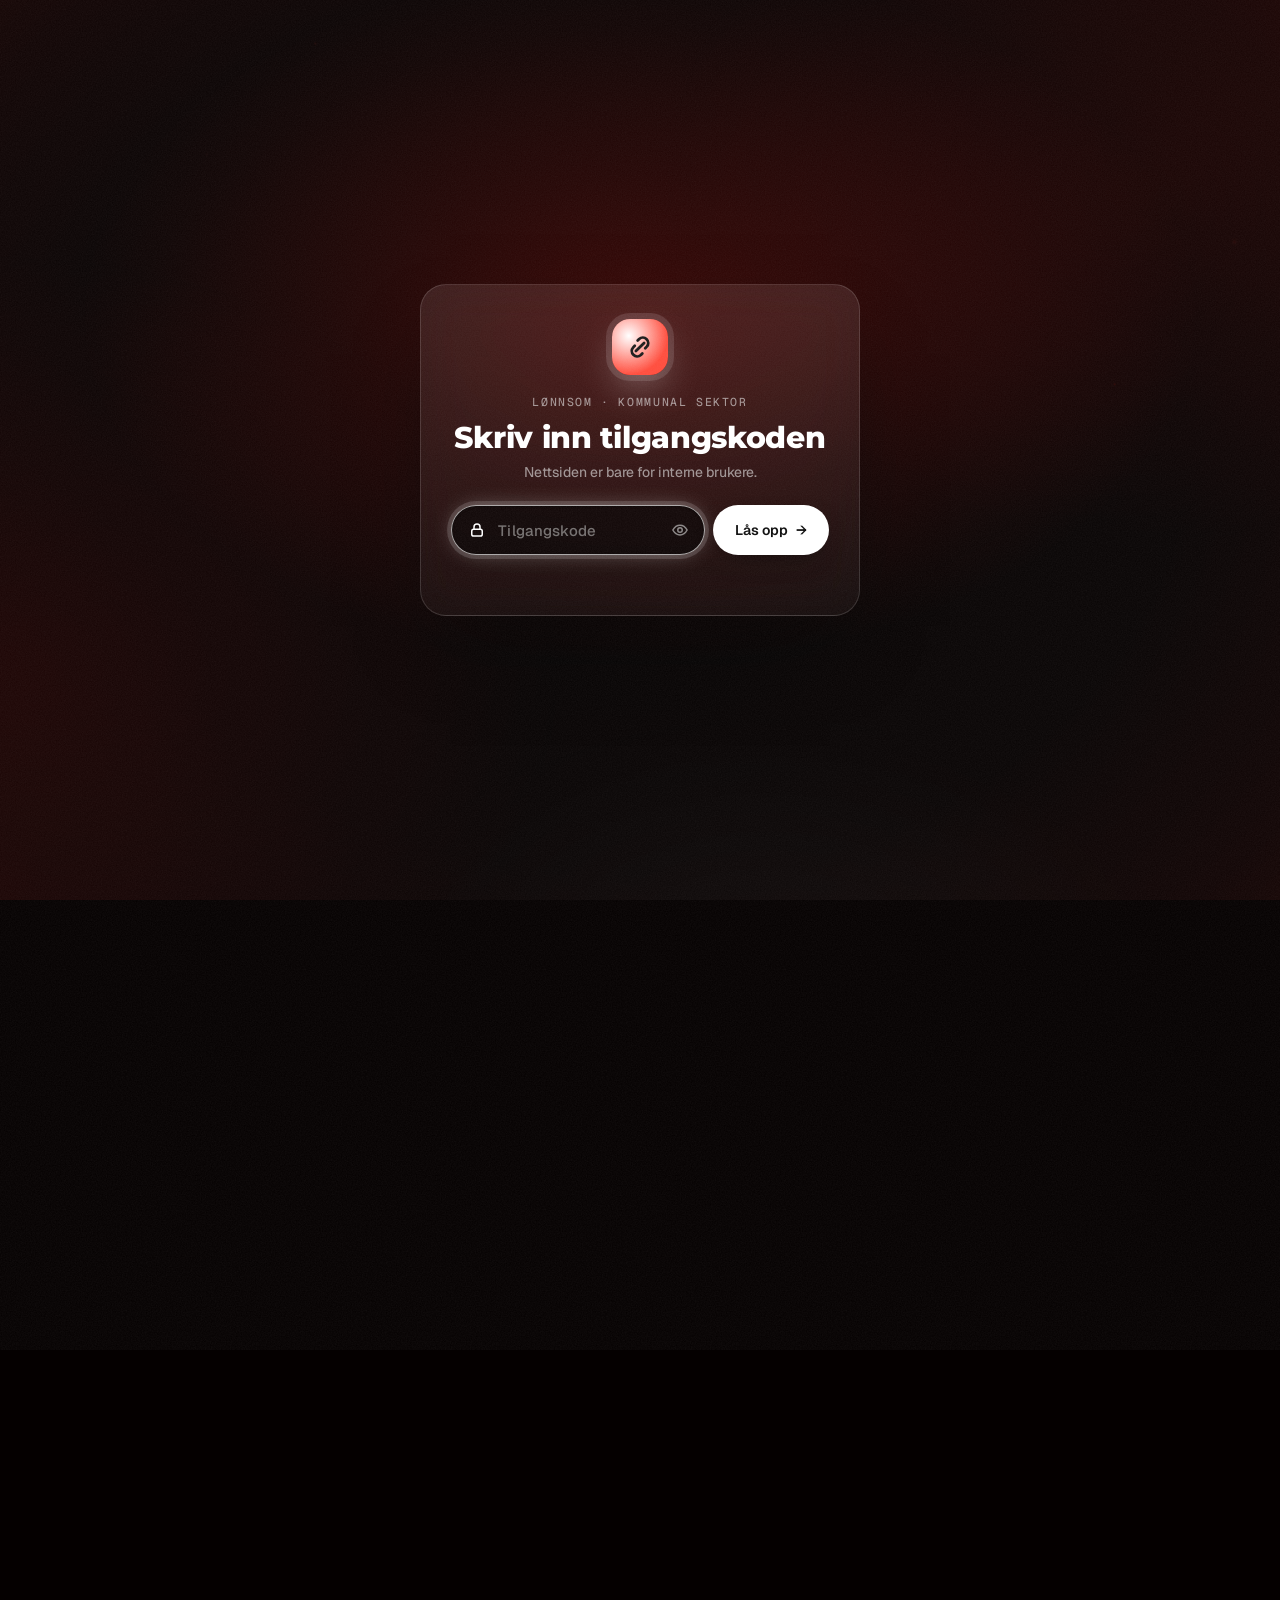
==== commit 5f6adca0: "Ferie: tell feriedager mandag–fredag i stedet for virkedager Retter også lesbarheten til NAV-dager i" ====
--- a/ferie.html
+++ b/ferie.html
@@ -7,7 +7,7 @@
   <script>/* Tema: lyst eller mørkt, settes før siden tegnes */try{var t=localStorage.getItem("lonnsom.tema");if(t==="light"||t==="dark")document.documentElement.dataset.theme=t}catch(e){}</script>
   <script>/* Tilgangskode: skjul siden til koden er skrevet inn (se common.js) */try{if(localStorage.getItem("lonnsom.tilgang")!=="6b29b11ce68a262dfa3caf9f489eb4ff62b6685bd73b86b9f7c54dc0cec670ff")document.documentElement.classList.add("locked")}catch(e){document.documentElement.classList.add("locked")}</script>
   <title>Lønnsom – Ferie og feriepenger</title>
-  <meta name="description" content="Ferie og feriepenger i kommunal sektor forklart kort – med feriepengekalkulator og teller for virkedager." />
+  <meta name="description" content="Ferie og feriepenger i kommunal sektor forklart kort – med feriepengekalkulator og teller for feriedager." />
   <link rel="icon" href="data:image/svg+xml,%3Csvg xmlns=%27http://www.w3.org/2000/svg%27 viewBox=%270 0 32 32%27%3E%3Crect width=%2732%27 height=%2732%27 rx=%278%27 fill=%27%237a0804%27/%3E%3Cpath d=%27M12 20l8-8M13.5 9.5l1.6-1.6a5 5 0 0 1 7 7L20.5 16.5M18.5 22.5l-1.6 1.6a5 5 0 0 1-7-7l1.6-1.6%27 fill=%27none%27 stroke=%27%23ffffff%27 stroke-width=%272.6%27 stroke-linecap=%27round%27/%3E%3C/svg%3E" />
   <link rel="preconnect" href="https://fonts.googleapis.com" />
   <link rel="preconnect" href="https://fonts.gstatic.com" crossorigin />
@@ -51,14 +51,14 @@
         <p class="eyebrow">Ferieloven · Hovedtariffavtalen (KS)</p>
         <h1>Ferie og feriepenger,<br />enkelt forklart</h1>
         <div class="hero-row">
-          <p class="lead">En kort oversikt over ferie og feriepenger for ansatte i kommunen. Du kan regne ut feriepengene og telle hvor mange virkedager en ferie bruker.</p>
+          <p class="lead">En kort oversikt over ferie og feriepenger for ansatte i kommunen. Du kan regne ut feriepengene og telle hvor mange feriedager en ferie bruker.</p>
           <a class="cta-pill" href="#verktoy">Regn ut feriepenger <span>→</span></a>
         </div>
       </div>
 
       <ul class="features">
         <li><svg viewBox="0 0 24 24" aria-hidden="true"><rect x="4" y="3" width="16" height="18" rx="3"/><path d="M8 7h8M8 11h2M12 11h2M16 11h0M8 15h2M12 15h2M8 18h2M12 18h4"/></svg><span>Feriepengekalkulator for kommunal sektor</span></li>
-        <li><svg viewBox="0 0 24 24" aria-hidden="true"><rect x="3.5" y="5" width="17" height="15" rx="3"/><path d="M3.5 10h17M8 3v4M16 3v4"/></svg><span>Teller virkedager og helligdager i ferien</span></li>
+        <li><svg viewBox="0 0 24 24" aria-hidden="true"><rect x="3.5" y="5" width="17" height="15" rx="3"/><path d="M3.5 10h17M8 3v4M16 3v4"/></svg><span>Teller feriedager (man–fre) og helligdager</span></li>
         <li><svg viewBox="0 0 24 24" aria-hidden="true"><circle cx="12" cy="12" r="8.5"/><path d="M12 7.5V12l3 2"/></svg><span>Ferieåret steg for steg</span></li>
         <li><svg viewBox="0 0 24 24" aria-hidden="true"><path d="M12 3 5 6v5.5c0 4.3 3 8 7 9.5 4-1.5 7-5.2 7-9.5V6l-7-3Z"/><path d="M12 9v6M9 12h6"/></svg><span>Sykdom før og under ferien</span></li>
       </ul>
@@ -107,7 +107,7 @@
       </form>
 
       <!-- Feriedager -->
-      <form class="card tool" id="fdForm" data-search="Feriedagteller" data-search-text="feriedager virkedager helligdager hovedferie lørdag" autocomplete="off" onsubmit="return false">
+      <form class="card tool" id="fdForm" data-search="Feriedagteller" data-search-text="feriedager arbeidsdager virkedager helligdager hovedferie mandag fredag" autocomplete="off" onsubmit="return false">
         <div class="card-head">
           <div>
             <p class="eyebrow">Teller</p>
@@ -125,7 +125,7 @@
             <input type="date" id="fdTil" />
           </label>
         </div>
-        <small class="hint">Ferieloven teller <b>virkedager</b>, det vil si alle dager unntatt søndager og helligdager. Lørdager teller altså med. En ferieuke er 6 virkedager.</small>
+        <small class="hint">Kalkulatoren teller <b>feriedager mandag–fredag</b>. Helger og helligdager teller ikke. En ferieuke er 5 feriedager, og 5 uker er 25 feriedager. Ferieloven bruker virkedager (mandag–lørdag), der en uke er 6 dager.</small>
 
         <div class="out" id="fdOut" aria-live="polite"></div>
       </form>
@@ -142,12 +142,12 @@
       <div class="rate-grid">
         <div class="card rate">
           <span class="rate-label">Ferieloven (minimum)</span>
-          <div class="rate-row"><div><b>25</b><span>virkedager<br />4 uker + 1 dag</span></div><div><b>10,2 %</b><span>feriepenger</span></div></div>
-          <div class="rate-row sub60"><div><b>+6</b><span>virkedager<br />fra 60 år</span></div><div><b>12,5 %</b><span>feriepenger<br />fra 60 år</span></div></div>
+          <div class="rate-row"><div><b>4 uker</b><span>+ 1 dag (21 feriedager)<br />25 virkedager i loven</span></div><div><b>10,2 %</b><span>feriepenger</span></div></div>
+          <div class="rate-row sub60"><div><b>+5</b><span>feriedager<br />fra 60 år</span></div><div><b>12,5 %</b><span>feriepenger<br />fra 60 år</span></div></div>
         </div>
         <div class="card rate hl">
           <span class="rate-label">Kommunal sektor (HTA)</span>
-          <div class="rate-row"><div><b>5 uker</b><span>lovfestet + avtalefestet ferie</span></div><div><b>12 %</b><span>feriepenger</span></div></div>
+          <div class="rate-row"><div><b>5 uker</b><span>25 feriedager (man–fre)<br />lovfestet + avtalefestet</span></div><div><b>12 %</b><span>feriepenger</span></div></div>
           <div class="rate-row sub60"><div><b>+1 uke</b><span>ekstra ferie<br />fra 60 år</span></div><div><b>14,3 %</b><span>feriepenger<br />fra 60 år</span></div></div>
         </div>
       </div>
@@ -184,7 +184,7 @@
             <li><span>12 % av 1 000 000 kr</span><b>120 000 kr</b></li>
             <li><span>2,3 % tillegg, bare av 6 G (819 294 kr)</span><b>18 844 kr</b></li>
             <li><span>Feriepenger i juni 2027</span><b>138 844 kr</b></li>
-            <li><span>Ekstra ferieuke fordi han er over 60</span><b>6 virkedager</b></li>
+            <li><span>Ekstra ferieuke fordi han er over 60</span><b>5 feriedager</b></li>
           </ol>
           <p class="ex-note">Uten 6G-taket ville tillegget vært 23 000 kr. Beløpet for G er per 1. mai 2026.</p>
           <button type="button" class="primary ex-btn" data-form="fpForm" data-scroll="#verktoy" data-fill='{"fpGrunnlag": "1 000 000", "fpAar": "2027", "fpFodt": "1966", "fpG": "136 549"}' data-click='[data-sats="hta"]'>Prøv i kalkulatoren</button>
@@ -193,14 +193,14 @@
           <header class="ex-head">
             <span class="ex-avatar">M</span>
             <div><h3>Mona, barnehagelærer</h3><p>Påskeferie 2027</p></div>
-            <span class="ex-tag">Virkedager</span>
+            <span class="ex-tag">Feriedager</span>
           </header>
           <p class="ex-text">Mona har fri fra mandag 22. mars til fredag 2. april 2027, til sammen 12 dager. Hvor mange feriedager bruker hun?</p>
           <ol class="ex-steps">
             <li><span>Kalenderdager</span><b>12</b></li>
             <li><span>Skjærtorsdag, langfredag, 1. og 2. påskedag teller ikke</span><b>− 4</b></li>
-            <li><span>Virkedager brukt (lørdag 27. mars teller med)</span><b>8</b></li>
-            <li><span>Arbeidsdager (mandag–fredag)</span><b>7</b></li>
+            <li><span>Lørdag 27. mars teller ikke</span><b>− 1</b></li>
+            <li><span>Feriedager brukt (mandag–fredag)</span><b>7</b></li>
           </ol>
           <p class="ex-note">Fordi helligdagene ikke regnes som feriedager, gir påsken mange fridager for få feriedager.</p>
           <button type="button" class="primary ex-btn" data-form="fdForm" data-scroll="#verktoy" data-fill='{"fdFra": "2027-03-22", "fdTil": "2027-04-02"}'>Prøv i kalkulatoren</button>
@@ -219,7 +219,7 @@
       <div class="rules">
         <article class="rule">
           <h3>Ferierett</h3>
-          <p>Ferieloven gir <b>25 virkedager</b> ferie i året, altså 4 uker og 1 dag. Hovedtariffavtalen gir i tillegg avtalefestet ferie, så ansatte i kommunen har <b>5 uker</b> ferie i året.</p>
+          <p>Ansatte i kommunen har <b>5 uker</b> ferie i året, altså <b>25 feriedager</b> når man teller mandag–fredag. Ferieloven gir 4 uker og 1 dag (25 virkedager), og hovedtariffavtalen gir resten som avtalefestet ferie.</p>
           <span class="ref">ferieloven § 5 · HTA</span>
         </article>
         <article class="rule">
@@ -229,12 +229,12 @@
         </article>
         <article class="rule">
           <h3>Fra 60 år</h3>
-          <p>Ansatte som fyller 60 år i løpet av ferieåret, får <b>en ekstra ferieuke</b> (6 virkedager) og et tillegg på <b>2,3 %</b> i feriepenger. Tillegget regnes ikke av den delen av grunnlaget som er over <b>6 G</b>.</p>
+          <p>Ansatte som fyller 60 år i løpet av ferieåret, får <b>en ekstra ferieuke</b> (5 feriedager) og et tillegg på <b>2,3 %</b> i feriepenger. Tillegget regnes ikke av den delen av grunnlaget som er over <b>6 G</b>.</p>
           <span class="ref">ferieloven §§ 5, 10</span>
         </article>
         <article class="rule">
           <h3>Hovedferie</h3>
-          <p>Den ansatte kan kreve <b>18 virkedager</b> sammenhengende ferie i perioden <b>1. juni til 30. september</b>.</p>
+          <p>Den ansatte kan kreve <b>3 uker</b> (15 feriedager) sammenhengende ferie i perioden <b>1. juni til 30. september</b>.</p>
           <span class="ref">ferieloven § 7</span>
         </article>
         <article class="rule">
@@ -259,12 +259,12 @@
         </article>
         <article class="rule">
           <h3>Overføring og forskuddsferie</h3>
-          <p>Den ansatte og arbeidsgiveren kan avtale skriftlig å overføre inntil <b>12 virkedager</b> til neste ferieår, eller å ta inntil 12 virkedager ferie på forskudd. Ferie som ikke ble tatt på grunn av sykdom, kan overføres.</p>
+          <p>Den ansatte og arbeidsgiveren kan avtale skriftlig å overføre inntil <b>2 uker</b> (10 feriedager) til neste ferieår, eller å ta inntil 2 uker ferie på forskudd. Ferie som ikke ble tatt på grunn av sykdom, kan overføres.</p>
           <span class="ref">ferieloven § 7</span>
         </article>
         <article class="rule">
           <h3>Nyansatt</h3>
-          <p>En nyansatt har rett til ferie, men ikke alltid til feriepenger for hele ferien. Begynner den ansatte etter <b>30. september</b>, kan hen bare kreve 6 virkedager ferie det året.</p>
+          <p>En nyansatt har rett til ferie, men ikke alltid til feriepenger for hele ferien. Begynner den ansatte etter <b>30. september</b>, kan hen bare kreve 1 uke (5 feriedager) ferie det året.</p>
           <span class="ref">ferieloven § 5</span>
         </article>
         <article class="rule">
--- a/styles.css
+++ b/styles.css
@@ -1615,3 +1615,44 @@
 .stage-bg { filter: blur(26px); }
 .b1 { width: 110%; height: 58%; left: 8%; top: 56%;
   background: radial-gradient(ellipse 46% 55% at 52% 14%, #ff5a2e 0%, #e3120b 24%, rgba(170, 12, 6, 0.8) 46%, rgba(80, 5, 2, 0.4) 66%, transparent 80%); }
+/* Heroen: én sirkel, mørk i midten og sterk rød ut mot kantene */
+.stage-bg { inset: 0; filter: none; background: radial-gradient(ellipse 75% 85% at 50% 50%, #050000 0%, #120101 28%, #3e0503 50%, #8f0a05 70%, #d0110a 88%, #e3120b 100%); }
+.stage-bg .blob { display: none; }
+.scrim { background: radial-gradient(ellipse 60% 55% at 20% 45%, rgba(8, 0, 0, 0.35), transparent 75%); }
+
+/* ============ Én bakgrunn for hele siden ============ */
+/* Vignetten ligger fast bak alt innhold, så fargen flyter sømløst fra hero og nedover */
+html { background: #050000; }
+html::before {
+  content: ""; position: fixed; inset: 0; z-index: -1; pointer-events: none;
+  background: radial-gradient(ellipse 95% 105% at 50% 50%, #050000 0%, #0b0101 45%, #1c0201 66%, #3d0503 84%, #620804 96%, #6e0904 100%);
+}
+body { background: transparent; }
+body::after { display: none; }               /* det mørke kantlaget motarbeidet de røde kantene */
+.stage { background: transparent; margin: 0; border-radius: 0; isolation: auto; }
+.stage-bg, .scrim { display: none; }
+@media (max-width: 640px) { .stage { margin: 0; border-radius: 0; } }
+
+/* Lyst tema: lys midte og myke røde kanter, mørk tekst også i heroen */
+html[data-theme="light"] { background: #ffffff; }
+html[data-theme="light"]::before {
+  background: radial-gradient(ellipse 95% 105% at 50% 50%, #ffffff 0%, #fcfcfc 50%, #f8eeed 72%, #f3d9d6 88%, #efc6c2 100%);
+}
+html[data-theme="light"] body { background: transparent; }
+html[data-theme="light"] .stage :is(h1, .lead, .fact b, .facts-head, .fact span, .features li, .cd-num, .cd-num small, .eyebrow) { color: var(--ink); text-shadow: none; }
+html[data-theme="light"] .stage :is(.cd-label, .cd-date, .fact i) { color: rgba(17, 17, 17, 0.62); }
+html[data-theme="light"] .stage .eyebrow { background: rgba(255, 255, 255, 0.7); border-color: rgba(17, 17, 17, 0.14); }
+html[data-theme="light"] .stage .features li { border-color: rgba(17, 17, 17, 0.35); background: rgba(255, 255, 255, 0.55); }
+html[data-theme="light"] .stage .features svg { stroke: var(--ink); }
+html[data-theme="light"] .stage :is(.facts, .cd) { background: rgba(255, 255, 255, 0.6); border-color: rgba(17, 17, 17, 0.18); }
+html[data-theme="light"] .stage .fact { border-color: rgba(17, 17, 17, 0.16); }
+html[data-theme="light"] .stage .fact i { background: rgba(17, 17, 17, 0.06); }
+html[data-theme="light"] .stage .cd-edit { color: var(--ink); border-color: rgba(17, 17, 17, 0.2); background: rgba(17, 17, 17, 0.05); }
+html[data-theme="light"] .stage .cta-pill { background: #111111; color: #ffffff; }
+html[data-theme="light"] .topbar .brand { color: var(--ink); }
+html[data-theme="light"] .topbar .brand-mark { stroke: var(--ink); }
+html[data-theme="light"] .topbar :is(.nav-pill, .search-btn, .theme-btn) { background: rgba(122, 8, 4, 0.9); border-color: rgba(122, 8, 4, 0.3); }
+/* Kalenderdager: helg-prøve i forklaringen, og lesbare NAV-/feriedager i lyst tema */
+.sw.we { background: transparent; border: 1px solid var(--line-2); }
+html[data-theme="light"] .d.nav { background: #111111; color: #ffffff; }
+html[data-theme="light"] .d.nav.we { background: rgba(17, 17, 17, 0.35); color: #ffffff; }
